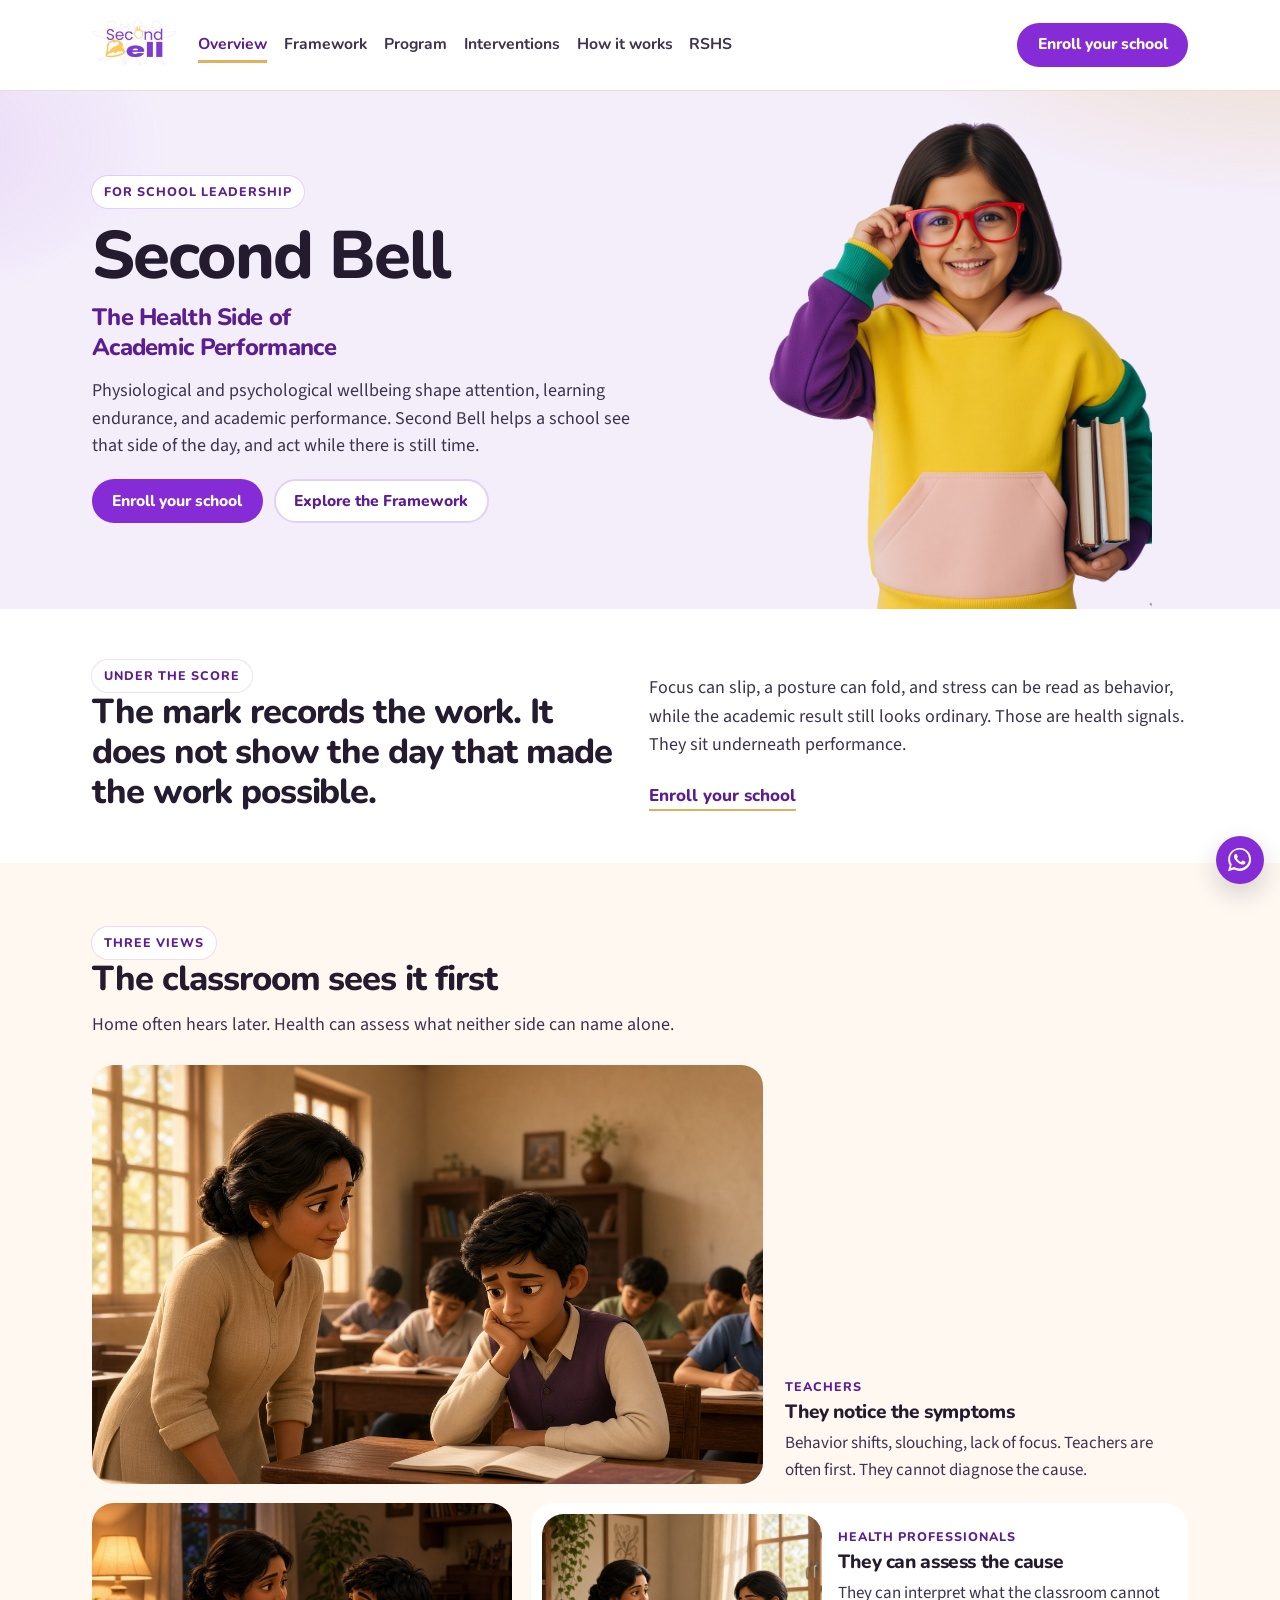
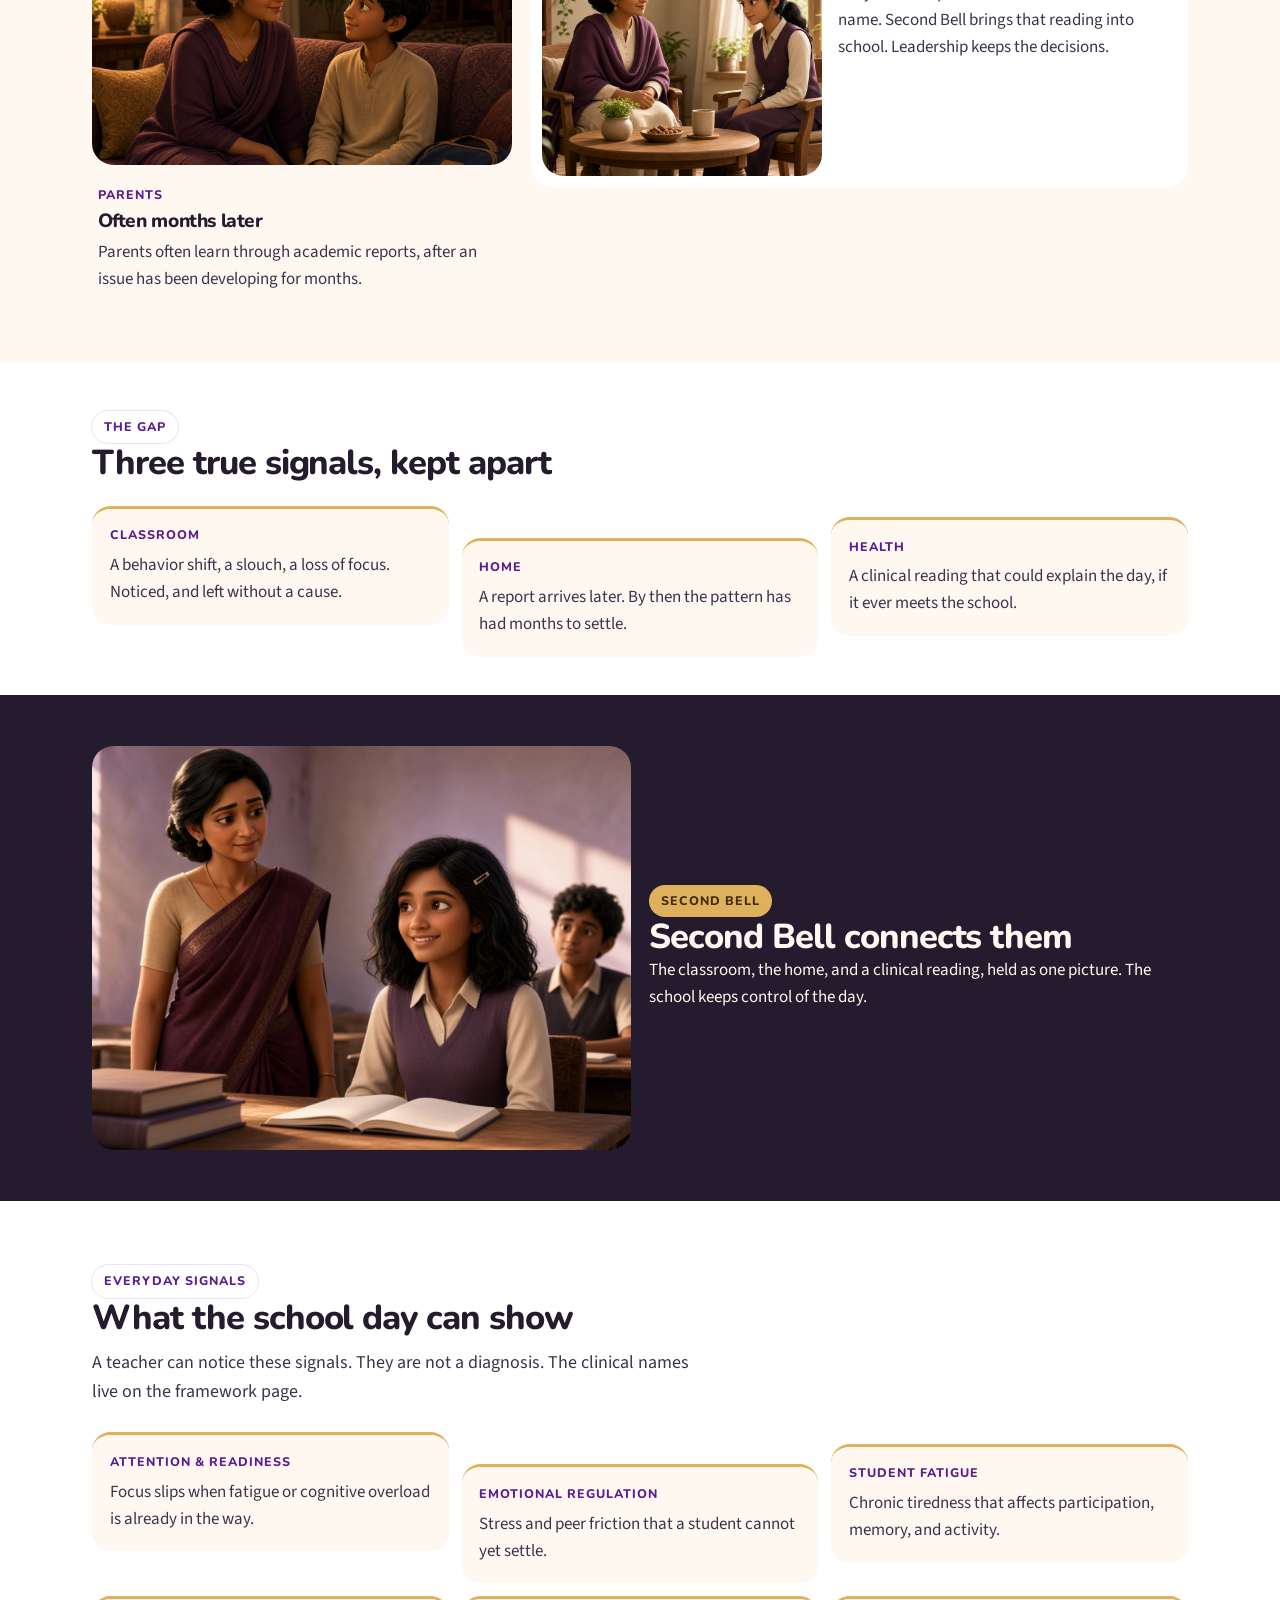
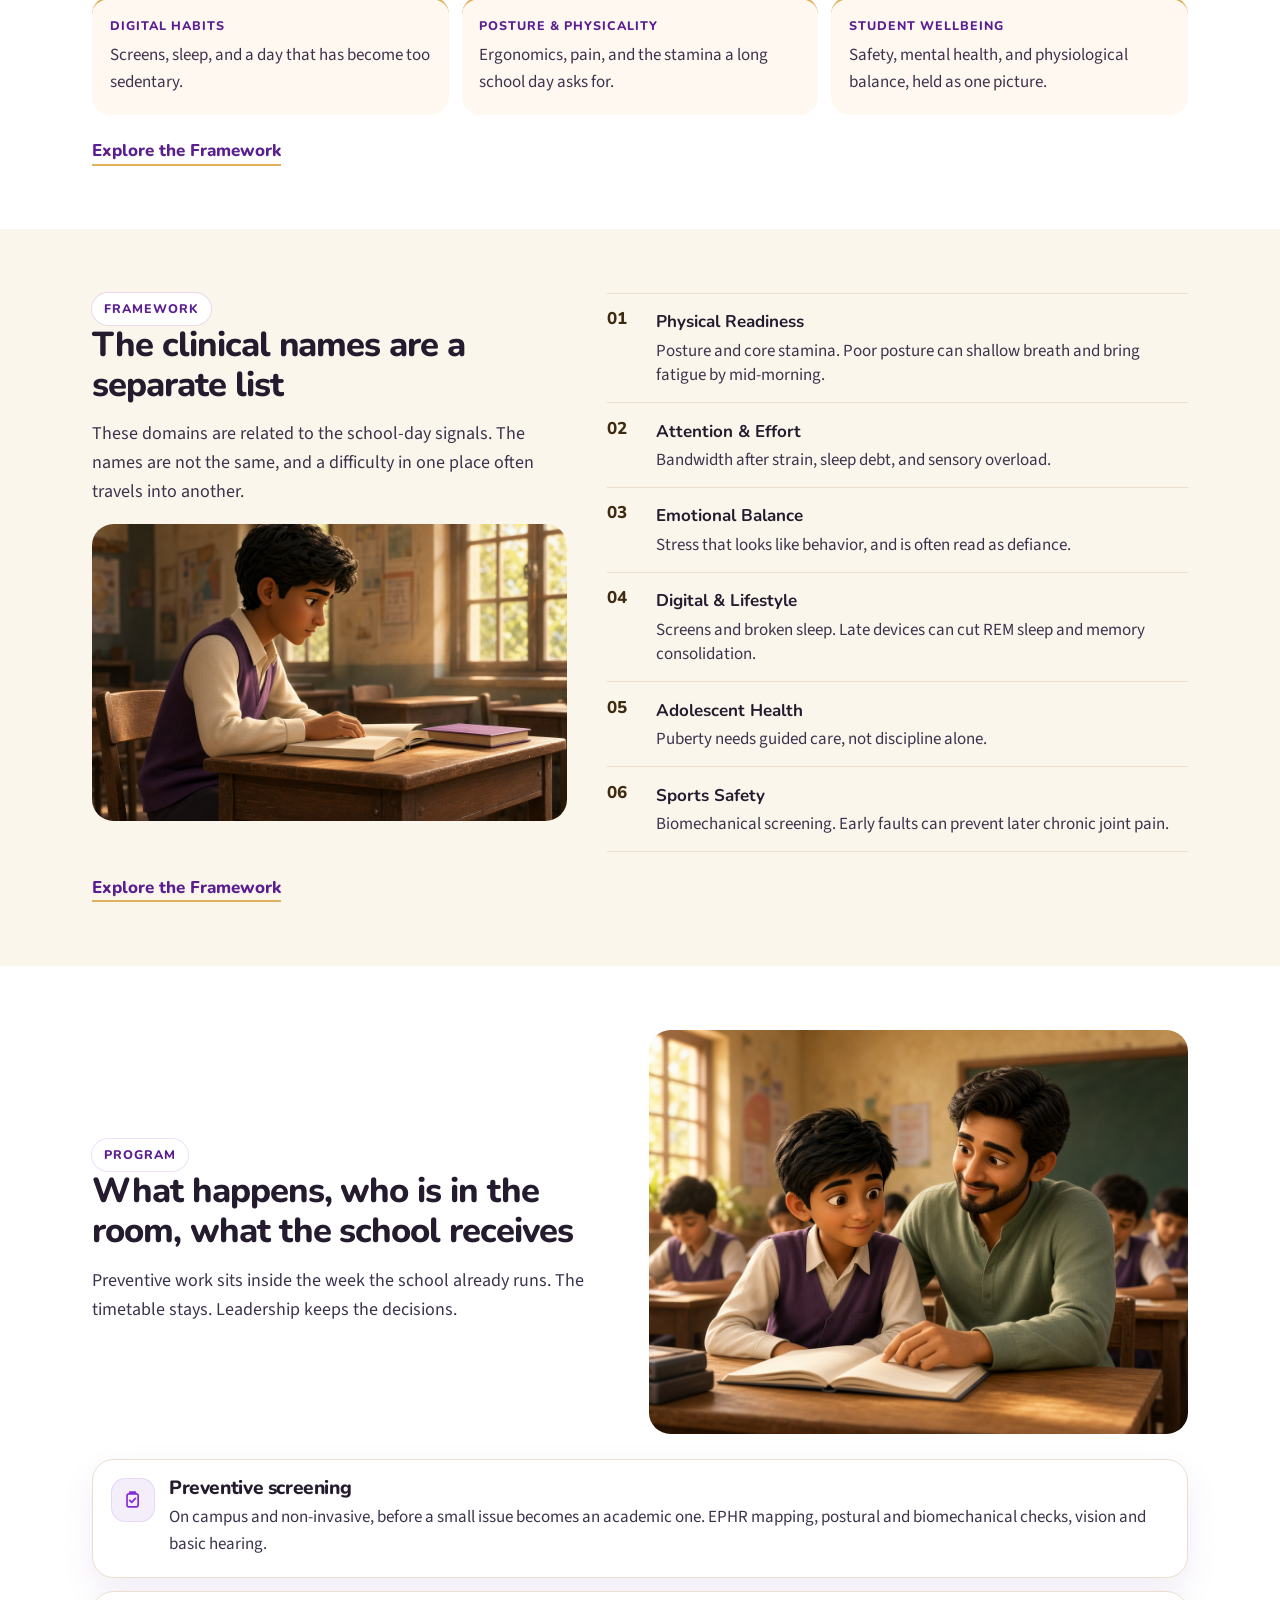
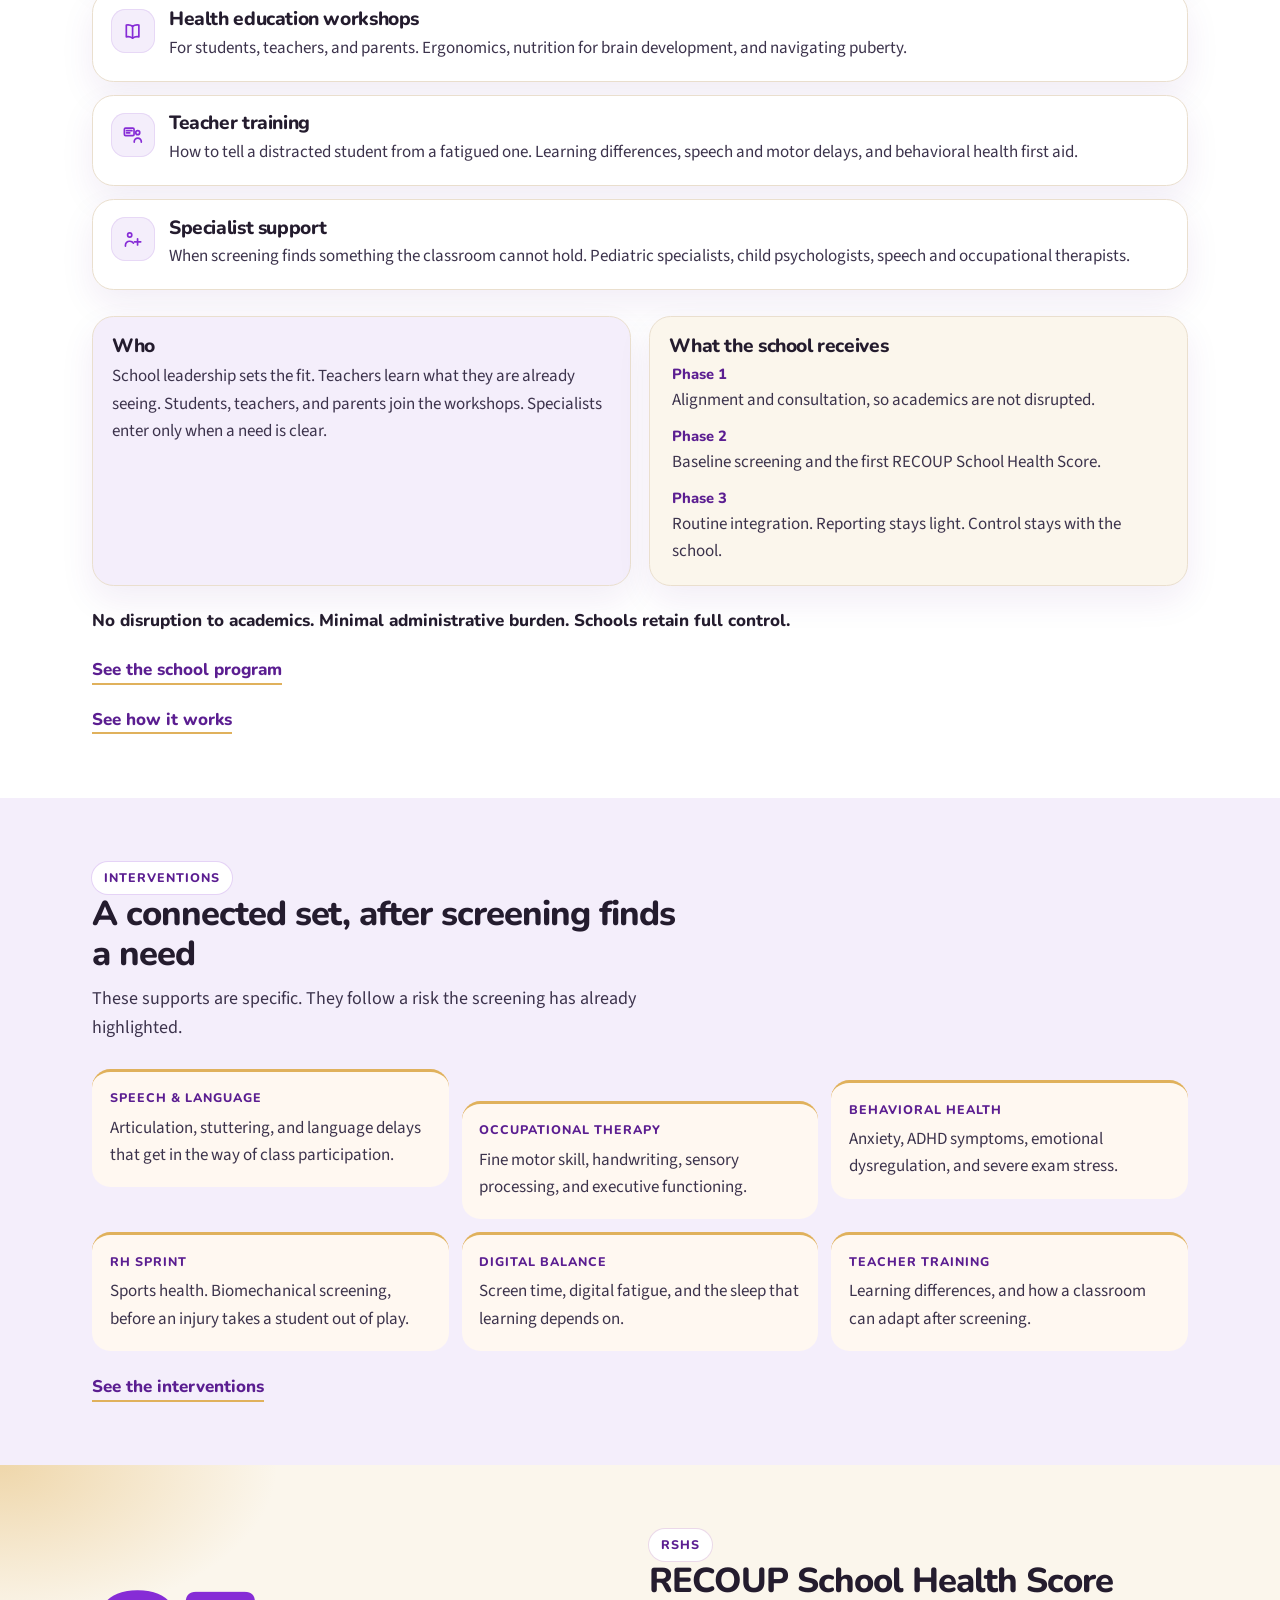
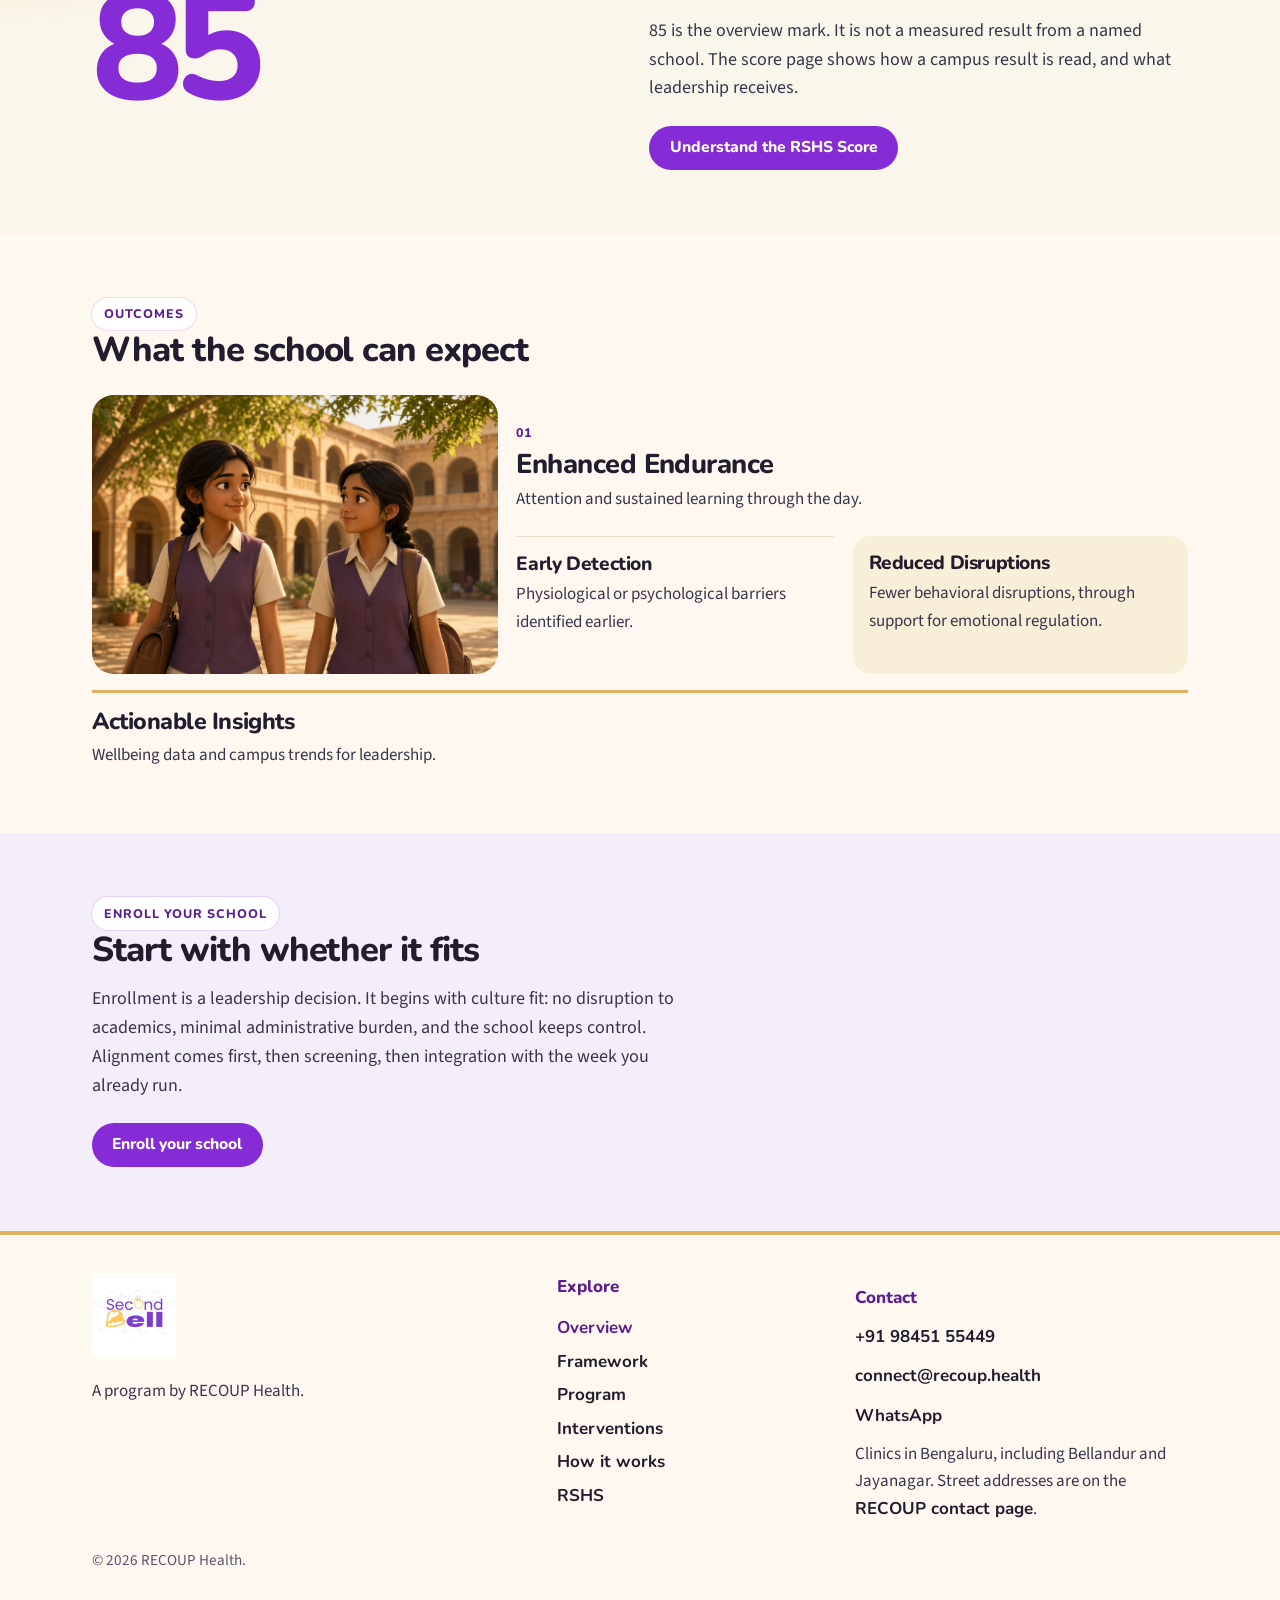
==== index.html @ c724b889 "Publish the Second Bell school site so leadership can review the program and enroll. Co-authored-by:" ====
<!DOCTYPE html>
<html lang="en">
<head>
  <meta charset="utf-8">
  <meta name="viewport" content="width=device-width, initial-scale=1">
  <title>Second Bell | The Health Side of Academic Performance</title>
  <meta name="description" content="Second Bell helps school leaders see how physiological and psychological wellbeing shapes attention, learning endurance, and academic performance.">
  <link rel="canonical" href="/second-bell/">
  <meta property="og:title" content="Second Bell | The Health Side of Academic Performance">
  <meta property="og:description" content="The health side of academic performance. A school program by RECOUP Health.">
  <meta property="og:type" content="website">
  <meta property="og:url" content="/second-bell/">
  <meta property="og:image" content="/second-bell/assets/images/hero-child.png">
  <meta property="og:image:alt" content="A smiling school child in a yellow hoodie lifts red glasses and holds two books">
  <meta name="twitter:card" content="summary_large_image">
  <meta name="twitter:title" content="Second Bell | The Health Side of Academic Performance">
  <meta name="twitter:description" content="Physiological and psychological wellbeing shape attention, learning endurance, and academic performance.">
  <meta name="twitter:image" content="/second-bell/assets/images/hero-child.png">
  <meta name="theme-color" content="#f4eefb">
  <link rel="icon" href="assets/icons/favicon.svg" type="image/svg+xml">
  <link rel="preconnect" href="https://fonts.googleapis.com">
  <link rel="preconnect" href="https://fonts.gstatic.com" crossorigin>
  <link rel="preload" as="image" href="assets/images/hero-child.png">
  <link href="https://fonts.googleapis.com/css2?family=Nunito:wght@700;800&family=Source+Sans+3:ital,wght@0,400;0,600;0,700;1,400&display=swap" rel="stylesheet">
  <link rel="stylesheet" href="css/global.css">
  <link rel="stylesheet" href="css/animations.css">
  <link rel="stylesheet" href="css/responsive.css">
  <script>document.documentElement.classList.add("js")</script>
  <script type="application/ld+json">
  {
    "@context": "https://schema.org",
    "@type": "WebPage",
    "name": "Second Bell | The Health Side of Academic Performance",
    "url": "/second-bell/",
    "description": "Second Bell helps schools connect classroom signals, home changes, and clinical support.",
    "about": {
      "@type": "Service",
      "name": "Second Bell",
      "serviceType": "School health program",
      "provider": {
        "@type": "MedicalOrganization",
        "name": "RECOUP Health",
        "email": "connect@recoup.health",
        "telephone": "+919845155449",
        "areaServed": "Bengaluru"
      }
    }
  }
  </script>
</head>
<body>
  <a class="skip" href="#content">Skip to content</a>
  <header class="site-header">
    <div class="scroll-progress" aria-hidden="true"><span data-progress></span></div>
    <div class="wrap header-bar">
      <a class="brand" href="./">
        <img class="brand-logo" src="assets/logo/second-bell-logo.jpg" alt="Second Bell" width="1080" height="1080">
        <span class="brand-fallback" hidden>Second Bell</span>
      </a>
      <nav class="nav-primary" aria-label="Primary">
        <a href="./" aria-current="page">Overview</a>
        <a href="framework/">Framework</a>
        <a href="program/">Program</a>
        <a href="interventions/">Interventions</a>
        <a href="how-it-works/">How it works</a>
        <a href="rshs-score/">RSHS</a>
      </nav>
      <div class="header-tools">
        <a class="btn btn-primary" href="how-it-works/#talk">Enroll your school</a>
        <button class="menu-btn" type="button" aria-expanded="false" aria-controls="menu">Menu</button>
      </div>
    </div>
  </header>
  <div class="menu" id="menu" hidden role="dialog" aria-modal="true" aria-labelledby="menu-title">
    <div class="menu-bar">
      <p class="kicker" id="menu-title">Menu</p>
      <button class="menu-close" type="button">Close</button>
    </div>
    <nav aria-label="Mobile">
      <a href="./" aria-current="page">Overview</a>
      <a href="framework/">Framework</a>
      <a href="program/">Program</a>
      <a href="interventions/">Interventions</a>
      <a href="how-it-works/">How it works</a>
      <a href="rshs-score/">RSHS</a>
      <a class="menu-cta" href="how-it-works/#talk">Enroll your school</a>
    </nav>
  </div>

  <main id="content">
    <section class="hero" aria-labelledby="hero-title">
      <div class="wrap hero-grid">
        <div class="hero-copy">
          <p class="kicker">For school leadership</p>
          <h1 id="hero-title">Second Bell</h1>
          <p class="subhead">The Health Side of Academic Performance</p>
          <p class="lede">Physiological and psychological wellbeing shape attention, learning endurance, and academic performance. Second Bell helps a school see that side of the day, and act while there is still time.</p>
          <div class="actions">
            <a class="btn btn-primary" href="how-it-works/#talk">Enroll your school</a>
            <a class="btn btn-secondary" href="framework/">Explore the Framework</a>
          </div>
        </div>
        <div class="hero-frame">
          <img src="assets/images/hero-child.png" alt="A smiling school child in a yellow hoodie lifts red glasses and holds two books" width="864" height="1152">
        </div>
      </div>
    </section>

    <section class="section problem" id="problem" aria-labelledby="problem-title">
      <div class="wrap problem-grid">
        <div>
          <p class="kicker">Under the score</p>
          <h2 id="problem-title">The mark records the work. It does not show the day that made the work possible.</h2>
        </div>
        <div>
          <p class="lede">Focus can slip, a posture can fold, and stress can be read as behavior, while the academic result still looks ordinary. Those are health signals. They sit underneath performance.</p>
          <p class="next-step"><a href="how-it-works/#talk">Enroll your school</a></p>
        </div>
      </div>
    </section>

    <section class="section band-ivory" id="views" aria-labelledby="views-title">
      <div class="wrap">
        <div class="section-intro">
          <p class="kicker">Three views</p>
          <h2 id="views-title">The classroom sees it first</h2>
          <p class="lede">Home often hears later. Health can assess what neither side can name alone.</p>
        </div>
        <article class="view-lead">
          <img src="assets/images/classroom-notice.jpg" alt="A teacher notices a student resting his head on his hand at a classroom desk" width="1152" height="864">
          <div>
            <p class="eyebrow">Teachers</p>
            <h3>They notice the symptoms</h3>
            <p>Behavior shifts, slouching, lack of focus. Teachers are often first. They cannot diagnose the cause.</p>
          </div>
        </article>
        <div class="view-pair">
          <article class="view-parent">
            <img src="assets/images/home-evening.jpg" alt="A parent and child talking together at home in the evening" width="1152" height="864">
            <div>
              <p class="eyebrow">Parents</p>
              <h3>Often months later</h3>
              <p>Parents often learn through academic reports, after an issue has been developing for months.</p>
            </div>
          </article>
          <article class="view-health">
            <img src="assets/images/wellbeing-talk.jpg" alt="An adult and a student talking together in a bright room" width="1152" height="864">
            <div>
              <p class="eyebrow">Health professionals</p>
              <h3>They can assess the cause</h3>
              <p>They can interpret what the classroom cannot name. Second Bell brings that reading into school. Leadership keeps the decisions.</p>
            </div>
          </article>
        </div>
      </div>
    </section>

    <section class="section gap" id="gap" aria-labelledby="gap-title">
      <div class="wrap">
        <p class="kicker">The gap</p>
        <h2 id="gap-title">Three true signals, kept apart</h2>
        <ul class="slips">
          <li>
            <p class="eyebrow">Classroom</p>
            <p>A behavior shift, a slouch, a loss of focus. Noticed, and left without a cause.</p>
          </li>
          <li>
            <p class="eyebrow">Home</p>
            <p>A report arrives later. By then the pattern has had months to settle.</p>
          </li>
          <li>
            <p class="eyebrow">Health</p>
            <p>A clinical reading that could explain the day, if it ever meets the school.</p>
          </li>
        </ul>
      </div>
    </section>

    <section class="band-ink" id="connects" aria-labelledby="connects-title">
      <div class="wrap connect">
        <img src="assets/images/supported.jpg" alt="A teacher stands beside a student who looks up from an open book" width="1152" height="864">
        <div>
          <p class="kicker">Second Bell</p>
          <h2 id="connects-title">Second Bell connects them</h2>
          <p>The classroom, the home, and a clinical reading, held as one picture. The school keeps control of the day.</p>
        </div>
      </div>
    </section>

    <section class="section" id="signals" aria-labelledby="signals-title">
      <div class="wrap">
        <div class="section-intro">
          <p class="kicker">Everyday signals</p>
          <h2 id="signals-title">What the school day can show</h2>
          <p class="lede">A teacher can notice these signals. They are not a diagnosis. The clinical names live on the framework page.</p>
        </div>
        <ul class="slips">
          <li>
            <p class="eyebrow">Attention &amp; Readiness</p>
            <p>Focus slips when fatigue or cognitive overload is already in the way.</p>
          </li>
          <li>
            <p class="eyebrow">Emotional Regulation</p>
            <p>Stress and peer friction that a student cannot yet settle.</p>
          </li>
          <li>
            <p class="eyebrow">Student Fatigue</p>
            <p>Chronic tiredness that affects participation, memory, and activity.</p>
          </li>
          <li>
            <p class="eyebrow">Digital Habits</p>
            <p>Screens, sleep, and a day that has become too sedentary.</p>
          </li>
          <li>
            <p class="eyebrow">Posture &amp; Physicality</p>
            <p>Ergonomics, pain, and the stamina a long school day asks for.</p>
          </li>
          <li>
            <p class="eyebrow">Student Wellbeing</p>
            <p>Safety, mental health, and physiological balance, held as one picture.</p>
          </li>
        </ul>
        <p class="next-step"><a href="framework/">Explore the Framework</a></p>
      </div>
    </section>

    <section class="section band-cream" id="framework" aria-labelledby="framework-title">
      <div class="wrap framework-tease">
        <div>
          <p class="kicker">Framework</p>
          <h2 id="framework-title">The clinical names are a separate list</h2>
          <p class="lede">These domains are related to the school-day signals. The names are not the same, and a difficulty in one place often travels into another.</p>
          <img class="tease-photo" src="assets/images/posture-desk.jpg" alt="A student in a cream shirt and plum vest sits at a wooden school desk" width="1152" height="864">
        </div>
        <ol class="domain-index">
          <li><a href="framework/#physical"><span class="domain-num">01</span><span class="domain-copy"><strong>Physical Readiness</strong><em>Posture and core stamina. Poor posture can shallow breath and bring fatigue by mid-morning.</em></span></a></li>
          <li><a href="framework/#attention"><span class="domain-num">02</span><span class="domain-copy"><strong>Attention &amp; Effort</strong><em>Bandwidth after strain, sleep debt, and sensory overload.</em></span></a></li>
          <li><a href="framework/#emotion"><span class="domain-num">03</span><span class="domain-copy"><strong>Emotional Balance</strong><em>Stress that looks like behavior, and is often read as defiance.</em></span></a></li>
          <li><a href="framework/#digital"><span class="domain-num">04</span><span class="domain-copy"><strong>Digital &amp; Lifestyle</strong><em>Screens and broken sleep. Late devices can cut REM sleep and memory consolidation.</em></span></a></li>
          <li><a href="framework/#adolescent"><span class="domain-num">05</span><span class="domain-copy"><strong>Adolescent Health</strong><em>Puberty needs guided care, not discipline alone.</em></span></a></li>
          <li><a href="framework/#sports"><span class="domain-num">06</span><span class="domain-copy"><strong>Sports Safety</strong><em>Biomechanical screening. Early faults can prevent later chronic joint pain.</em></span></a></li>
        </ol>
      </div>
      <div class="wrap">
        <p class="next-step"><a href="framework/">Explore the Framework</a></p>
      </div>
    </section>

    <section class="section" id="program" aria-labelledby="program-title">
      <div class="wrap">
        <div class="program-top">
          <div>
            <p class="kicker">Program</p>
            <h2 id="program-title">What happens, who is in the room, what the school receives</h2>
            <p class="lede">Preventive work sits inside the week the school already runs. The timetable stays. Leadership keeps the decisions.</p>
          </div>
          <img src="assets/images/class-support.jpg" alt="A student engaged in class while a teacher offers support beside the desk" width="1152" height="864">
        </div>
        <ol class="pillar-list" data-reveal-stagger>
          <li data-reveal>
            <span class="pillar-icon">
              <svg viewBox="0 0 24 24" aria-hidden="true" focusable="false" fill="none" stroke="currentColor" stroke-width="1.75" stroke-linecap="round" stroke-linejoin="round">
                <path d="M9 4.2h6"/>
                <rect x="6.25" y="6" width="11.5" height="13.5" rx="2"/>
                <path d="M9.1 12.8l2 2 3.8-4"/>
              </svg>
            </span>
            <div>
              <h3>Preventive screening</h3>
              <p>On campus and non-invasive, before a small issue becomes an academic one. EPHR mapping, postural and biomechanical checks, vision and basic hearing.</p>
            </div>
          </li>
          <li data-reveal>
            <span class="pillar-icon">
              <svg viewBox="0 0 24 24" aria-hidden="true" focusable="false" fill="none" stroke="currentColor" stroke-width="1.75" stroke-linecap="round" stroke-linejoin="round">
                <path d="M12 6.5C10.2 5.2 8 4.8 5.5 5.2v12.2c2.5-.4 4.7 0 6.5 1.3 1.8-1.3 4-1.7 6.5-1.3V5.2C16 4.8 13.8 5.2 12 6.5z"/>
                <path d="M12 6.5v12.2"/>
              </svg>
            </span>
            <div>
              <h3>Health education workshops</h3>
              <p>For students, teachers, and parents. Ergonomics, nutrition for brain development, and navigating puberty.</p>
            </div>
          </li>
          <li data-reveal>
            <span class="pillar-icon">
              <svg viewBox="0 0 24 24" aria-hidden="true" focusable="false" fill="none" stroke="currentColor" stroke-width="1.75" stroke-linecap="round" stroke-linejoin="round">
                <rect x="3.5" y="4.25" width="10" height="7.75" rx="1.25"/>
                <path d="M5.7 6.9h5.6M5.7 9.15h3.4"/>
                <circle cx="17.35" cy="9" r="2.05"/>
                <path d="M13.7 18.75v-.55a3.65 3.65 0 0 1 3.65-3.65 3.65 3.65 0 0 1 3.65 3.65v.55"/>
              </svg>
            </span>
            <div>
              <h3>Teacher training</h3>
              <p>How to tell a distracted student from a fatigued one. Learning differences, speech and motor delays, and behavioral health first aid.</p>
            </div>
          </li>
          <li data-reveal>
            <span class="pillar-icon">
              <svg viewBox="0 0 24 24" aria-hidden="true" focusable="false" fill="none" stroke="currentColor" stroke-width="1.75" stroke-linecap="round" stroke-linejoin="round">
                <circle cx="9" cy="7.25" r="2.15"/>
                <path d="M4.6 18.75v-.9a4.15 4.15 0 0 1 4.15-4.15h.5a4.15 4.15 0 0 1 3.55 2"/>
                <path d="M17.15 11.1v6.5M13.9 14.35h6.5"/>
              </svg>
            </span>
            <div>
              <h3>Specialist support</h3>
              <p>When screening finds something the classroom cannot hold. Pediatric specialists, child psychologists, speech and occupational therapists.</p>
            </div>
          </li>
        </ol>
        <div class="receive" data-reveal-stagger>
          <div data-reveal>
            <h3>Who</h3>
            <p>School leadership sets the fit. Teachers learn what they are already seeing. Students, teachers, and parents join the workshops. Specialists enter only when a need is clear.</p>
          </div>
          <div data-reveal>
            <h3>What the school receives</h3>
            <ol class="phase-line">
              <li><span>Phase 1</span> Alignment and consultation, so academics are not disrupted.</li>
              <li><span>Phase 2</span> Baseline screening and the first RECOUP School Health Score.</li>
              <li><span>Phase 3</span> Routine integration. Reporting stays light. Control stays with the school.</li>
            </ol>
          </div>
        </div>
        <p class="promises">No disruption to academics. Minimal administrative burden. Schools retain full control.</p>
        <p class="next-step"><a href="program/">See the school program</a></p>
        <p class="next-step"><a href="how-it-works/">See how it works</a></p>
      </div>
    </section>

    <section class="section band-lavender" id="support" aria-labelledby="support-title">
      <div class="wrap">
        <div class="section-intro">
          <p class="kicker">Interventions</p>
          <h2 id="support-title">A connected set, after screening finds a need</h2>
          <p class="lede">These supports are specific. They follow a risk the screening has already highlighted.</p>
        </div>
        <ul class="slips">
          <li>
            <p class="eyebrow">Speech &amp; Language</p>
            <p>Articulation, stuttering, and language delays that get in the way of class participation.</p>
          </li>
          <li>
            <p class="eyebrow">Occupational Therapy</p>
            <p>Fine motor skill, handwriting, sensory processing, and executive functioning.</p>
          </li>
          <li>
            <p class="eyebrow">Behavioral Health</p>
            <p>Anxiety, ADHD symptoms, emotional dysregulation, and severe exam stress.</p>
          </li>
          <li>
            <p class="eyebrow">RH SPRINT</p>
            <p>Sports health. Biomechanical screening, before an injury takes a student out of play.</p>
          </li>
          <li>
            <p class="eyebrow">Digital Balance</p>
            <p>Screen time, digital fatigue, and the sleep that learning depends on.</p>
          </li>
          <li>
            <p class="eyebrow">Teacher Training</p>
            <p>Learning differences, and how a classroom can adapt after screening.</p>
          </li>
        </ul>
        <p class="next-step"><a href="interventions/">See the interventions</a></p>
      </div>
    </section>

    <section class="section score-reveal" id="score" aria-labelledby="score-title">
      <div class="wrap score-reveal-grid">
        <p class="score-huge" data-score="85">85</p>
        <div>
          <p class="kicker">RSHS</p>
          <h2 id="score-title">RECOUP School Health Score</h2>
          <p class="lede">85 is the overview mark. It is not a measured result from a named school. The score page shows how a campus result is read, and what leadership receives.</p>
          <div class="actions">
            <a class="btn btn-primary" href="rshs-score/">Understand the RSHS Score</a>
          </div>
        </div>
      </div>
    </section>

    <section class="section band-ivory" id="impact" aria-labelledby="impact-title">
      <div class="wrap">
        <div class="section-intro">
          <p class="kicker">Outcomes</p>
          <h2 id="impact-title">What the school can expect</h2>
        </div>
        <div class="outcomes" data-reveal-stagger>
          <img class="outcome-photo" data-reveal src="assets/images/hero-day.jpg" alt="Two students with school bags in a sunlit courtyard" width="1280" height="720">
          <article class="outcome-main" data-reveal>
            <p class="eyebrow">01</p>
            <h3>Enhanced Endurance</h3>
            <p>Attention and sustained learning through the day.</p>
          </article>
          <article class="outcome-note outcome-early" data-reveal>
            <h3>Early Detection</h3>
            <p>Physiological or psychological barriers identified earlier.</p>
          </article>
          <article class="outcome-note outcome-gold" data-reveal>
            <h3>Reduced Disruptions</h3>
            <p>Fewer behavioral disruptions, through support for emotional regulation.</p>
          </article>
          <article class="outcome-wide" data-reveal>
            <h3>Actionable Insights</h3>
            <p>Wellbeing data and campus trends for leadership.</p>
          </article>
        </div>
      </div>
    </section>

    <section class="section band-lavender" id="enroll" aria-labelledby="enroll-title">
      <div class="wrap">
        <p class="kicker">Enroll your school</p>
        <h2 id="enroll-title">Start with whether it fits</h2>
        <p class="lede">Enrollment is a leadership decision. It begins with culture fit: no disruption to academics, minimal administrative burden, and the school keeps control. Alignment comes first, then screening, then integration with the week you already run.</p>
        <div class="actions">
          <a class="btn btn-primary" href="how-it-works/#talk">Enroll your school</a>
        </div>
      </div>
    </section>
  </main>

  <footer class="site-footer">
    <div class="wrap footer-grid">
      <div class="footer-brand">
        <a class="brand" href="./">
          <img class="brand-logo" src="assets/logo/second-bell-logo.jpg" alt="Second Bell" width="1080" height="1080">
        </a>
        <p>A program by RECOUP Health.</p>
      </div>
      <nav class="footer-nav" aria-label="Footer">
        <p class="footer-label">Explore</p>
        <a href="./" aria-current="page">Overview</a>
        <a href="framework/">Framework</a>
        <a href="program/">Program</a>
        <a href="interventions/">Interventions</a>
        <a href="how-it-works/">How it works</a>
        <a href="rshs-score/">RSHS</a>
      </nav>
      <div class="footer-contact">
        <p class="footer-label">Contact</p>
        <p><a href="tel:+919845155449">+91 98451 55449</a></p>
        <p><a href="mailto:connect@recoup.health">connect@recoup.health</a></p>
        <p><a href="https://wa.me/919845155449?text=Hello%2C%20I%20lead%20a%20school%20and%20would%20like%20to%20discuss%20enrolling%20in%20Second%20Bell." rel="noopener noreferrer">WhatsApp</a></p>
        <p>Clinics in Bengaluru, including Bellandur and Jayanagar. Street addresses are on the <a href="https://www.recoup.health/contact">RECOUP contact page</a>.</p>
      </div>
    </div>
    <div class="wrap">
      <p class="copy">© <span data-year>2026</span> RECOUP Health.</p>
    </div>
  </footer>
  <a class="dock" href="how-it-works/#talk">Enroll your school</a>
  <a class="whatsapp" href="https://wa.me/919845155449?text=Hello%2C%20I%20lead%20a%20school%20and%20would%20like%20to%20discuss%20enrolling%20in%20Second%20Bell." rel="noopener noreferrer">
    <svg viewBox="0 0 24 24" aria-hidden="true" focusable="false">
      <path fill="currentColor" d="M20.52 3.48A11.8 11.8 0 0 0 12.04 0C5.5 0 .2 5.3.2 11.84c0 2.09.55 4.13 1.59 5.93L0 24l6.4-1.67a11.8 11.8 0 0 0 5.64 1.43h.01c6.54 0 11.84-5.3 11.84-11.84 0-3.16-1.23-6.13-3.37-8.44zM12.05 21.3h-.01a9.8 9.8 0 0 1-5-1.37l-.36-.21-3.8 1 .99-3.7-.23-.38a9.78 9.78 0 0 1-1.5-5.2c0-5.4 4.4-9.8 9.82-9.8 2.62 0 5.08 1.02 6.93 2.88a9.74 9.74 0 0 1 2.87 6.93c0 5.41-4.4 9.81-9.81 9.81zm5.38-7.34c-.29-.15-1.74-.86-2.01-.96-.27-.1-.47-.15-.66.15-.2.29-.76.95-.93 1.15-.17.2-.34.22-.63.07-.29-.14-1.22-.45-2.32-1.43-.86-.76-1.44-1.7-1.61-1.99-.17-.29-.02-.45.13-.59.13-.13.29-.34.44-.51.15-.17.2-.29.29-.49.1-.2.05-.37-.02-.51-.08-.15-.66-1.6-.91-2.19-.24-.57-.48-.5-.66-.5h-.56c-.2 0-.51.07-.78.37-.27.29-1.02 1-1.02 2.43 0 1.43 1.04 2.81 1.19 3 .15.2 2.05 3.13 4.97 4.39.69.3 1.24.48 1.66.61.7.22 1.33.19 1.83.12.56-.08 1.74-.71 1.98-1.4.25-.68.25-1.27.17-1.4-.07-.12-.27-.2-.56-.34z"/>
    </svg>
    <span class="whatsapp-label">WhatsApp</span>
  </a>
  <script src="js/main.js" defer></script>
</body>
</html>
---- css/global.css ----
:root {
  --ivory: #fff8f1;
  --white: #ffffff;
  --lavender: #f4eefb;
  --lavender-deep: #e7d8f6;
  --cream: #fbf6ec;
  --ink: #241c2e;
  --ink-soft: #3c334c;
  --muted: #5c5368;
  --line: #eadfce;
  --purple: #862cd6;
  --purple-deep: #5b1e91;
  --gold: #e0b15c;
  --gold-2: #e2b34c;
  --gold-ink: #3f2c10;
  --danger: #8a2e3b;
  --shadow: 0 14px 34px rgba(91, 30, 145, 0.08);
  --radius: 1.35rem;
  --sans: "Source Sans 3", system-ui, sans-serif;
  --display: Nunito, system-ui, sans-serif;
  --wrap: 72rem;
  --header-h: 5.6rem;
  color-scheme: light;
}

*,
*::before,
*::after { box-sizing: border-box; }

html { scroll-behavior: smooth; }

section,
.page-hero,
.spread { scroll-margin-top: calc(var(--header-h) + 0.35rem); }

body {
  margin: 0;
  font-family: var(--sans);
  font-size: 1.0625rem;
  line-height: 1.6;
  color: var(--ink);
  background: var(--white);
  text-rendering: optimizeLegibility;
  -webkit-font-smoothing: antialiased;
  overflow-x: clip;
}

body.menu-open { overflow: hidden; }

img { max-width: 100%; height: auto; display: block; }

h1, h2, h3, p, ul, ol { margin: 0; }

h1, h2, h3 {
  font-family: var(--display);
  font-weight: 800;
  letter-spacing: -0.03em;
  line-height: 1.15;
  color: var(--ink);
}

h1 { font-size: clamp(2.5rem, 4vw + 1rem, 4.35rem); line-height: 1.02; }

h2 { font-size: clamp(1.7rem, 1.2vw + 1.2rem, 2.45rem); }

h3 { font-size: 1.2rem; letter-spacing: -0.02em; }

p { color: var(--ink-soft); }

a { color: var(--purple-deep); }

:focus-visible {
  outline: 3px solid var(--gold-ink);
  outline-offset: 3px;
}

::selection {
  background: #f0e2fb;
  color: var(--ink);
}

.skip {
  position: absolute;
  left: 1rem;
  top: 0;
  transform: translateY(-140%);
  background: var(--white);
  color: var(--ink);
  padding: 0.7rem 1rem;
  z-index: 80;
  font-weight: 700;
  text-decoration: none;
  border-radius: 0 0 0.8rem 0.8rem;
}

.skip:focus { transform: none; }

.wrap {
  width: min(var(--wrap), 100%);
  margin-inline: auto;
  padding-inline: clamp(1.1rem, 3vw, 1.75rem);
}

.site-header {
  position: sticky;
  top: 0;
  z-index: 30;
  background: #fff;
  border-bottom: 1px solid var(--line);
}

.scroll-progress {
  position: absolute;
  left: 0;
  right: 0;
  bottom: 0;
  height: 3px;
  pointer-events: none;
}

.scroll-progress span {
  display: block;
  height: 100%;
  background: var(--gold);
  transform: scaleX(0);
  transform-origin: left center;
}

.header-bar {
  display: flex;
  align-items: center;
  gap: 0.75rem 1rem;
  min-height: var(--header-h);
}

.brand {
  display: inline-flex;
  flex: none;
  line-height: 0;
  text-decoration: none;
}

.brand-logo {
  width: 5.25rem;
  height: 5.25rem;
  object-fit: contain;
  background: #fff;
}

.brand-fallback {
  font-family: var(--display);
  font-weight: 800;
  font-size: 1.15rem;
  line-height: 1.2;
  color: var(--purple-deep);
}

.brand-fallback[hidden],
.brand-logo[hidden] { display: none; }

.nav-primary {
  display: none;
  align-items: center;
  gap: 0.15rem 1.05rem;
  margin-left: 0.4rem;
}

.nav-primary a {
  text-decoration: none;
  color: var(--ink-soft);
  font-family: var(--display);
  font-weight: 700;
  font-size: 0.98rem;
  padding: 0.35rem 0;
  white-space: nowrap;
}

.nav-primary a:hover,
.nav-primary a[aria-current="page"],
.nav-primary a[aria-current="true"] { color: var(--purple-deep); }

.nav-primary a[aria-current="page"],
.nav-primary a[aria-current="true"] {
  box-shadow: inset 0 -3px 0 var(--gold);
}

.header-tools {
  display: flex;
  align-items: center;
  gap: 0.45rem;
  margin-left: auto;
}

.btn {
  display: inline-flex;
  align-items: center;
  justify-content: center;
  min-height: 2.75rem;
  padding: 0.55rem 1.15rem;
  border-radius: 999px;
  border: 2px solid transparent;
  font-family: var(--display);
  font-weight: 800;
  font-size: 0.98rem;
  line-height: 1.2;
  text-decoration: none;
  cursor: pointer;
}

.btn-primary {
  background: var(--purple);
  color: #fff;
}

.btn-primary:hover { background: var(--purple-deep); }

.btn-secondary {
  background: var(--white);
  color: var(--purple-deep);
  border-color: #e3d0f4;
}

.btn-secondary:hover { border-color: var(--purple); background: #fbf7ff; }

.menu-btn,
.menu-close {
  appearance: none;
  font-family: var(--display);
  font-weight: 800;
  font-size: 0.95rem;
  color: var(--ink);
  background: var(--white);
  border: 1.5px solid var(--line);
  border-radius: 999px;
  min-height: 2.75rem;
  padding: 0.4rem 0.95rem;
  cursor: pointer;
}

.menu {
  position: fixed;
  inset: 0;
  z-index: 50;
  background: var(--ivory);
  padding: 1.15rem clamp(1.1rem, 3vw, 1.75rem) 1.25rem;
  display: flex;
  flex-direction: column;
  gap: 0.5rem;
  overflow: hidden;
  max-height: 100dvh;
}

.menu[hidden] { display: none; }

.menu-bar {
  display: flex;
  align-items: center;
  justify-content: space-between;
  min-height: 4.5rem;
}

.menu nav {
  display: flex;
  flex-direction: column;
  flex: 1 1 auto;
  min-height: 0;
  overflow-y: auto;
  padding-bottom: 1.25rem;
  -webkit-overflow-scrolling: touch;
}

.menu a {
  font-family: var(--display);
  font-weight: 800;
  font-size: clamp(1.15rem, 3.6vw, 1.4rem);
  letter-spacing: -0.03em;
  text-decoration: none;
  color: var(--ink);
  padding: 0.58rem 0;
  border-bottom: 1px solid var(--line);
}

.menu a[aria-current="page"] { color: var(--purple-deep); }

.menu a.menu-cta {
  margin-top: 0.85rem;
  width: fit-content;
  border-bottom: 0;
  border-radius: 999px;
  background: var(--purple);
  color: #fff;
  padding: 0.7rem 1.15rem;
  min-height: 2.75rem;
}

.menu a.menu-cta:hover { color: #fff; background: var(--purple-deep); }

.kicker {
  display: inline-flex;
  align-items: center;
  font-family: var(--display);
  font-weight: 800;
  font-size: 0.78rem;
  letter-spacing: 0.08em;
  text-transform: uppercase;
  color: var(--purple-deep);
  background: var(--white);
  border-radius: 999px;
  padding: 0.38rem 0.75rem;
  box-shadow: 0 0 0 1px rgba(134, 44, 214, 0.14);
}

.hero {
  background:
    radial-gradient(42rem 22rem at 100% -20%, rgba(224, 177, 92, 0.35), transparent 60%),
    radial-gradient(32rem 18rem at -10% 10%, rgba(134, 44, 214, 0.13), transparent 58%),
    var(--lavender);
  padding: 1.35rem 0 0;
  overflow: hidden;
}

.hero-grid,
.page-hero-grid,
.contact-grid,
.footer-grid,
.score-layout,
.form-split {
  display: grid;
  gap: 1.25rem;
}

.hero-copy {
  display: flex;
  flex-direction: column;
  align-items: flex-start;
  text-align: left;
  min-width: 0;
  padding-bottom: 0.4rem;
}

.hero-copy > * {
  margin-left: 0;
  margin-right: 0;
  max-width: 100%;
}

.hero h1 {
  margin-top: 0.75rem;
  line-height: 1.08;
  text-wrap: balance;
}

.hero-copy .subhead {
  margin-top: 0.55rem;
  max-width: 18em;
  font-family: var(--display);
  font-weight: 800;
  font-size: clamp(1.25rem, 0.6vw + 1rem, 1.7rem);
  line-height: 1.28;
  color: var(--purple-deep);
  letter-spacing: -0.03em;
  text-wrap: balance;
}

.hero-copy .lede {
  margin-top: 0.9rem;
  max-width: 34rem;
  line-height: 1.55;
  text-wrap: pretty;
}

.hero-copy .actions { margin-top: 1.2rem; }

.lede {
  margin-top: 1rem;
  font-size: 1.125rem;
  max-width: 38rem;
}

.actions {
  display: flex;
  flex-wrap: wrap;
  gap: 0.7rem;
  margin-top: 1.4rem;
}

.hero-frame {
  display: flex;
  align-items: flex-end;
  justify-content: center;
  min-width: 0;
}

.hero-frame img {
  width: min(100%, 20rem);
  max-height: 24rem;
  height: auto;
  object-fit: contain;
  object-position: center bottom;
}

.hero-grid > *,
.board > *,
.connect > *,
.view-lead > *,
.view-pair > *,
.program-top > *,
.outcomes > *,
.contact-grid > *,
.spread > *,
.page-hero-grid > *,
.framework-tease > *,
.score-reveal-grid > * { min-width: 0; }

.section { padding: 4rem 0; }

.band-ivory { background: var(--ivory); }

.band-lavender { background: var(--lavender); }

.band-cream { background: var(--cream); }

.band-ink {
  background: var(--ink);
  padding: 3.2rem 0;
}

.band-ink h2,
.band-ink p { color: #fff8f1; }

.band-ink .kicker {
  color: var(--gold-ink);
  background: var(--gold);
  box-shadow: none;
}

.section-intro { max-width: 38rem; margin-bottom: 1.6rem; }

.section-intro .lede,
.problem-grid .lede { margin-top: 0.75rem; }

.eyebrow {
  font-family: var(--display);
  font-weight: 800;
  font-size: 0.78rem;
  letter-spacing: 0.08em;
  text-transform: uppercase;
  color: var(--purple-deep);
}

.next-step { margin-top: 1.35rem; }

.next-step a {
  font-family: var(--display);
  font-weight: 800;
  color: var(--purple-deep);
  text-decoration: none;
  border-bottom: 2px solid var(--gold);
  padding-bottom: 0.12rem;
}

.next-step a:hover { color: var(--ink); }

.problem { padding-top: 3.2rem; padding-bottom: 3.2rem; }

.problem-grid,
.view-lead,
.view-pair,
.program-top,
.framework-tease,
.receive,
.connect,
.score-reveal-grid,
.outcomes { display: grid; gap: 1.15rem; }

.problem h2 { max-width: 16em; }

.view-lead img,
.view-parent img,
.view-health img,
.connect img,
.program-top img,
.tease-photo,
.spread img,
.spine img,
.board-panel img,
.outcome-photo {
  width: 100%;
  object-fit: cover;
  border-radius: 1.35rem;
}

.view-lead img { aspect-ratio: 16 / 10; object-position: center 30%; }

.view-lead h3,
.view-parent h3,
.view-health h3 { margin-top: 0.3rem; }

.view-lead p,
.view-parent p,
.view-health p { margin-top: 0.4rem; }

.view-pair { margin-top: 1.15rem; }

.view-parent img { aspect-ratio: 8 / 5; object-position: center 40%; }

.view-health {
  background: var(--white);
  border-radius: 1.45rem;
  padding: 0.7rem;
}

.view-health img { aspect-ratio: 16 / 11; object-position: center 42%; }

.view-health div,
.view-parent div { padding: 0.85rem 0.35rem 0.4rem; }

.view-health div { padding: 0.35rem 0.55rem 0.85rem; }

.gap { padding-top: 3rem; padding-bottom: 2.4rem; }

.slips {
  list-style: none;
  margin: 1.4rem 0 0;
  padding: 0;
  display: grid;
  gap: 0.8rem;
}

.slips li {
  background: var(--ivory);
  border-radius: 1.15rem;
  padding: 1.05rem 1.1rem 1.15rem;
  border-top: 3px solid var(--gold);
}

.slips p + p { margin-top: 0.4rem; }

.connect img { aspect-ratio: 4 / 3; object-position: center 28%; }

.board { display: grid; gap: 1rem; }

.board-tabs { display: grid; }

.board-tabs button,
.rail button {
  appearance: none;
  text-align: left;
  font-family: var(--display);
  font-weight: 800;
  font-size: 1rem;
  color: var(--ink-soft);
  background: transparent;
  cursor: pointer;
  min-height: 2.75rem;
}

.board-tabs button {
  width: 100%;
  border: 0;
  border-left: 3px solid transparent;
  padding: 0.8rem 0.85rem;
}

.board-tabs button[aria-selected="true"] {
  color: var(--ink);
  border-left-color: var(--gold);
  background: var(--ivory);
}

.rail {
  display: flex;
  flex-wrap: wrap;
  gap: 0.45rem;
  margin-bottom: 1rem;
}

.rail button {
  width: auto;
  border: 1.5px solid #e3d4c4;
  border-radius: 999px;
  padding: 0.4rem 0.8rem;
  background: var(--white);
}

.rail button[aria-selected="true"] {
  color: var(--ink);
  border-color: var(--purple);
  background: #fff;
  box-shadow: inset 0 -3px 0 var(--gold);
}

.board-panel[hidden] { display: none; }

.board-panel img {
  aspect-ratio: 4 / 3;
  object-position: center 24%;
}

.board-panel img.pos-face { object-position: center 18%; }

.board-panel img.pos-side { object-position: 72% 28%; }

.board-panel h3 { margin-top: 0.85rem; }

.board-panel p { margin-top: 0.35rem; max-width: 36rem; }


.domain-index {
  list-style: none;
  margin: 0;
  padding: 0;
}

.domain-index li { min-width: 0; }

.domain-index a {
  display: flex;
  align-items: flex-start;
  gap: 0.85rem;
  width: 100%;
  min-width: 0;
  text-decoration: none;
  color: inherit;
  padding: 0.9rem 0;
  border-top: 1px solid var(--line);
}

.domain-index li:last-child a { border-bottom: 1px solid var(--line); }

.domain-num {
  flex: 0 0 2.2rem;
  font-family: var(--display);
  font-weight: 800;
  color: var(--gold-ink);
  line-height: 1.35;
}

.domain-copy {
  flex: 1 1 auto;
  min-width: 0;
}

.domain-index strong {
  display: block;
  font-family: var(--display);
  color: var(--ink);
}

.domain-index em {
  display: block;
  margin-top: 0.2rem;
  font-style: normal;
  font-weight: 400;
  line-height: 1.45;
  color: var(--ink-soft);
}

.domain-index a:hover strong { color: var(--purple-deep); }

.tease-photo {
  margin-top: 1.1rem;
  aspect-ratio: 16 / 10;
  object-position: center 40%;
}

.program-top img { aspect-ratio: 4 / 3; object-position: center 35%; }

.pillar-list,
.phase-line {
  list-style: none;
  margin: 1.6rem 0 0;
  padding: 0;
}

.pillar-list { display: grid; gap: 0.8rem; }

.pillar-list li {
  display: grid;
  grid-template-columns: auto minmax(0, 1fr);
  gap: 0.9rem;
  align-items: start;
  min-width: 0;
  padding: 1.05rem 1.1rem 1.15rem;
  background: var(--white);
  border: 1px solid var(--line);
  border-radius: var(--radius);
  box-shadow: var(--shadow);
}

.pillar-list li > div { min-width: 0; }

.pillar-list p { margin-top: 0.3rem; }

.pillar-icon {
  display: grid;
  place-items: center;
  width: 2.75rem;
  height: 2.75rem;
  margin-top: 0.05rem;
  border-radius: 0.9rem;
  background: var(--lavender);
  color: var(--purple);
  box-shadow: inset 0 0 0 1px var(--lavender-deep);
}

.pillar-icon svg {
  width: 1.45rem;
  height: 1.45rem;
  display: block;
}

.num {
  display: inline-grid;
  place-items: center;
  min-width: 2.6rem;
  height: 2.6rem;
  padding-inline: 0.45rem;
  border-radius: 999px;
  background: #f8efd8;
  color: var(--gold-ink);
  font-family: var(--display);
  font-weight: 800;
  font-size: 0.95rem;
}

.receive { margin-top: 1.6rem; }

#program .receive > div {
  min-width: 0;
  padding: 1.15rem 1.2rem 1.25rem;
  border: 1px solid var(--line);
  border-radius: var(--radius);
  box-shadow: var(--shadow);
}

#program .receive > div:first-child { background: var(--lavender); }

#program .receive > div:last-child { background: var(--cream); }

.receive h3 { margin-bottom: 0.4rem; }

.phase-line { margin-top: 0.2rem; display: grid; gap: 0.7rem; }

.phase-line li {
  color: var(--ink-soft);
  padding-left: 0.15rem;
}

.phase-line span {
  display: block;
  font-family: var(--display);
  font-weight: 800;
  color: var(--purple-deep);
  font-size: 0.92rem;
}

.promises {
  margin-top: 1.3rem;
  font-family: var(--display);
  font-weight: 800;
  color: var(--ink);
}

.score-reveal {
  background:
    radial-gradient(28rem 16rem at 0% 0%, rgba(224, 177, 92, 0.45), transparent 62%),
    var(--cream);
}

.score-huge {
  font-family: var(--display);
  font-weight: 800;
  font-size: clamp(5.5rem, 12vw, 9.5rem);
  line-height: 0.82;
  letter-spacing: -0.06em;
  color: var(--purple);
}

.outcomes { margin-top: 0.4rem; }

.outcome-photo {
  aspect-ratio: 16 / 11;
  object-position: center 22%;
  height: 100%;
}

.outcome-main h3 {
  margin-top: 0.35rem;
  font-size: clamp(1.7rem, 2vw, 2.3rem);
}

.outcome-main p,
.outcome-note p,
.outcome-wide p { margin-top: 0.4rem; }

.outcome-note {
  padding: 1rem 0 0.2rem;
  border-top: 1px solid var(--line);
}

.outcome-gold { background: #f8efd8; border-radius: 1.15rem; padding: 1rem 1rem 1.1rem; border-top: 0; }

.outcome-wide {
  padding-top: 1rem;
  border-top: 3px solid var(--gold);
}

.outcome-wide h3 { font-size: clamp(1.45rem, 1.5vw, 1.9rem); }

.page-photo {
  width: 100%;
  border-radius: 1.45rem;
  object-fit: cover;
  aspect-ratio: 4 / 3;
  background: #efe4d4;
}

.page-hero {
  background: var(--lavender);
  padding: 2.2rem 0 2.4rem;
}

.page-hero .lede { margin-top: 0.85rem; }

.page-photo.wide { aspect-ratio: 16 / 10; }

.note {
  margin-top: 1rem;
  color: var(--muted);
  max-width: 42rem;
}

.context {
  margin-top: 0.55rem;
  color: var(--muted);
  font-size: 0.98rem;
}

.plain-list {
  margin: 0.8rem 0 0;
  padding: 0;
  list-style: none;
}

.plain-list li {
  position: relative;
  padding-left: 1.05rem;
  margin-top: 0.35rem;
  color: var(--ink-soft);
}

.plain-list li::before {
  content: "";
  position: absolute;
  left: 0;
  top: 0.55em;
  width: 0.45rem;
  height: 0.45rem;
  border-radius: 50%;
  background: var(--gold);
}

.jump {
  position: sticky;
  top: var(--header-h);
  z-index: 20;
  display: flex;
  gap: 0.45rem;
  overflow-x: auto;
  background: rgba(255, 255, 255, 0.96);
  border-bottom: 1px solid var(--line);
  padding: 0.55rem clamp(1.1rem, 3vw, 1.75rem);
  margin: 0;
}

.jump a {
  flex: none;
  text-decoration: none;
  font-family: var(--display);
  font-weight: 800;
  font-size: 0.92rem;
  color: var(--ink);
  background: var(--lavender);
  border-radius: 999px;
  padding: 0.45rem 0.8rem;
}

.jump a:hover,
.jump a[aria-current="true"] { background: var(--gold); color: var(--gold-ink); }

.spread {
  display: grid;
  gap: 1rem;
  align-items: center;
  padding: 2.2rem 0;
  border-top: 1px solid var(--line);
  scroll-margin-top: 9.2rem;
}

.spread img {
  aspect-ratio: 4 / 3;
  object-position: center 28%;
}

.spread img.pos-face { object-position: center 16%; aspect-ratio: 1; }

.spread img.pos-side { object-position: 72% 30%; }

.spread h2 { margin-top: 0.45rem; }

.spread .context { max-width: 36rem; }

.spine {
  list-style: none;
  margin: 0;
  padding: 0 0 0 1.15rem;
  border-left: 3px solid var(--gold);
  display: grid;
  gap: 1.7rem;
}

.spine li { position: relative; display: grid; gap: 0.75rem; min-width: 0; }

.spine li::before {
  content: "";
  position: absolute;
  width: 0.8rem;
  height: 0.8rem;
  border-radius: 50%;
  background: var(--purple);
  left: calc(-1.15rem - 0.55rem);
  top: 0.35rem;
  box-shadow: 0 0 0 4px var(--white);
}

.spine img {
  aspect-ratio: 16 / 10;
  object-position: center 30%;
}

.spine h2 { margin-top: 0.15rem; }

.spine p { margin-top: 0.35rem; }

.timeline,
.deliver-list {
  list-style: none;
  margin: 0;
  padding: 0;
}

.timeline { display: grid; gap: 1.8rem; }

.timeline li {
  display: grid;
  gap: 0.75rem;
  min-width: 0;
  padding-bottom: 1.6rem;
  border-bottom: 1px solid var(--line);
}

.timeline li:last-child { border-bottom: 0; padding-bottom: 0; }

.timeline img,
.story-pair img {
  width: 100%;
  object-fit: cover;
  border-radius: 1.2rem;
  aspect-ratio: 16 / 10;
  object-position: center 30%;
}

.step-num {
  font-family: var(--display);
  font-weight: 800;
  font-size: clamp(2.4rem, 4vw, 3.4rem);
  line-height: 0.9;
  color: var(--purple);
}

.chip-row {
  display: flex;
  flex-wrap: wrap;
  justify-content: flex-start;
  gap: 0.6rem;
  margin-top: 1.2rem;
  padding: 0;
  list-style: none;
}

.chip-row li {
  background: var(--white);
  color: var(--purple-deep);
  font-family: var(--display);
  font-weight: 800;
  font-size: 0.95rem;
  border-radius: 999px;
  padding: 0.55rem 0.9rem;
}

.scale {
  position: relative;
  margin-top: 0.4rem;
  padding-top: 0.35rem;
}

.scale-track {
  display: flex;
  height: 0.85rem;
  border-radius: 999px;
  overflow: hidden;
  background: var(--line);
}

.zone-low { flex: 60; background: var(--lavender-deep); }

.zone-mid { flex: 20; background: #f3e2b4; }

.zone-high { flex: 21; background: #c9e7c4; }

.scale-mark {
  position: absolute;
  top: -0.35rem;
  width: 0.2rem;
  height: 1.55rem;
  background: var(--ink);
  border-radius: 999px;
}

.scale-caption {
  margin-top: 0.7rem;
  font-family: var(--display);
  font-weight: 800;
  color: var(--purple-deep);
}

.band-read {
  display: grid;
  gap: 1rem;
  margin-top: 1.3rem;
}

.band-read article h3 { margin-top: 0.15rem; }

.band-read p { margin-top: 0.3rem; }

.score-panel {
  background: var(--white);
  border-radius: 1.8rem;
  box-shadow: var(--shadow);
  padding: 1.4rem 1.2rem 1.5rem;
}

.score-mark {
  font-family: var(--display);
  font-weight: 800;
  font-size: clamp(4.2rem, 8vw, 6.4rem);
  line-height: 0.9;
  letter-spacing: -0.05em;
  color: var(--purple);
}

.score-mark span {
  font-size: 0.38em;
  color: var(--gold-ink);
  letter-spacing: -0.03em;
}

.score-caption {
  margin-top: 0.45rem;
  font-family: var(--display);
  font-weight: 800;
  color: var(--purple-deep);
}

.text-link {
  font-family: var(--display);
  font-weight: 800;
  text-underline-offset: 0.2em;
}

.link-row {
  display: flex;
  flex-wrap: wrap;
  gap: 0.8rem 1.3rem;
  margin-top: 1.4rem;
}

.story-pair { display: grid; gap: 1.2rem; align-items: center; }

.deliver-list { display: grid; gap: 0.95rem; }

.deliver-list li {
  padding-bottom: 0.85rem;
  border-bottom: 1px solid var(--line);
}

.deliver-list li:last-child { border-bottom: 0; padding-bottom: 0; }

.campus-photo {
  margin-top: 1.4rem;
  aspect-ratio: 16 / 8;
  object-position: center 22%;
}

.contact-copy .promise {
  margin-top: 0.8rem;
  font-size: 1.125rem;
  max-width: 36rem;
}

.form {
  display: grid;
  gap: 0.85rem;
  background: var(--white);
  border-radius: 1.5rem;
  box-shadow: var(--shadow);
  padding: 1.2rem;
}

.form-note,
.form-status { font-size: 0.95rem; color: var(--muted); }

.field { display: grid; gap: 0.3rem; }

.field span {
  font-family: var(--display);
  font-weight: 800;
  font-size: 0.92rem;
  color: var(--ink);
}

.field input,
.field textarea {
  width: 100%;
  font: inherit;
  font-size: 1rem;
  color: var(--ink);
  background: var(--ivory);
  border: 1.5px solid #e6d9c8;
  border-radius: 0.9rem;
  padding: 0.75rem 0.85rem;
}

.field textarea { min-height: 8rem; resize: vertical; }

.field input:focus-visible,
.field textarea:focus-visible { border-color: var(--purple); }

.field input[aria-invalid="true"],
.field textarea[aria-invalid="true"] { border-color: var(--danger); background: #fff7f7; }

.err {
  color: var(--danger);
  font-size: 0.9rem;
  min-height: 1.1em;
}

.err:empty { display: none; }

.contact-list {
  display: flex;
  flex-wrap: wrap;
  gap: 0.45rem 1rem;
  margin: 1rem 0 0;
  padding: 0;
  list-style: none;
}

.contact-list a {
  font-family: var(--display);
  font-weight: 800;
  text-decoration: none;
}

.contact-list a:hover { text-decoration: underline; text-underline-offset: 0.18em; }

.site-footer {
  background: var(--ivory);
  border-top: 4px solid var(--gold);
  padding: 2.4rem 0 5.5rem;
}

.footer-brand p { margin-top: 0.75rem; }

.footer-nav { display: flex; flex-direction: column; gap: 0.4rem; }

.footer-nav a,
.footer-contact a {
  font-family: var(--display);
  font-weight: 700;
  text-decoration: none;
  color: var(--ink);
}

.footer-nav a:hover,
.footer-contact a:hover { color: var(--purple-deep); }

.footer-nav a[aria-current="page"] { color: var(--purple-deep); }

.footer-label {
  font-family: var(--display);
  font-weight: 800;
  color: var(--purple-deep);
  margin-bottom: 0.45rem;
}

.footer-contact p { margin-top: 0.7rem; }

.copy {
  margin-top: 1.5rem;
  color: var(--muted);
  font-size: 0.95rem;
}

.dock {
  display: none;
  position: fixed;
  right: 0.85rem;
  bottom: 0.85rem;
  z-index: 25;
  min-height: 2.75rem;
  padding: 0.55rem 1.05rem;
  border-radius: 999px;
  background: var(--purple);
  color: #fff;
  font-family: var(--display);
  font-weight: 800;
  text-decoration: none;
  box-shadow: 0 10px 24px rgba(36, 28, 46, 0.18);
}

.dock,
.dock.is-on { display: none !important; }

.whatsapp {
  position: fixed;
  right: 1rem;
  bottom: max(1rem, env(safe-area-inset-bottom));
  z-index: 26;
  display: inline-flex;
  align-items: center;
  justify-content: center;
  width: 3rem;
  height: 3rem;
  min-width: 44px;
  min-height: 44px;
  border-radius: 999px;
  background: var(--purple);
  color: #fff;
  text-decoration: none;
  box-shadow: 0 10px 24px rgba(36, 28, 46, 0.18);
}

.whatsapp:hover { background: var(--purple-deep); color: #fff; }

.whatsapp svg {
  width: 1.45rem;
  height: 1.45rem;
  display: block;
}

.whatsapp-label {
  position: absolute;
  width: 1px;
  height: 1px;
  padding: 0;
  margin: -1px;
  overflow: hidden;
  clip: rect(0, 0, 0, 0);
  white-space: nowrap;
  border: 0;
}

.whatsapp.is-left {
  right: auto;
  left: 1rem;
}

.whatsapp.is-raised {
  right: 1rem;
  left: auto;
  bottom: auto;
  top: calc(var(--header-h) + 0.75rem);
}

.crumb {
  display: flex;
  flex-wrap: wrap;
  gap: 0.3rem 0.45rem;
  align-items: center;
  list-style: none;
  margin: 0 0 0.85rem;
  padding: 0;
  color: var(--muted);
  font-size: 0.95rem;
}

.crumb a {
  color: var(--purple-deep);
  font-weight: 700;
  text-decoration: none;
}

.crumb li:not(:last-child)::after {
  content: "/";
  margin-left: 0.45rem;
  color: var(--muted);
  font-weight: 400;
}

.byline {
  margin-top: 0.7rem;
  color: var(--muted);
  font-size: 0.98rem;
}

.prose { max-width: 42rem; }

.prose p,
.prose ul,
.prose ol { margin-top: 0.9rem; }

.prose h2 { margin-top: 1.8rem; }

.prose ul,
.prose ol {
  padding-left: 1.2rem;
  color: var(--ink-soft);
}

.prose li + li { margin-top: 0.35rem; }

.article-layout {
  display: grid;
  gap: 1.6rem;
  align-items: start;
}

.side-card {
  background: var(--lavender);
  border-radius: var(--radius);
  padding: 1.1rem 1.15rem 1.2rem;
}

.side-card h2 { font-size: 1.15rem; }

.side-links {
  display: grid;
  gap: 0.55rem;
  margin-top: 0.7rem;
}

.side-links a {
  font-family: var(--display);
  font-weight: 800;
  text-decoration: none;
}

.blog-grid {
  display: grid;
  gap: 1rem;
}

.blog-card {
  display: flex;
  flex-direction: column;
  min-width: 0;
  background: var(--white);
  border: 1px solid var(--line);
  border-radius: 1.2rem;
  overflow: hidden;
  text-decoration: none;
  color: inherit;
  box-shadow: var(--shadow);
}

.blog-card img {
  width: 100%;
  aspect-ratio: 16 / 10;
  object-fit: cover;
}

.blog-card div { padding: 0.95rem 1rem 1.15rem; }

.blog-card h2,
.blog-card h3 { margin-top: 0.2rem; font-size: 1.2rem; }

.blog-card p { margin-top: 0.4rem; }

.blog-card time {
  color: var(--muted);
  font-size: 0.92rem;
}

.faq { border-bottom: 1px solid var(--line); }

.faq details {
  border-top: 1px solid var(--line);
  padding: 0.85rem 0;
}

.faq summary {
  font-family: var(--display);
  font-weight: 800;
  font-size: 1.05rem;
  letter-spacing: -0.02em;
  cursor: pointer;
  color: var(--ink);
}

.faq details p { margin-top: 0.5rem; }

.miss {
  min-height: 70vh;
  display: grid;
  align-content: center;
  padding: 3rem 0;
}

@media (prefers-reduced-motion: reduce) {
  html { scroll-behavior: auto; }
}
---- css/animations.css ----
@media (prefers-reduced-motion: no-preference) {
  .board-panel {
    animation: panel-in 0.28s ease;
  }

  .js [data-reveal] {
    opacity: 0;
    transform: translateY(0.8rem);
    transition: opacity 0.55s ease, transform 0.55s ease;
    transition-delay: var(--reveal-delay, 0ms);
  }

  .js [data-reveal].is-in {
    opacity: 1;
    transform: none;
  }
}

@keyframes panel-in {
  from { opacity: 0.45; }
  to { opacity: 1; }
}

@media (prefers-reduced-motion: reduce) {
  .board-panel { animation: none; }

  .scroll-progress span { transition: none; }

  [data-reveal] {
    opacity: 1;
    transform: none;
    transition: none;
  }
}
---- css/responsive.css ----
@media (min-width: 720px) {
  .blog-grid { grid-template-columns: 1fr 1fr; }
  .form-split { grid-template-columns: 1fr 1fr; }

  .problem-grid,
  .connect,
  .program-top,
  .receive,
  .score-reveal-grid { grid-template-columns: 1fr 1fr; align-items: center; }

  #program .receive { align-items: stretch; }

  .view-lead {
    grid-template-columns: 1.25fr 0.75fr;
    align-items: end;
    gap: 1.4rem;
  }

  .view-pair { grid-template-columns: 0.78fr 1.22fr; align-items: start; }

  .view-health {
    display: grid;
    grid-template-columns: 0.9fr 1.1fr;
    align-items: start;
    align-content: start;
    gap: 0.8rem;
    height: auto;
  }

  .view-health img {
    aspect-ratio: 16 / 15;
    align-self: start;
    height: auto;
  }

  .view-health div { padding: 0.4rem 0.7rem 0.4rem 0.2rem; }

  .slips {
    grid-template-columns: repeat(3, minmax(0, 1fr));
    align-items: start;
  }

  .slips li:nth-child(2) { margin-top: 2rem; }

  .slips li:nth-child(3) { margin-top: 0.7rem; }

  .framework-tease {
    grid-template-columns: minmax(0, 0.9fr) minmax(16rem, 1.1fr);
    gap: 2rem 2.5rem;
    align-items: start;
  }

  .spread { grid-template-columns: 0.9fr 1.1fr; gap: 1.6rem; }

  .spread.flip { grid-template-columns: 1.1fr 0.9fr; }

  .spread.flip img { order: 2; }

  .spine li { grid-template-columns: minmax(0, 16rem) minmax(0, 1fr); align-items: center; }

  .spine li:nth-child(even) { grid-template-columns: minmax(0, 1fr) minmax(0, 16rem); }

  .spine li:nth-child(even) img { order: 2; }

  .band-read { grid-template-columns: 1.1fr 1fr 1.05fr; gap: 1.25rem; }

  .story-pair { grid-template-columns: 0.86fr 1.14fr; gap: 2rem; }

  .outcomes {
    grid-template-columns: 1.15fr 0.9fr 0.95fr;
    grid-template-areas:
      "photo endurance endurance"
      "photo early reduced"
      "insights insights insights";
    gap: 1rem 1.15rem;
    align-items: stretch;
  }

  .outcome-photo { grid-area: photo; min-height: 100%; }

  .outcome-main { grid-area: endurance; align-self: end; padding-bottom: 0.4rem; }

  .outcome-early { grid-area: early; }

  .outcome-gold { grid-area: reduced; }

  .outcome-wide { grid-area: insights; }
}

@media (min-width: 960px) and (max-width: 1180px) {
  .nav-primary { gap: 0.1rem 0.55rem; }
  .nav-primary a { font-size: 0.86rem; }
  .header-tools .btn {
    padding: 0.5rem 0.8rem;
    font-size: 0.88rem;
    white-space: nowrap;
  }
  .brand-logo { width: 4.4rem; height: 4.4rem; }
}

@media (min-width: 960px) {
  .nav-primary { display: flex; }
  .header-tools .btn { white-space: nowrap; }

  .menu-btn { display: none; }

  .dock { display: none !important; }

  .hero-grid,
  .page-hero-grid {
    grid-template-columns: minmax(0, 1.05fr) minmax(0, 0.95fr);
    align-items: center;
    gap: 2rem 2.4rem;
  }

  .hero-grid {
    grid-template-columns: minmax(0, 1.08fr) minmax(15rem, 0.82fr);
    align-items: center;
  }

  .hero { padding: 0.4rem 0 0; }

  .hero-copy { padding-block: 2.2rem 2.6rem; }

  .hero-frame { align-self: end; }

  .hero-frame img {
    width: min(100%, 27rem);
    max-height: min(32rem, 68vh);
  }

  .board {
    grid-template-columns: minmax(14rem, 18rem) minmax(0, 1fr);
    gap: 1.4rem 1.8rem;
    align-items: start;
  }

  .board-panel {
    display: grid;
    grid-template-columns: 1.05fr 0.95fr;
    gap: 1.25rem;
    align-items: center;
  }

  .board-panel h3 { margin-top: 0; }

  .rail {
    position: relative;
    display: grid;
    grid-template-columns: repeat(6, minmax(0, 1fr));
    gap: 0.35rem;
    padding-top: 1.15rem;
    flex-wrap: nowrap;
  }

  .rail::before {
    content: "";
    position: absolute;
    left: 2%;
    right: 2%;
    top: 0.28rem;
    height: 2px;
    background: var(--gold);
  }

  .rail button {
    width: 100%;
    border: 0;
    border-radius: 0;
    border-top: 3px solid transparent;
    box-shadow: none;
    background: transparent;
    padding: 0.65rem 0.3rem 0.2rem;
    font-size: 0.92rem;
  }

  .rail button[aria-selected="true"] {
    background: transparent;
    border-top-color: var(--purple);
    color: var(--ink);
    box-shadow: none;
  }

  .contact-grid {
    grid-template-columns: 0.9fr 1.1fr;
    align-items: start;
    gap: 2rem;
  }

  .footer-grid {
    grid-template-columns: 1.3fr 0.8fr 1fr;
    gap: 2rem;
    align-items: start;
  }

  .score-layout {
    grid-template-columns: 0.7fr 1.3fr;
    align-items: center;
    gap: 2rem;
  }

  .score-panel { padding: 2rem 1.5rem; }

  .timeline li {
    grid-template-columns: 4.5rem minmax(0, 1fr) minmax(12rem, 17rem);
    gap: 1.15rem 1.35rem;
    align-items: center;
    border-bottom: 0;
    padding-bottom: 0;
  }

  .blog-grid { grid-template-columns: repeat(3, minmax(0, 1fr)); }

  .article-layout { grid-template-columns: minmax(0, 1fr) minmax(14rem, 18rem); }
}

@media (max-width: 719px) {
  .pillar-list,
  #program .receive { grid-template-columns: minmax(0, 1fr); }

  .pillar-list li { grid-template-columns: auto minmax(0, 1fr); }
}

@media (max-width: 420px) {
  .header-tools .btn { display: none; }
}

@media (min-width: 421px) {
  .dock { display: none !important; }
}
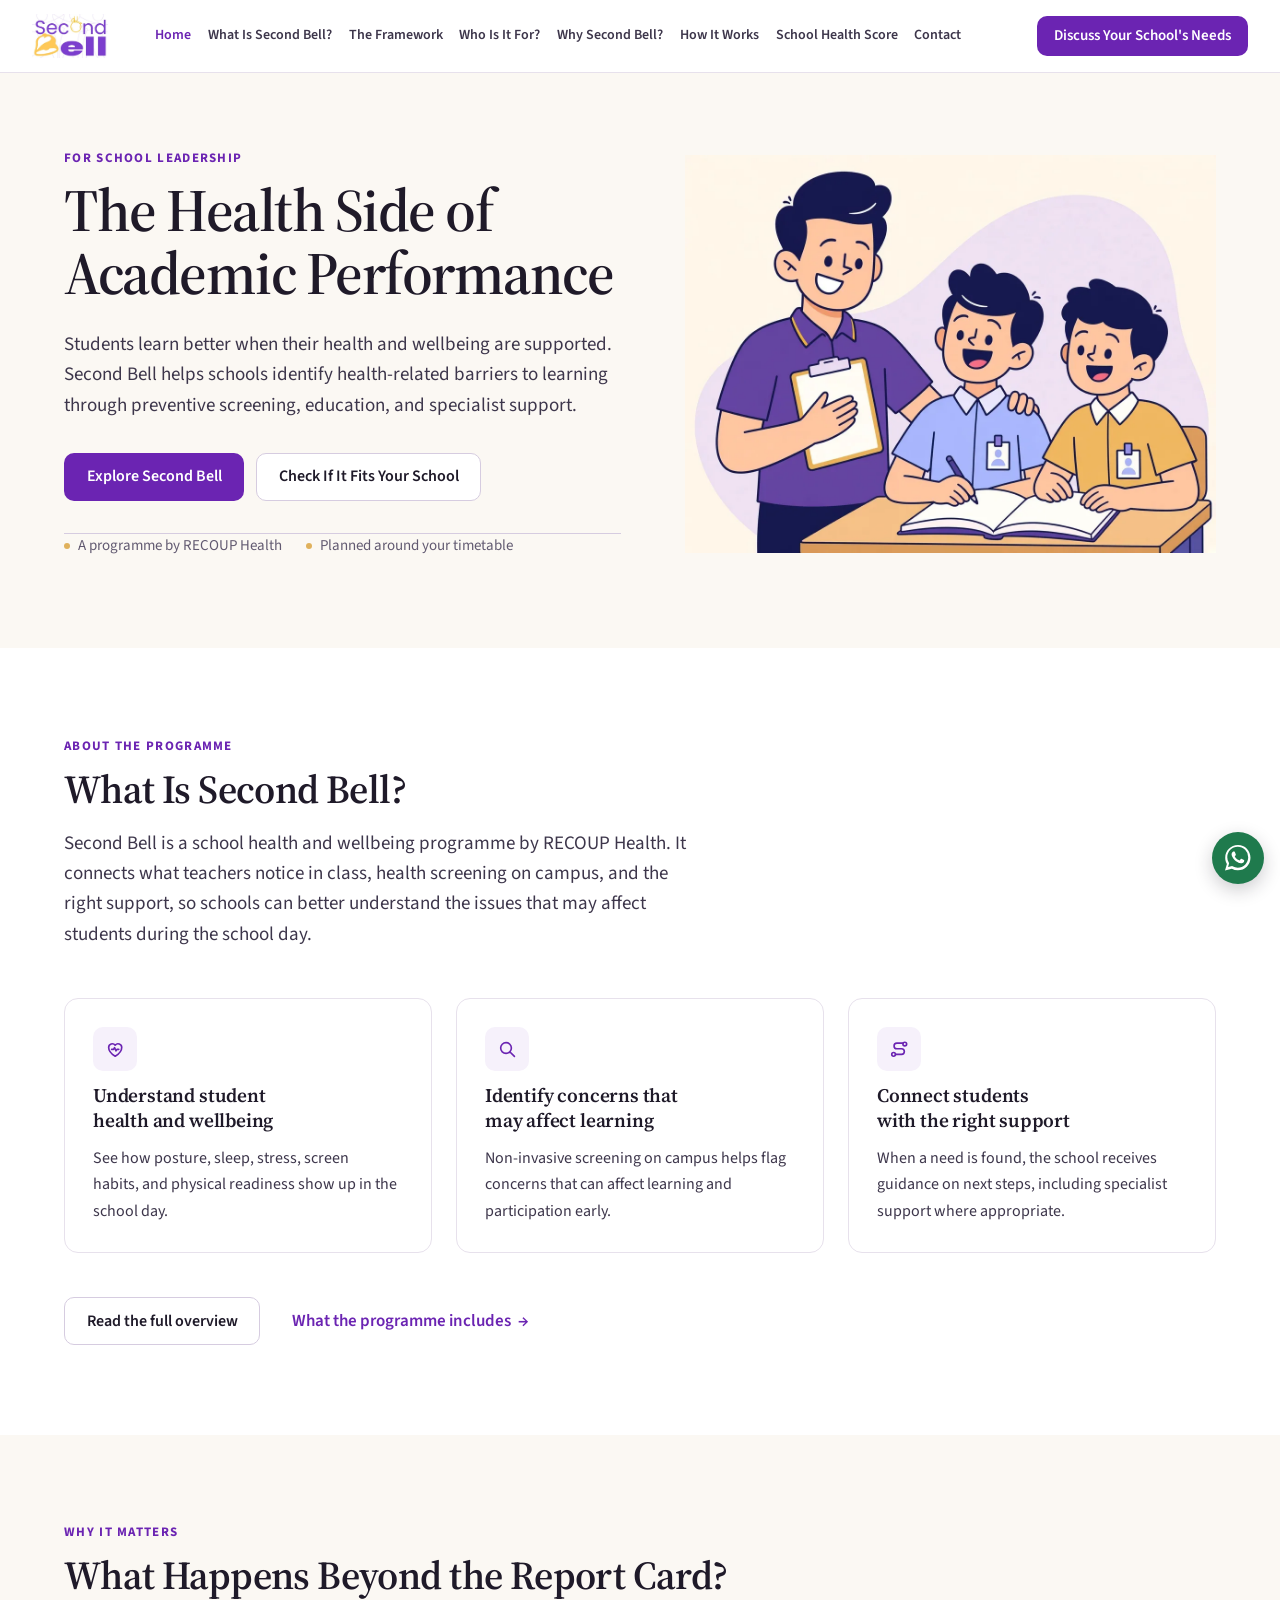
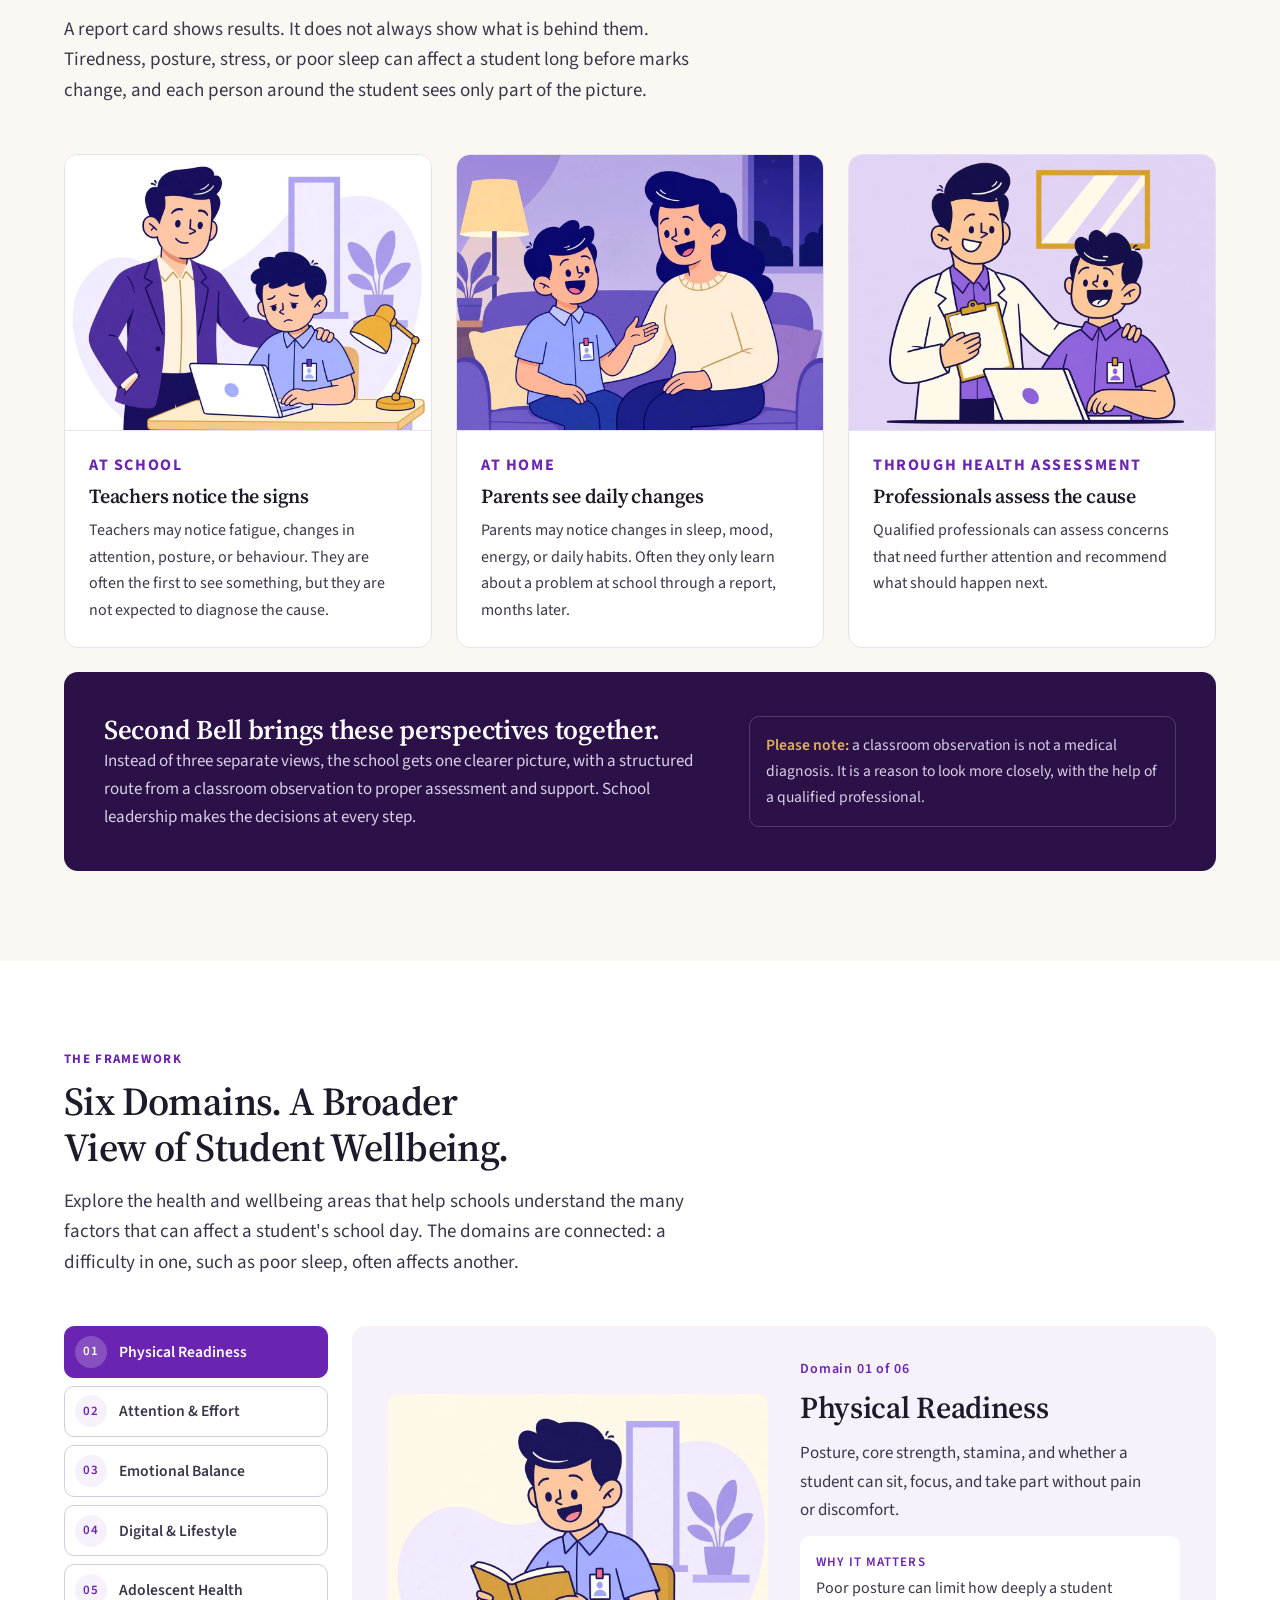
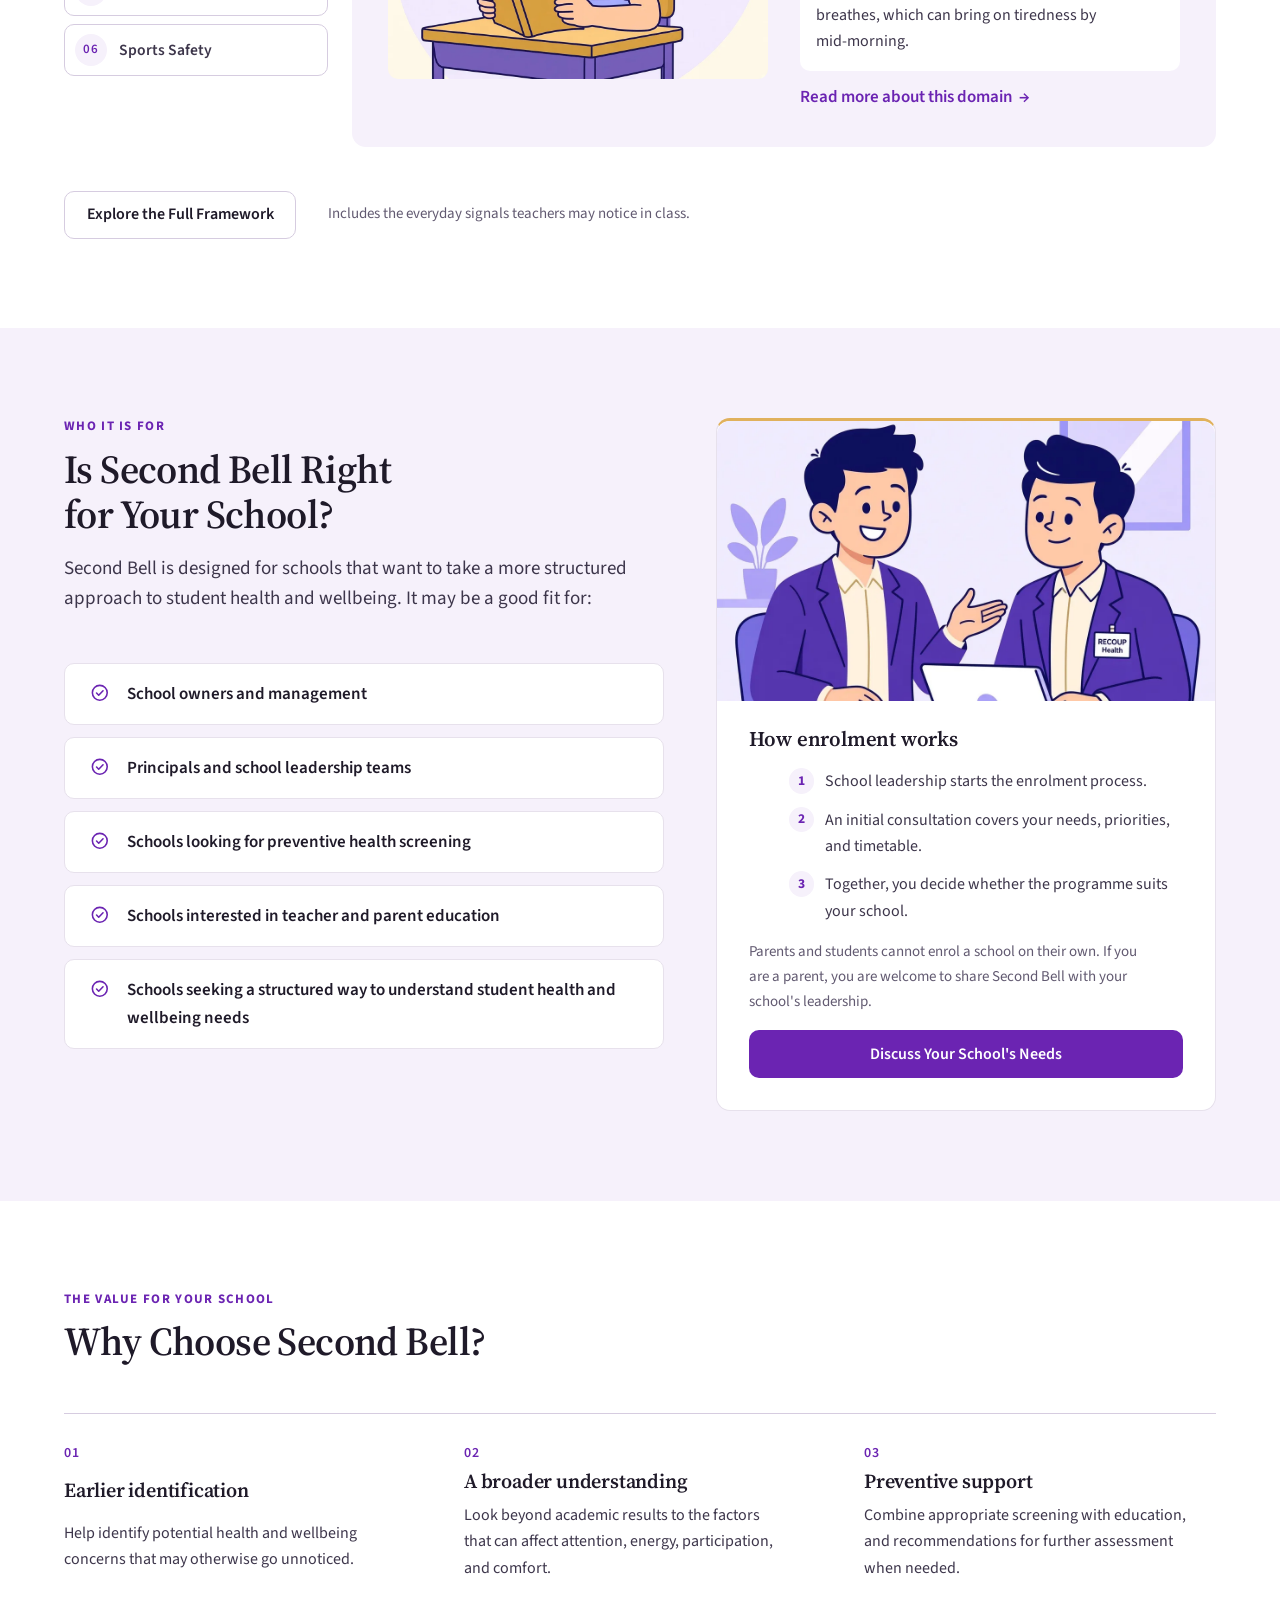
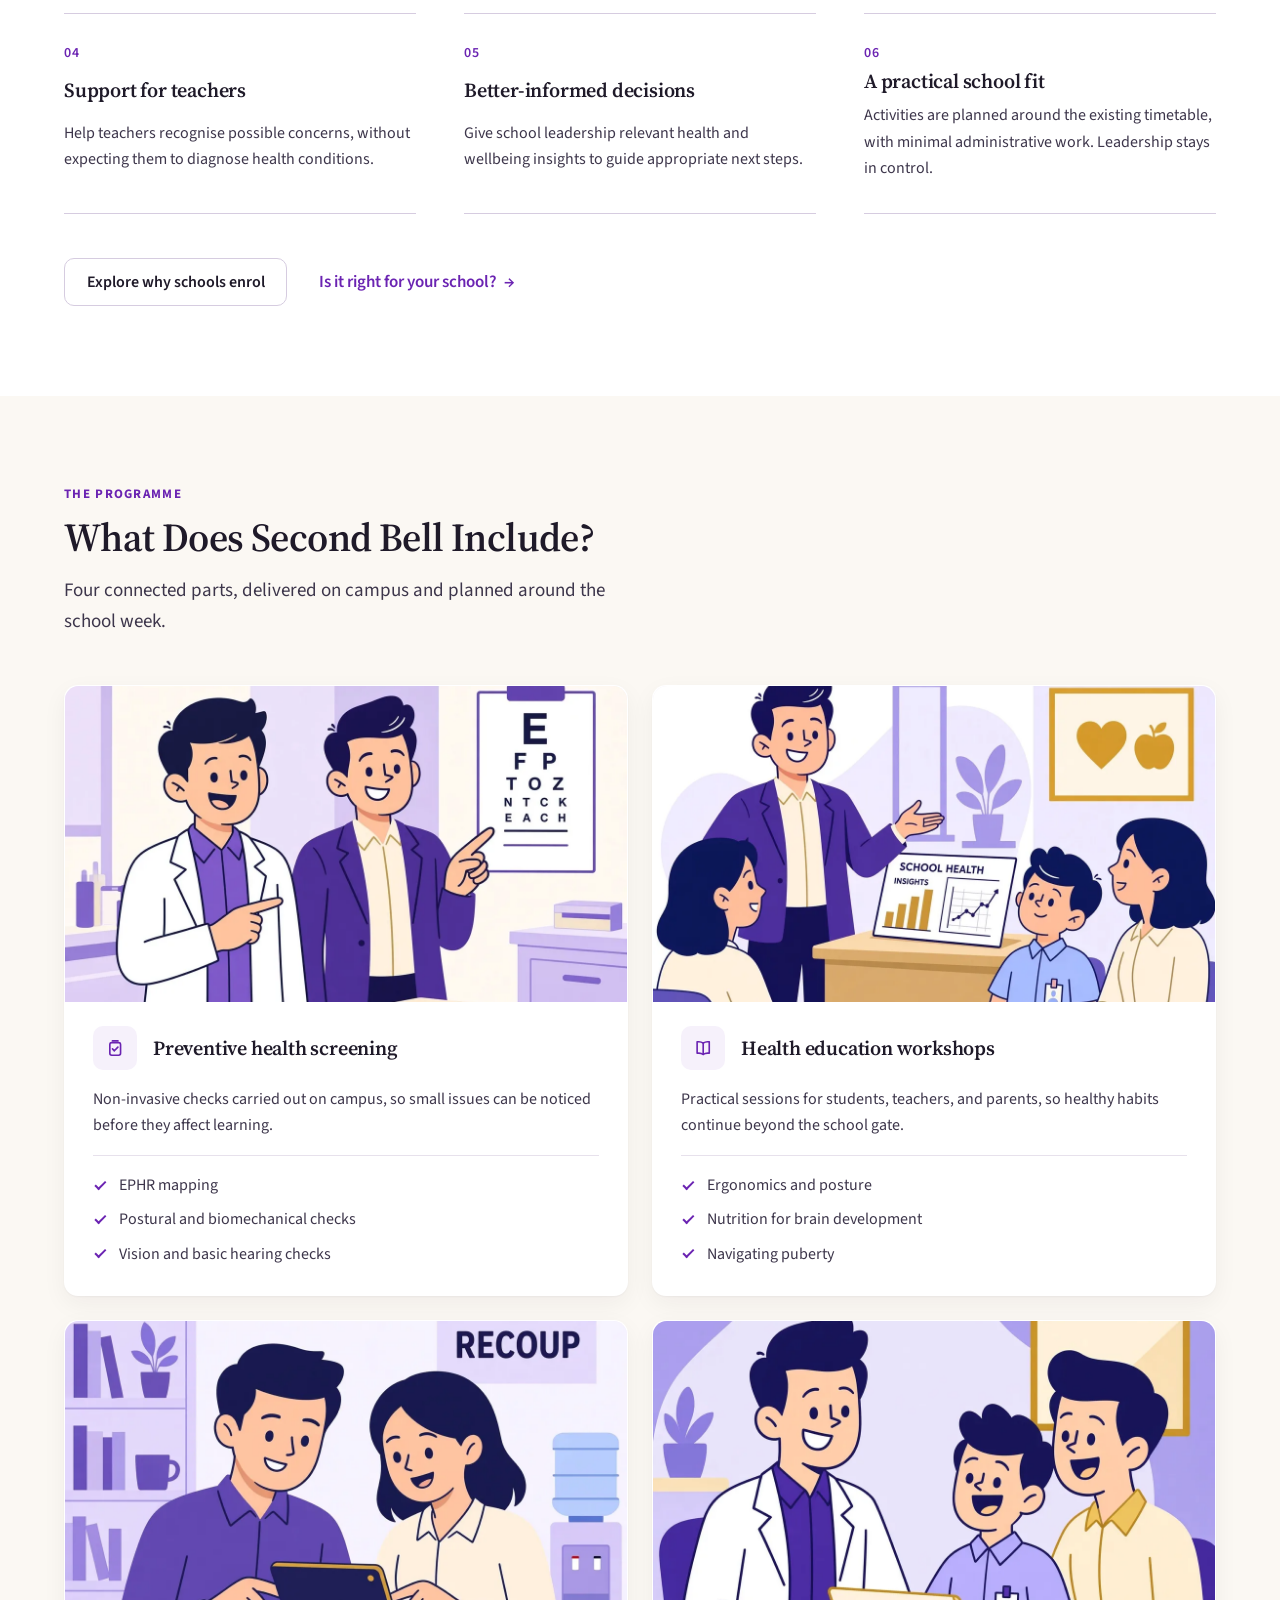
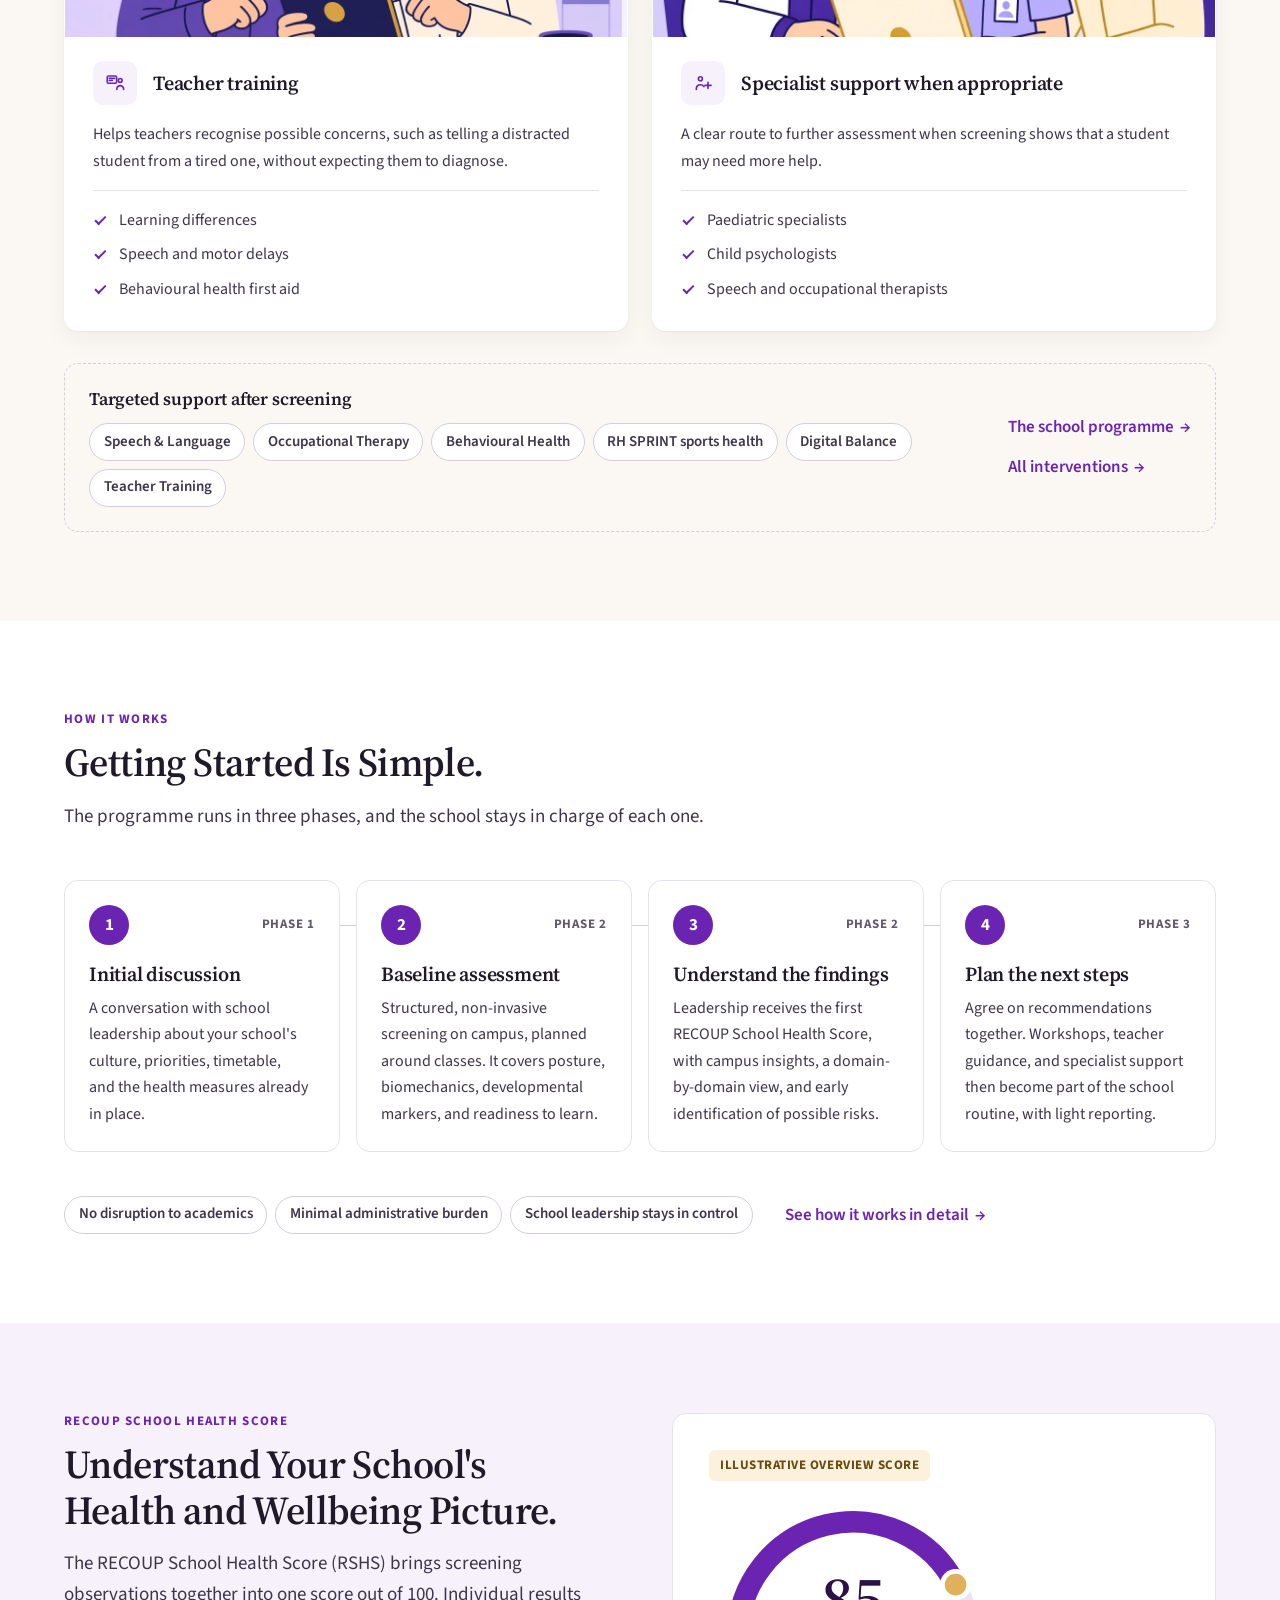
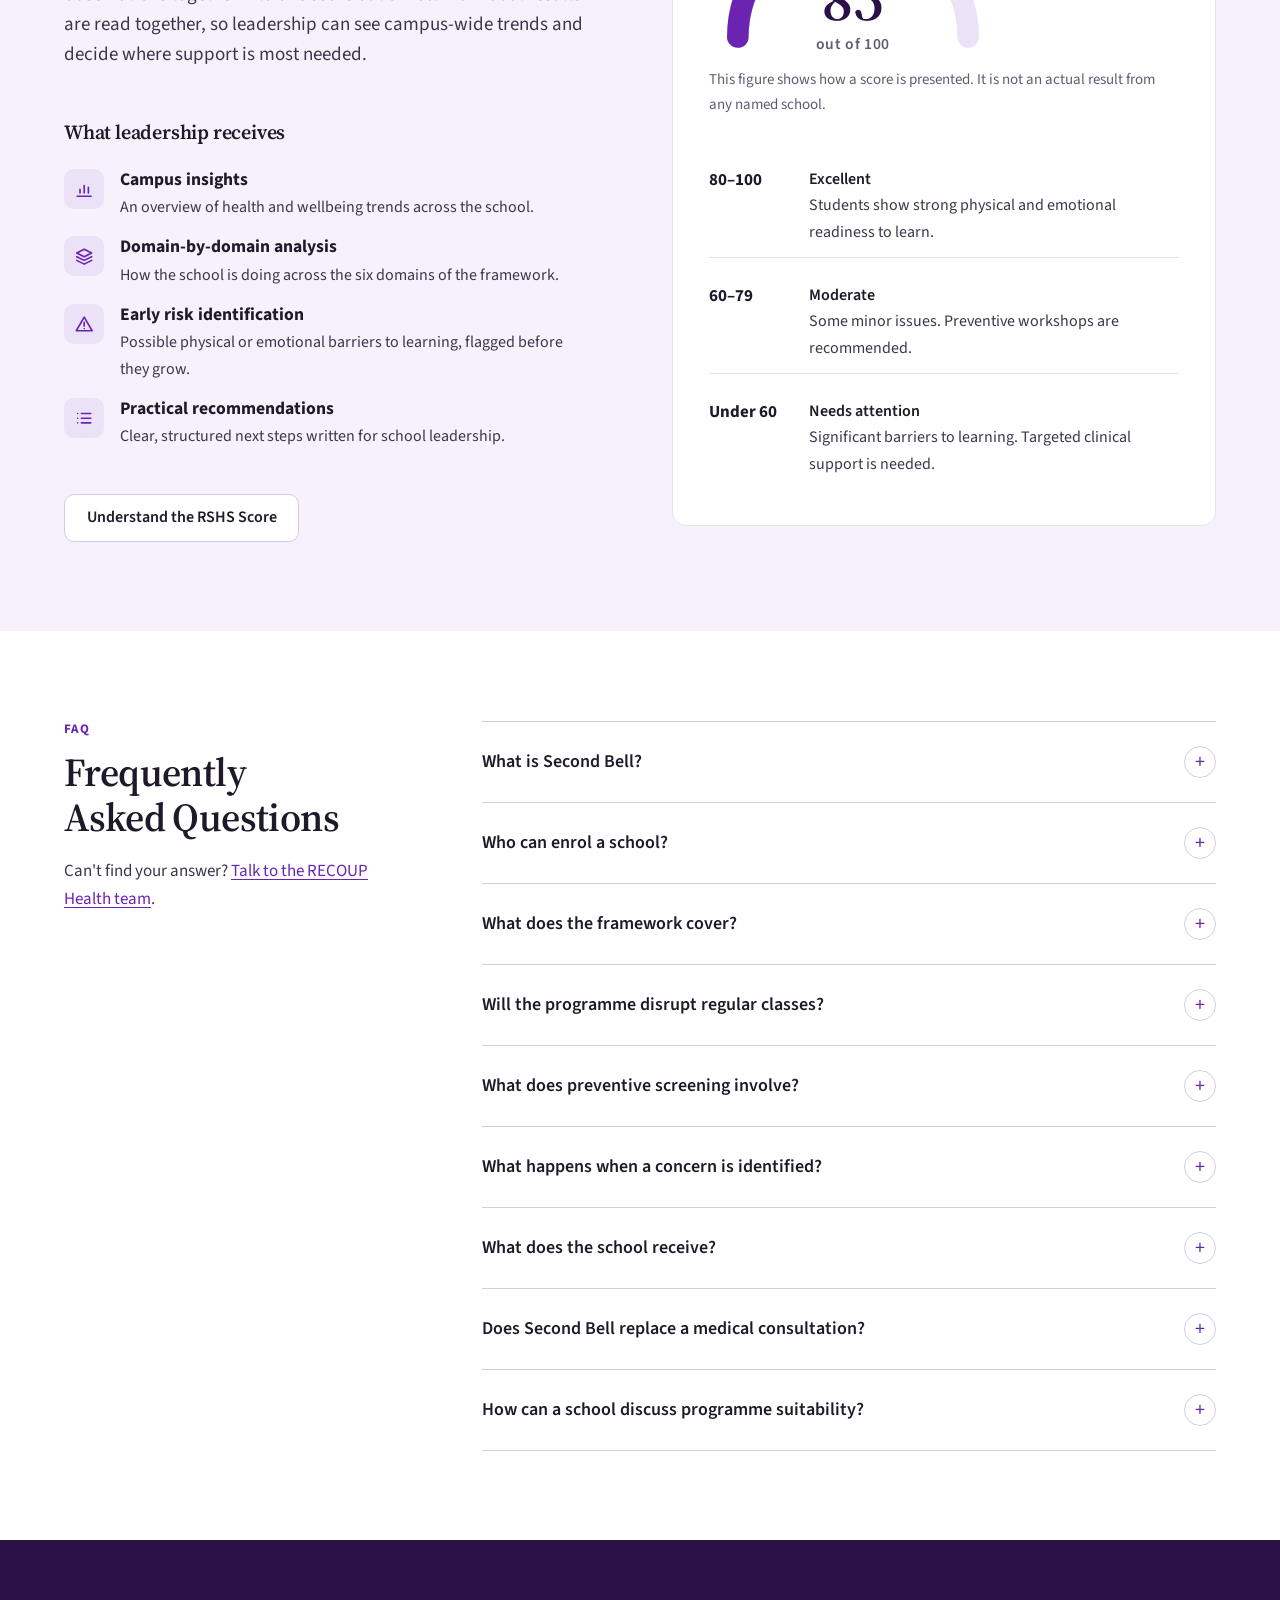
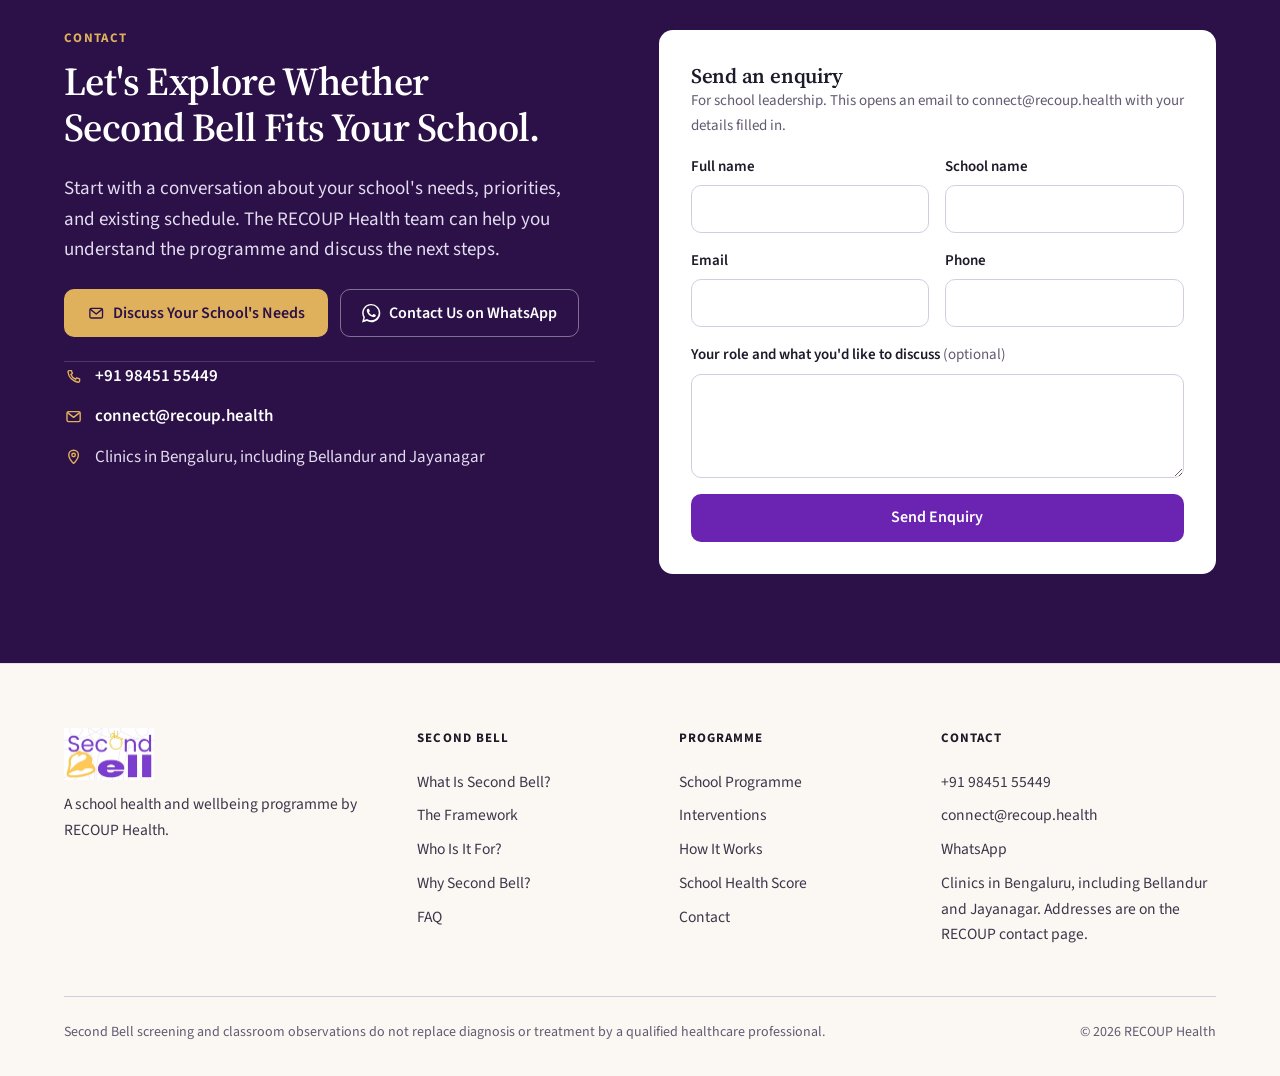
==== commit 767d826d: "Ship multi-page Second Bell with consistent RECOUP illustrations and SEO pages. Co-authored-by: Curs" ====
--- a/index.html
+++ b/index.html
@@ -1,30 +1,27 @@
 <!DOCTYPE html>
-<html lang="en">
+<html lang="en-GB">
 <head>
   <meta charset="utf-8">
   <meta name="viewport" content="width=device-width, initial-scale=1">
   <title>Second Bell | The Health Side of Academic Performance</title>
-  <meta name="description" content="Second Bell helps school leaders see how physiological and psychological wellbeing shapes attention, learning endurance, and academic performance.">
+  <meta name="description" content="Second Bell is a school health and wellbeing programme by RECOUP Health. Preventive screening, health education, and specialist support help schools identify health-related barriers to learning.">
   <link rel="canonical" href="/second-bell/">
   <meta property="og:title" content="Second Bell | The Health Side of Academic Performance">
-  <meta property="og:description" content="The health side of academic performance. A school program by RECOUP Health.">
+  <meta property="og:description" content="Second Bell is a school health and wellbeing programme by RECOUP Health. Preventive screening, health education, and specialist support help schools identify health-related barriers to learning.">
   <meta property="og:type" content="website">
   <meta property="og:url" content="/second-bell/">
-  <meta property="og:image" content="/second-bell/assets/images/hero-child.png">
-  <meta property="og:image:alt" content="A smiling school child in a yellow hoodie lifts red glasses and holds two books">
+  <meta property="og:image" content="/second-bell/assets/illustrations/hero.webp">
+  <meta property="og:image:alt" content="Two students with school bags walking through a sunlit school courtyard">
   <meta name="twitter:card" content="summary_large_image">
   <meta name="twitter:title" content="Second Bell | The Health Side of Academic Performance">
-  <meta name="twitter:description" content="Physiological and psychological wellbeing shape attention, learning endurance, and academic performance.">
-  <meta name="twitter:image" content="/second-bell/assets/images/hero-child.png">
-  <meta name="theme-color" content="#f4eefb">
+  <meta name="twitter:description" content="Second Bell is a school health and wellbeing programme by RECOUP Health. Preventive screening, health education, and specialist support help schools identify health-related barriers to learning.">
+  <meta name="twitter:image" content="/second-bell/assets/illustrations/hero.webp">
+  <meta name="theme-color" content="#fbf8f3">
   <link rel="icon" href="assets/icons/favicon.svg" type="image/svg+xml">
   <link rel="preconnect" href="https://fonts.googleapis.com">
   <link rel="preconnect" href="https://fonts.gstatic.com" crossorigin>
-  <link rel="preload" as="image" href="assets/images/hero-child.png">
-  <link href="https://fonts.googleapis.com/css2?family=Nunito:wght@700;800&family=Source+Sans+3:ital,wght@0,400;0,600;0,700;1,400&display=swap" rel="stylesheet">
+  <link href="https://fonts.googleapis.com/css2?family=Source+Sans+3:wght@400;600;700&family=Source+Serif+4:opsz,wght@8..60,600&display=swap" rel="stylesheet">
   <link rel="stylesheet" href="css/global.css">
-  <link rel="stylesheet" href="css/animations.css">
-  <link rel="stylesheet" href="css/responsive.css">
   <script>document.documentElement.classList.add("js")</script>
   <script type="application/ld+json">
   {
@@ -32,11 +29,11 @@
     "@type": "WebPage",
     "name": "Second Bell | The Health Side of Academic Performance",
     "url": "/second-bell/",
-    "description": "Second Bell helps schools connect classroom signals, home changes, and clinical support.",
+    "description": "Second Bell is a school health and wellbeing programme by RECOUP Health: preventive screening, health education, teacher training, and specialist support.",
     "about": {
       "@type": "Service",
       "name": "Second Bell",
-      "serviceType": "School health program",
+      "serviceType": "School health programme",
       "provider": {
         "@type": "MedicalOrganization",
         "name": "RECOUP Health",
@@ -51,413 +48,531 @@
 <body>
   <a class="skip" href="#content">Skip to content</a>
   <header class="site-header">
-    <div class="scroll-progress" aria-hidden="true"><span data-progress></span></div>
     <div class="wrap header-bar">
       <a class="brand" href="./">
-        <img class="brand-logo" src="assets/logo/second-bell-logo.jpg" alt="Second Bell" width="1080" height="1080">
+        <img src="assets/logo/second-bell-logo-wide.webp" alt="Second Bell, home" width="360" height="209">
         <span class="brand-fallback" hidden>Second Bell</span>
       </a>
       <nav class="nav-primary" aria-label="Primary">
-        <a href="./" aria-current="page">Overview</a>
-        <a href="framework/">Framework</a>
-        <a href="program/">Program</a>
-        <a href="interventions/">Interventions</a>
-        <a href="how-it-works/">How it works</a>
-        <a href="rshs-score/">RSHS</a>
+        <a href="./" aria-current="page">Home</a>
+        <a href="what-is-second-bell/">What Is Second Bell?</a>
+        <a href="framework/">The Framework</a>
+        <a href="who-it-is-for/">Who Is It For?</a>
+        <a href="why-second-bell/">Why Second Bell?</a>
+        <a href="how-it-works/">How It Works</a>
+        <a href="rshs-score/">School Health Score</a>
+        <a href="contact/">Contact</a>
       </nav>
       <div class="header-tools">
-        <a class="btn btn-primary" href="how-it-works/#talk">Enroll your school</a>
-        <button class="menu-btn" type="button" aria-expanded="false" aria-controls="menu">Menu</button>
+        <a class="btn btn-primary btn-sm" href="contact/">Discuss Your School's Needs</a>
+        <button class="menu-btn" type="button" aria-expanded="false" aria-controls="menu"><svg viewBox="0 0 24 24" aria-hidden="true" focusable="false" fill="none" stroke="currentColor" stroke-width="1.75" stroke-linecap="round" stroke-linejoin="round"><path d="M4.5 7h15M4.5 12h15M4.5 17h15"/></svg>Menu</button>
       </div>
     </div>
   </header>
-  <div class="menu" id="menu" hidden role="dialog" aria-modal="true" aria-labelledby="menu-title">
-    <div class="menu-bar">
-      <p class="kicker" id="menu-title">Menu</p>
-      <button class="menu-close" type="button">Close</button>
+  <div class="menu" id="menu" hidden role="dialog" aria-modal="true" aria-label="Site menu">
+    <div class="wrap menu-bar">
+      <a class="brand" href="./"><img src="assets/logo/second-bell-logo-wide.webp" alt="Second Bell, home" width="360" height="209"></a>
+      <button class="menu-close" type="button"><svg viewBox="0 0 24 24" aria-hidden="true" focusable="false" fill="none" stroke="currentColor" stroke-width="1.75" stroke-linecap="round" stroke-linejoin="round"><path d="M6.5 6.5l11 11M17.5 6.5l-11 11"/></svg>Close</button>
     </div>
-    <nav aria-label="Mobile">
-      <a href="./" aria-current="page">Overview</a>
-      <a href="framework/">Framework</a>
-      <a href="program/">Program</a>
+    <nav class="wrap" aria-label="Mobile">
+      <a href="./" aria-current="page">Home</a>
+      <a href="what-is-second-bell/">What Is Second Bell?</a>
+      <a href="framework/">The Framework</a>
+      <a href="who-it-is-for/">Who Is It For?</a>
+      <a href="why-second-bell/">Why Second Bell?</a>
+      <a href="program/">School Programme</a>
       <a href="interventions/">Interventions</a>
-      <a href="how-it-works/">How it works</a>
-      <a href="rshs-score/">RSHS</a>
-      <a class="menu-cta" href="how-it-works/#talk">Enroll your school</a>
+      <a href="how-it-works/">How It Works</a>
+      <a href="rshs-score/">School Health Score</a>
+      <a href="faq/">FAQ</a>
+      <a href="contact/">Contact</a>
+      <a class="btn btn-primary" href="contact/">Discuss Your School's Needs</a>
     </nav>
   </div>
 
   <main id="content">
     <section class="hero" aria-labelledby="hero-title">
       <div class="wrap hero-grid">
-        <div class="hero-copy">
-          <p class="kicker">For school leadership</p>
-          <h1 id="hero-title">Second Bell</h1>
-          <p class="subhead">The Health Side of Academic Performance</p>
-          <p class="lede">Physiological and psychological wellbeing shape attention, learning endurance, and academic performance. Second Bell helps a school see that side of the day, and act while there is still time.</p>
+        <div>
+          <p class="eyebrow">For school leadership</p>
+          <h1 id="hero-title">The Health Side of Academic Performance</h1>
+          <p class="lede">Students learn better when their health and wellbeing are supported. Second Bell helps schools identify health-related barriers to learning through preventive screening, education, and specialist support.</p>
           <div class="actions">
-            <a class="btn btn-primary" href="how-it-works/#talk">Enroll your school</a>
-            <a class="btn btn-secondary" href="framework/">Explore the Framework</a>
-          </div>
-        </div>
-        <div class="hero-frame">
-          <img src="assets/images/hero-child.png" alt="A smiling school child in a yellow hoodie lifts red glasses and holds two books" width="864" height="1152">
-        </div>
-      </div>
-    </section>
-
-    <section class="section problem" id="problem" aria-labelledby="problem-title">
-      <div class="wrap problem-grid">
+            <a class="btn btn-primary" href="what-is-second-bell/">Explore Second Bell</a>
+            <a class="btn btn-secondary" href="who-it-is-for/">Check If It Fits Your School</a>
+          </div>
+          <ul class="hero-points">
+            <li>A programme by RECOUP Health</li>
+            <li>Planned around your timetable</li>
+          </ul>
+        </div>
+        <div class="hero-media">
+          <img src="assets/illustrations/hero.webp" alt="Illustration of a smiling teacher with a clipboard beside two students working together at a school desk" width="720" height="560" fetchpriority="high">
+        </div>
+      </div>
+    </section>
+
+    <section class="section" id="what" aria-labelledby="what-title">
+      <div class="wrap">
+        <div class="section-head">
+          <p class="eyebrow">About the programme</p>
+          <h2 id="what-title">What Is Second Bell?</h2>
+          <p class="lede">Second Bell is a school health and wellbeing programme by RECOUP Health. It connects what teachers notice in class, health screening on campus, and the right support, so schools can better understand the issues that may affect students during the school day.</p>
+        </div>
+        <ul class="grid grid-3">
+          <li class="card">
+            <span class="card-icon"><svg viewBox="0 0 24 24" aria-hidden="true" focusable="false" fill="none" stroke="currentColor" stroke-width="1.75" stroke-linecap="round" stroke-linejoin="round"><path d="M12 19.5s-7-4.3-7-9.4A3.9 3.9 0 0 1 12 7.7a3.9 3.9 0 0 1 7 2.4c0 5.1-7 9.4-7 9.4z"/><path d="M8.2 12.2h2l1.1-1.9 1.6 3.4 1-1.5h1.9"/></svg></span>
+            <h3>Understand student health and wellbeing</h3>
+            <p>See how posture, sleep, stress, screen habits, and physical readiness show up in the school day.</p>
+          </li>
+          <li class="card">
+            <span class="card-icon"><svg viewBox="0 0 24 24" aria-hidden="true" focusable="false" fill="none" stroke="currentColor" stroke-width="1.75" stroke-linecap="round" stroke-linejoin="round"><circle cx="10.75" cy="10.75" r="5.75"/><path d="M15 15l4.75 4.75"/></svg></span>
+            <h3>Identify concerns that may affect learning</h3>
+            <p>Non-invasive screening on campus helps flag concerns that can affect learning and participation early.</p>
+          </li>
+          <li class="card">
+            <span class="card-icon"><svg viewBox="0 0 24 24" aria-hidden="true" focusable="false" fill="none" stroke="currentColor" stroke-width="1.75" stroke-linecap="round" stroke-linejoin="round"><circle cx="6" cy="17.5" r="2"/><circle cx="18" cy="6.5" r="2"/><path d="M8 17.5h6.5a3 3 0 0 0 0-6h-5a3 3 0 0 1 0-6H16"/></svg></span>
+            <h3>Connect students with the right support</h3>
+            <p>When a need is found, the school receives guidance on next steps, including specialist support where appropriate.</p>
+          </li>
+        </ul>
+        <div class="section-foot">
+          <a class="btn btn-secondary" href="what-is-second-bell/">Read the full overview</a>
+          <a class="text-link" href="program/">What the programme includes</a>
+        </div>
+      </div>
+    </section>
+
+    <section class="section section--warm" id="why-it-matters" aria-labelledby="matters-title">
+      <div class="wrap">
+        <div class="section-head">
+          <p class="eyebrow">Why it matters</p>
+          <h2 id="matters-title">What Happens Beyond the Report Card?</h2>
+          <p class="lede">A report card shows results. It does not always show what is behind them. Tiredness, posture, stress, or poor sleep can affect a student long before marks change, and each person around the student sees only part of the picture.</p>
+        </div>
+        <div class="grid grid-3">
+          <article class="perspective">
+            <div class="perspective-art"><img src="assets/illustrations/at-school.webp" alt="Illustration of a teacher gently checking on a tired student at his desk" width="800" height="600" loading="lazy" decoding="async"></div>
+            <div class="perspective-body">
+              <p class="eyebrow">At school</p>
+              <h3>Teachers notice the signs</h3>
+              <p>Teachers may notice fatigue, changes in attention, posture, or behaviour. They are often the first to see something, but they are not expected to diagnose the cause.</p>
+            </div>
+          </article>
+          <article class="perspective">
+            <div class="perspective-art"><img src="assets/illustrations/at-home.webp" alt="Illustration of a parent and child talking on a sofa at home in the evening" width="800" height="600" loading="lazy" decoding="async"></div>
+            <div class="perspective-body">
+              <p class="eyebrow">At home</p>
+              <h3>Parents see daily changes</h3>
+              <p>Parents may notice changes in sleep, mood, energy, or daily habits. Often they only learn about a problem at school through a report, months later.</p>
+            </div>
+          </article>
+          <article class="perspective">
+            <div class="perspective-art"><img src="assets/illustrations/health.webp" alt="Illustration of a health professional with a clipboard talking with a student" width="800" height="600" loading="lazy" decoding="async"></div>
+            <div class="perspective-body">
+              <p class="eyebrow">Through health assessment</p>
+              <h3>Professionals assess the cause</h3>
+              <p>Qualified professionals can assess concerns that need further attention and recommend what should happen next.</p>
+            </div>
+          </article>
+        </div>
+        <div class="connect-panel">
+          <div>
+            <h3>Second Bell brings these perspectives together.</h3>
+            <p>Instead of three separate views, the school gets one clearer picture, with a structured route from a classroom observation to proper assessment and support. School leadership makes the decisions at every step.</p>
+          </div>
+          <p class="connect-note"><strong>Please note:</strong> a classroom observation is not a medical diagnosis. It is a reason to look more closely, with the help of a qualified professional.</p>
+        </div>
+      </div>
+    </section>
+
+    <section class="section" id="framework" aria-labelledby="framework-title">
+      <div class="wrap">
+        <div class="section-head">
+          <p class="eyebrow">The framework</p>
+          <h2 id="framework-title">Six Domains. A Broader View of Student Wellbeing.</h2>
+          <p class="lede">Explore the health and wellbeing areas that help schools understand the many factors that can affect a student's school day. The domains are connected: a difficulty in one, such as poor sleep, often affects another.</p>
+        </div>
+        <div class="explorer" data-switcher>
+          <div class="explorer-tabs" role="tablist" aria-label="Framework domains">
+            <button class="explorer-tab" type="button" role="tab" id="tab-physical" aria-controls="panel-physical" aria-selected="true" tabindex="0"><span class="card-num">01</span>Physical Readiness</button>
+            <button class="explorer-tab" type="button" role="tab" id="tab-attention" aria-controls="panel-attention" aria-selected="false" tabindex="-1"><span class="card-num">02</span>Attention &amp; Effort</button>
+            <button class="explorer-tab" type="button" role="tab" id="tab-emotion" aria-controls="panel-emotion" aria-selected="false" tabindex="-1"><span class="card-num">03</span>Emotional Balance</button>
+            <button class="explorer-tab" type="button" role="tab" id="tab-digital" aria-controls="panel-digital" aria-selected="false" tabindex="-1"><span class="card-num">04</span>Digital &amp; Lifestyle</button>
+            <button class="explorer-tab" type="button" role="tab" id="tab-adolescent" aria-controls="panel-adolescent" aria-selected="false" tabindex="-1"><span class="card-num">05</span>Adolescent Health</button>
+            <button class="explorer-tab" type="button" role="tab" id="tab-sports" aria-controls="panel-sports" aria-selected="false" tabindex="-1"><span class="card-num">06</span>Sports Safety</button>
+          </div>
+          <div class="explorer-panel" role="tabpanel" id="panel-physical" aria-labelledby="tab-physical">
+            <div class="explorer-art"><img src="assets/illustrations/domain-physical.webp" alt="Illustration of a student sitting upright at her desk beside a posture guide line" width="800" height="600" loading="lazy" decoding="async"></div>
+            <div class="explorer-body">
+              <span class="card-num">Domain 01 of 06</span>
+              <h3>Physical Readiness</h3>
+              <p>Posture, core strength, stamina, and whether a student can sit, focus, and take part without pain or discomfort.</p>
+              <p class="explorer-why"><strong>Why it matters</strong>Poor posture can limit how deeply a student breathes, which can bring on tiredness by mid-morning.</p>
+              <a class="text-link" href="framework/#physical">Read more about this domain</a>
+            </div>
+          </div>
+          <div class="explorer-panel" role="tabpanel" id="panel-attention" aria-labelledby="tab-attention">
+            <div class="explorer-art"><img src="assets/illustrations/domain-attention.webp" alt="Illustration of a student reading with focus, a lightbulb glowing beside him" width="800" height="600" loading="lazy" decoding="async"></div>
+            <div class="explorer-body">
+              <span class="card-num">Domain 02 of 06</span>
+              <h3>Attention &amp; Effort</h3>
+              <p>How much focus a student has left after physical strain, too little sleep, or sensory overload.</p>
+              <p class="explorer-why"><strong>Why it matters</strong>Ongoing tiredness can make it much harder for a child to keep their attention on a task.</p>
+              <a class="text-link" href="framework/#attention">Read more about this domain</a>
+            </div>
+          </div>
+          <div class="explorer-panel" role="tabpanel" id="panel-emotion" aria-labelledby="tab-emotion">
+            <div class="explorer-art"><img src="assets/illustrations/domain-emotion.webp" alt="Illustration of a calm student with a thought bubble showing a heart" width="800" height="600" loading="lazy" decoding="async"></div>
+            <div class="explorer-body">
+              <span class="card-num">Domain 03 of 06</span>
+              <h3>Emotional Balance</h3>
+              <p>Signs of stress, anxiety, or difficulty managing emotions that can show up as behaviour in the classroom.</p>
+              <p class="explorer-why"><strong>Why it matters</strong>Stress that goes unrecognised is often mistaken for defiance.</p>
+              <a class="text-link" href="framework/#emotion">Read more about this domain</a>
+            </div>
+          </div>
+          <div class="explorer-panel" role="tabpanel" id="panel-digital" aria-labelledby="tab-digital">
+            <div class="explorer-art"><img src="assets/illustrations/domain-digital.webp" alt="Illustration of a student in bed at night looking at a phone" width="800" height="600" loading="lazy" decoding="async"></div>
+            <div class="explorer-body">
+              <span class="card-num">Domain 04 of 06</span>
+              <h3>Digital &amp; Lifestyle</h3>
+              <p>How screen time, disrupted sleep, and inactive habits affect a student's performance at school.</p>
+              <p class="explorer-why"><strong>Why it matters</strong>Using devices late at night can reduce REM sleep, the stage of sleep that helps the brain store memories.</p>
+              <a class="text-link" href="framework/#digital">Read more about this domain</a>
+            </div>
+          </div>
+          <div class="explorer-panel" role="tabpanel" id="panel-adolescent" aria-labelledby="tab-adolescent">
+            <div class="explorer-art"><img src="assets/illustrations/domain-adolescent.webp" alt="Illustration of two older students chatting beside a growth chart" width="800" height="600" loading="lazy" decoding="async"></div>
+            <div class="explorer-body">
+              <span class="card-num">Domain 05 of 06</span>
+              <h3>Adolescent Health</h3>
+              <p>Awareness and support for students going through the physical and emotional changes of puberty.</p>
+              <p class="explorer-why"><strong>Why it matters</strong>Hormonal changes call for structured, caring guidance rather than discipline alone.</p>
+              <a class="text-link" href="framework/#adolescent">Read more about this domain</a>
+            </div>
+          </div>
+          <div class="explorer-panel" role="tabpanel" id="panel-sports" aria-labelledby="tab-sports">
+            <div class="explorer-art"><img src="assets/illustrations/domain-sports.webp" alt="Illustration of a student running across a school sports field" width="800" height="600" loading="lazy" decoding="async"></div>
+            <div class="explorer-body">
+              <span class="card-num">Domain 06 of 06</span>
+              <h3>Sports Safety</h3>
+              <p>Biomechanical screening, which checks how the body moves, to help prevent repeat injuries in active students.</p>
+              <p class="explorer-why"><strong>Why it matters</strong>Spotting movement problems early can help prevent long-term joint pain.</p>
+              <a class="text-link" href="framework/#sports">Read more about this domain</a>
+            </div>
+          </div>
+        </div>
+        <div class="section-foot">
+          <a class="btn btn-secondary" href="framework/">Explore the Full Framework</a>
+          <p class="small">Includes the everyday signals teachers may notice in class.</p>
+        </div>
+      </div>
+    </section>
+
+    <section class="section section--tint" id="who" aria-labelledby="who-title">
+      <div class="wrap audience-grid">
         <div>
-          <p class="kicker">Under the score</p>
-          <h2 id="problem-title">The mark records the work. It does not show the day that made the work possible.</h2>
-        </div>
+          <div class="section-head">
+            <p class="eyebrow">Who it is for</p>
+            <h2 id="who-title">Is Second Bell Right for Your School?</h2>
+            <p class="lede">Second Bell is designed for schools that want to take a more structured approach to student health and wellbeing. It may be a good fit for:</p>
+          </div>
+          <ul class="audience-list">
+            <li><svg viewBox="0 0 24 24" aria-hidden="true" focusable="false" fill="none" stroke="currentColor" stroke-width="1.75" stroke-linecap="round" stroke-linejoin="round"><circle cx="12" cy="12" r="8.25"/><path d="M8.4 12.3l2.4 2.4 4.8-5"/></svg><span>School owners and management</span></li>
+            <li><svg viewBox="0 0 24 24" aria-hidden="true" focusable="false" fill="none" stroke="currentColor" stroke-width="1.75" stroke-linecap="round" stroke-linejoin="round"><circle cx="12" cy="12" r="8.25"/><path d="M8.4 12.3l2.4 2.4 4.8-5"/></svg><span>Principals and school leadership teams</span></li>
+            <li><svg viewBox="0 0 24 24" aria-hidden="true" focusable="false" fill="none" stroke="currentColor" stroke-width="1.75" stroke-linecap="round" stroke-linejoin="round"><circle cx="12" cy="12" r="8.25"/><path d="M8.4 12.3l2.4 2.4 4.8-5"/></svg><span>Schools looking for preventive health screening</span></li>
+            <li><svg viewBox="0 0 24 24" aria-hidden="true" focusable="false" fill="none" stroke="currentColor" stroke-width="1.75" stroke-linecap="round" stroke-linejoin="round"><circle cx="12" cy="12" r="8.25"/><path d="M8.4 12.3l2.4 2.4 4.8-5"/></svg><span>Schools interested in teacher and parent education</span></li>
+            <li><svg viewBox="0 0 24 24" aria-hidden="true" focusable="false" fill="none" stroke="currentColor" stroke-width="1.75" stroke-linecap="round" stroke-linejoin="round"><circle cx="12" cy="12" r="8.25"/><path d="M8.4 12.3l2.4 2.4 4.8-5"/></svg><span>Schools seeking a structured way to understand student health and wellbeing needs</span></li>
+          </ul>
+        </div>
+        <aside class="enrol-box" aria-labelledby="enrol-title">
+          <div class="enrol-art"><img src="assets/illustrations/consult.webp" alt="Illustration of a school principal and a RECOUP Health professional talking across a table" width="800" height="600" loading="lazy" decoding="async"></div>
+          <h3 id="enrol-title">How enrolment works</h3>
+          <ol>
+            <li><span>School leadership starts the enrolment process.</span></li>
+            <li><span>An initial consultation covers your needs, priorities, and timetable.</span></li>
+            <li><span>Together, you decide whether the programme suits your school.</span></li>
+          </ol>
+          <p class="small">Parents and students cannot enrol a school on their own. If you are a parent, you are welcome to share Second Bell with your school's leadership.</p>
+          <a class="btn btn-primary" href="contact/">Discuss Your School's Needs</a>
+        </aside>
+      </div>
+    </section>
+
+    <section class="section" id="why" aria-labelledby="why-title">
+      <div class="wrap">
+        <div class="section-head">
+          <p class="eyebrow">The value for your school</p>
+          <h2 id="why-title">Why Choose Second Bell?</h2>
+        </div>
+        <ol class="benefit-grid">
+          <li class="benefit"><span class="card-num">01</span><h3>Earlier identification</h3><p>Help identify potential health and wellbeing concerns that may otherwise go unnoticed.</p></li>
+          <li class="benefit"><span class="card-num">02</span><h3>A broader understanding</h3><p>Look beyond academic results to the factors that can affect attention, energy, participation, and comfort.</p></li>
+          <li class="benefit"><span class="card-num">03</span><h3>Preventive support</h3><p>Combine appropriate screening with education, and recommendations for further assessment when needed.</p></li>
+          <li class="benefit"><span class="card-num">04</span><h3>Support for teachers</h3><p>Help teachers recognise possible concerns, without expecting them to diagnose health conditions.</p></li>
+          <li class="benefit"><span class="card-num">05</span><h3>Better-informed decisions</h3><p>Give school leadership relevant health and wellbeing insights to guide appropriate next steps.</p></li>
+          <li class="benefit"><span class="card-num">06</span><h3>A practical school fit</h3><p>Activities are planned around the existing timetable, with minimal administrative work. Leadership stays in control.</p></li>
+        </ol>
+        <div class="section-foot">
+          <a class="btn btn-secondary" href="why-second-bell/">Explore why schools enrol</a>
+          <a class="text-link" href="who-it-is-for/">Is it right for your school?</a>
+        </div>
+      </div>
+    </section>
+
+    <section class="section section--warm" id="includes" aria-labelledby="includes-title">
+      <div class="wrap">
+        <div class="section-head">
+          <p class="eyebrow">The programme</p>
+          <h2 id="includes-title">What Does Second Bell Include?</h2>
+          <p class="lede">Four connected parts, delivered on campus and planned around the school week.</p>
+        </div>
+        <div class="grid grid-2">
+          <article class="card include-card">
+            <div class="include-art"><img src="assets/illustrations/prog-screening.webp" alt="Illustration of a health professional pointing to an eye chart during a friendly screening" width="800" height="600" loading="lazy" decoding="async"></div>
+            <div class="card-head"><span class="card-icon"><svg viewBox="0 0 24 24" aria-hidden="true" focusable="false" fill="none" stroke="currentColor" stroke-width="1.75" stroke-linecap="round" stroke-linejoin="round"><path d="M9 4.2h6"/><rect x="6.25" y="6" width="11.5" height="13.5" rx="2"/><path d="M9.1 12.8l2 2 3.8-4"/></svg></span><h3>Preventive health screening</h3></div>
+            <p>Non-invasive checks carried out on campus, so small issues can be noticed before they affect learning.</p>
+            <ul class="check-list"><li>EPHR mapping</li><li>Postural and biomechanical checks</li><li>Vision and basic hearing checks</li></ul>
+          </article>
+          <article class="card include-card">
+            <div class="include-art"><img src="assets/illustrations/prog-workshop.webp" alt="Illustration of a presenter leading a health workshop for students and a parent" width="800" height="600" loading="lazy" decoding="async"></div>
+            <div class="card-head"><span class="card-icon"><svg viewBox="0 0 24 24" aria-hidden="true" focusable="false" fill="none" stroke="currentColor" stroke-width="1.75" stroke-linecap="round" stroke-linejoin="round"><path d="M12 6.5C10.2 5.2 8 4.8 5.5 5.2v12.2c2.5-.4 4.7 0 6.5 1.3 1.8-1.3 4-1.7 6.5-1.3V5.2C16 4.8 13.8 5.2 12 6.5z"/><path d="M12 6.5v12.2"/></svg></span><h3>Health education workshops</h3></div>
+            <p>Practical sessions for students, teachers, and parents, so healthy habits continue beyond the school gate.</p>
+            <ul class="check-list"><li>Ergonomics and posture</li><li>Nutrition for brain development</li><li>Navigating puberty</li></ul>
+          </article>
+          <article class="card include-card">
+            <div class="include-art"><img src="assets/illustrations/prog-training.webp" alt="Illustration of two teachers reviewing a tablet together during training" width="800" height="600" loading="lazy" decoding="async"></div>
+            <div class="card-head"><span class="card-icon"><svg viewBox="0 0 24 24" aria-hidden="true" focusable="false" fill="none" stroke="currentColor" stroke-width="1.75" stroke-linecap="round" stroke-linejoin="round"><rect x="3.5" y="4.25" width="10" height="7.75" rx="1.25"/><path d="M5.7 6.9h5.6M5.7 9.15h3.4"/><circle cx="17.35" cy="9" r="2.05"/><path d="M13.7 18.75v-.55a3.65 3.65 0 0 1 3.65-3.65 3.65 3.65 0 0 1 3.65 3.65v.55"/></svg></span><h3>Teacher training</h3></div>
+            <p>Helps teachers recognise possible concerns, such as telling a distracted student from a tired one, without expecting them to diagnose.</p>
+            <ul class="check-list"><li>Learning differences</li><li>Speech and motor delays</li><li>Behavioural health first aid</li></ul>
+          </article>
+          <article class="card include-card">
+            <div class="include-art"><img src="assets/illustrations/prog-specialist.webp" alt="Illustration of a specialist meeting a student and parent across a table" width="800" height="600" loading="lazy" decoding="async"></div>
+            <div class="card-head"><span class="card-icon"><svg viewBox="0 0 24 24" aria-hidden="true" focusable="false" fill="none" stroke="currentColor" stroke-width="1.75" stroke-linecap="round" stroke-linejoin="round"><circle cx="9" cy="7.25" r="2.15"/><path d="M4.6 18.75v-.9a4.15 4.15 0 0 1 4.15-4.15h.5a4.15 4.15 0 0 1 3.55 2"/><path d="M17.15 11.1v6.5M13.9 14.35h6.5"/></svg></span><h3>Specialist support when appropriate</h3></div>
+            <p>A clear route to further assessment when screening shows that a student may need more help.</p>
+            <ul class="check-list"><li>Paediatric specialists</li><li>Child psychologists</li><li>Speech and occupational therapists</li></ul>
+          </article>
+        </div>
+        <div class="related">
+          <div>
+            <h3>Targeted support after screening</h3>
+            <ul class="chips">
+              <li>Speech &amp; Language</li>
+              <li>Occupational Therapy</li>
+              <li>Behavioural Health</li>
+              <li>RH SPRINT sports health</li>
+              <li>Digital Balance</li>
+              <li>Teacher Training</li>
+            </ul>
+          </div>
+          <div class="actions">
+            <a class="text-link" href="program/">The school programme</a>
+            <a class="text-link" href="interventions/">All interventions</a>
+          </div>
+        </div>
+      </div>
+    </section>
+
+    <section class="section" id="how" aria-labelledby="how-title">
+      <div class="wrap">
+        <div class="section-head">
+          <p class="eyebrow">How it works</p>
+          <h2 id="how-title">Getting Started Is Simple.</h2>
+          <p class="lede">The programme runs in three phases, and the school stays in charge of each one.</p>
+        </div>
+        <ol class="steps">
+          <li class="step">
+            <div class="step-top"><span class="step-num" aria-hidden="true">1</span><span class="step-phase">Phase 1</span></div>
+            <h3><span class="visually-hidden">Step 1: </span>Initial discussion</h3>
+            <p>A conversation with school leadership about your school's culture, priorities, timetable, and the health measures already in place.</p>
+          </li>
+          <li class="step">
+            <div class="step-top"><span class="step-num" aria-hidden="true">2</span><span class="step-phase">Phase 2</span></div>
+            <h3><span class="visually-hidden">Step 2: </span>Baseline assessment</h3>
+            <p>Structured, non-invasive screening on campus, planned around classes. It covers posture, biomechanics, developmental markers, and readiness to learn.</p>
+          </li>
+          <li class="step">
+            <div class="step-top"><span class="step-num" aria-hidden="true">3</span><span class="step-phase">Phase 2</span></div>
+            <h3><span class="visually-hidden">Step 3: </span>Understand the findings</h3>
+            <p>Leadership receives the first RECOUP School Health Score, with campus insights, a domain-by-domain view, and early identification of possible risks.</p>
+          </li>
+          <li class="step">
+            <div class="step-top"><span class="step-num" aria-hidden="true">4</span><span class="step-phase">Phase 3</span></div>
+            <h3><span class="visually-hidden">Step 4: </span>Plan the next steps</h3>
+            <p>Agree on recommendations together. Workshops, teacher guidance, and specialist support then become part of the school routine, with light reporting.</p>
+          </li>
+        </ol>
+        <div class="section-foot">
+          <ul class="chips">
+            <li>No disruption to academics</li>
+            <li>Minimal administrative burden</li>
+            <li>School leadership stays in control</li>
+          </ul>
+          <a class="text-link" href="how-it-works/">See how it works in detail</a>
+        </div>
+      </div>
+    </section>
+
+    <section class="section section--tint" id="score" aria-labelledby="score-title">
+      <div class="wrap score-grid">
         <div>
-          <p class="lede">Focus can slip, a posture can fold, and stress can be read as behavior, while the academic result still looks ordinary. Those are health signals. They sit underneath performance.</p>
-          <p class="next-step"><a href="how-it-works/#talk">Enroll your school</a></p>
-        </div>
-      </div>
-    </section>
-
-    <section class="section band-ivory" id="views" aria-labelledby="views-title">
-      <div class="wrap">
-        <div class="section-intro">
-          <p class="kicker">Three views</p>
-          <h2 id="views-title">The classroom sees it first</h2>
-          <p class="lede">Home often hears later. Health can assess what neither side can name alone.</p>
-        </div>
-        <article class="view-lead">
-          <img src="assets/images/classroom-notice.jpg" alt="A teacher notices a student resting his head on his hand at a classroom desk" width="1152" height="864">
+          <div class="section-head">
+            <p class="eyebrow">RECOUP School Health Score</p>
+            <h2 id="score-title">Understand Your School's Health and Wellbeing Picture.</h2>
+            <p class="lede">The RECOUP School Health Score (RSHS) brings screening observations together into one score out of 100. Individual results are read together, so leadership can see campus-wide trends and decide where support is most needed.</p>
+          </div>
+          <h3>What leadership receives</h3>
+          <ul class="deliver-list">
+            <li><span class="card-icon"><svg viewBox="0 0 24 24" aria-hidden="true" focusable="false" fill="none" stroke="currentColor" stroke-width="1.75" stroke-linecap="round" stroke-linejoin="round"><path d="M4.5 19.5h15"/><path d="M7.5 16v-4M12 16V8M16.5 16v-6"/></svg></span><div><h3>Campus insights</h3><p>An overview of health and wellbeing trends across the school.</p></div></li>
+            <li><span class="card-icon"><svg viewBox="0 0 24 24" aria-hidden="true" focusable="false" fill="none" stroke="currentColor" stroke-width="1.75" stroke-linecap="round" stroke-linejoin="round"><path d="M12 4.5l8 4-8 4-8-4 8-4z"/><path d="M4 12.5l8 4 8-4"/><path d="M4 16.5l8 4 8-4"/></svg></span><div><h3>Domain-by-domain analysis</h3><p>How the school is doing across the six domains of the framework.</p></div></li>
+            <li><span class="card-icon"><svg viewBox="0 0 24 24" aria-hidden="true" focusable="false" fill="none" stroke="currentColor" stroke-width="1.75" stroke-linecap="round" stroke-linejoin="round"><path d="M12 4.5l8.5 14.5h-17L12 4.5z"/><path d="M12 10v4M12 16.6v.1"/></svg></span><div><h3>Early risk identification</h3><p>Possible physical or emotional barriers to learning, flagged before they grow.</p></div></li>
+            <li><span class="card-icon"><svg viewBox="0 0 24 24" aria-hidden="true" focusable="false" fill="none" stroke="currentColor" stroke-width="1.75" stroke-linecap="round" stroke-linejoin="round"><path d="M9 7h10M9 12h10M9 17h10"/><path d="M5 7h.01M5 12h.01M5 17h.01"/></svg></span><div><h3>Practical recommendations</h3><p>Clear, structured next steps written for school leadership.</p></div></li>
+          </ul>
+          <div class="section-foot">
+            <a class="btn btn-secondary" href="rshs-score/">Understand the RSHS Score</a>
+          </div>
+        </div>
+        <div class="score-panel" role="group" aria-label="Illustrative score example">
+          <span class="score-tag">Illustrative overview score</span>
+          <svg class="gauge" viewBox="0 0 240 136" aria-hidden="true" focusable="false"><path d="M 24 120 A 96 96 0 0 1 216 120" fill="none" stroke="#ece2f7" stroke-width="18" stroke-linecap="round"/><path class="gauge-fill" d="M 24 120 A 96 96 0 0 1 205.5 76.4" fill="none" stroke="#6b24b2" stroke-width="18" stroke-linecap="round"/><circle cx="205.5" cy="76.4" r="11" fill="#e0b15c" stroke="#fff" stroke-width="4"/><text x="120" y="106" text-anchor="middle" class="gauge-num">85</text><text x="120" y="130" text-anchor="middle" class="gauge-of">out of 100</text></svg>
+          <p class="visually-hidden">Illustrative score: 85 out of 100.</p>
+          <p class="small">This figure shows how a score is presented. It is not an actual result from any named school.</p>
+          <dl class="bands">
+            <div class="band"><dt>80–100</dt><dd><strong>Excellent</strong>Students show strong physical and emotional readiness to learn.</dd></div>
+            <div class="band"><dt>60–79</dt><dd><strong>Moderate</strong>Some minor issues. Preventive workshops are recommended.</dd></div>
+            <div class="band"><dt>Under 60</dt><dd><strong>Needs attention</strong>Significant barriers to learning. Targeted clinical support is needed.</dd></div>
+          </dl>
+        </div>
+      </div>
+    </section>
+
+    <section class="section" id="faq" aria-labelledby="faq-title">
+      <div class="wrap faq-grid">
+        <div class="section-head">
+          <p class="eyebrow">FAQ</p>
+          <h2 id="faq-title">Frequently Asked Questions</h2>
+          <p>Can't find your answer? <a href="contact/">Talk to the RECOUP Health team</a>.</p>
+        </div>
+        <div class="faq">
+            <details>
+              <summary>What is Second Bell?</summary>
+              <div class="answer"><p>Second Bell is a school health and wellbeing programme by RECOUP Health. It combines preventive screening on campus, health education workshops, teacher training, and specialist support, so schools can better understand health issues that may affect learning.</p></div>
+            </details>
+            <details>
+              <summary>Who can enrol a school?</summary>
+              <div class="answer"><p>Enrolment is started by school leadership: owners, management, or the principal and leadership team. Suitability is discussed in a first consultation.</p><p>Parents and students cannot enrol a school on their own, but they are welcome to share Second Bell with their school's leadership.</p></div>
+            </details>
+            <details>
+              <summary>What does the framework cover?</summary>
+              <div class="answer"><p>Second Bell looks at student wellbeing across six connected domains: physical readiness, attention and effort, emotional balance, digital and lifestyle habits, adolescent health, and sports safety. A difficulty in one area, such as poor sleep, often affects another. <a href="framework/">Explore the framework</a>.</p></div>
+            </details>
+            <details>
+              <summary>Will the programme disrupt regular classes?</summary>
+              <div class="answer"><p>It is designed not to. Activities are planned around your existing timetable in the first consultation, with minimal administrative work for staff. The school stays in control throughout.</p></div>
+            </details>
+            <details>
+              <summary>What does preventive screening involve?</summary>
+              <div class="answer"><p>Non-invasive checks carried out on campus. These include EPHR mapping, postural and biomechanical checks, and vision and basic hearing checks.</p></div>
+            </details>
+            <details>
+              <summary>What happens when a concern is identified?</summary>
+              <div class="answer"><p>The school receives recommendations for suitable next steps. Where appropriate, a student can be directed to further assessment or support, for example from paediatric specialists, child psychologists, or speech and occupational therapists.</p></div>
+            </details>
+            <details>
+              <summary>What does the school receive?</summary>
+              <div class="answer"><p>After baseline screening, school leadership receives the first RECOUP School Health Score, along with campus-wide insights, a domain-by-domain analysis, early identification of possible risks, and practical recommendations. <a href="rshs-score/">Read about the score</a>.</p></div>
+            </details>
+            <details>
+              <summary>Does Second Bell replace a medical consultation?</summary>
+              <div class="answer"><p>No. Classroom observations and screening can show that something needs a closer look, but they are not a diagnosis. Diagnosis and treatment must come from an appropriate healthcare professional.</p></div>
+            </details>
+            <details>
+              <summary>How can a school discuss programme suitability?</summary>
+              <div class="answer"><p>Contact the RECOUP Health team on <a href="tel:+919845155449">+91 98451 55449</a>, email <a href="mailto:connect@recoup.health">connect@recoup.health</a>, message us on WhatsApp, or use the <a href="contact/">enquiry form</a>.</p></div>
+            </details>
+        </div>
+      </div>
+    </section>
+
+    <section class="section contact" id="contact" aria-labelledby="contact-title">
+      <span id="talk"></span>
+      <div class="wrap contact-grid">
+        <div class="contact-copy">
           <div>
-            <p class="eyebrow">Teachers</p>
-            <h3>They notice the symptoms</h3>
-            <p>Behavior shifts, slouching, lack of focus. Teachers are often first. They cannot diagnose the cause.</p>
-          </div>
-        </article>
-        <div class="view-pair">
-          <article class="view-parent">
-            <img src="assets/images/home-evening.jpg" alt="A parent and child talking together at home in the evening" width="1152" height="864">
-            <div>
-              <p class="eyebrow">Parents</p>
-              <h3>Often months later</h3>
-              <p>Parents often learn through academic reports, after an issue has been developing for months.</p>
-            </div>
-          </article>
-          <article class="view-health">
-            <img src="assets/images/wellbeing-talk.jpg" alt="An adult and a student talking together in a bright room" width="1152" height="864">
-            <div>
-              <p class="eyebrow">Health professionals</p>
-              <h3>They can assess the cause</h3>
-              <p>They can interpret what the classroom cannot name. Second Bell brings that reading into school. Leadership keeps the decisions.</p>
-            </div>
-          </article>
-        </div>
-      </div>
-    </section>
-
-    <section class="section gap" id="gap" aria-labelledby="gap-title">
-      <div class="wrap">
-        <p class="kicker">The gap</p>
-        <h2 id="gap-title">Three true signals, kept apart</h2>
-        <ul class="slips">
-          <li>
-            <p class="eyebrow">Classroom</p>
-            <p>A behavior shift, a slouch, a loss of focus. Noticed, and left without a cause.</p>
-          </li>
-          <li>
-            <p class="eyebrow">Home</p>
-            <p>A report arrives later. By then the pattern has had months to settle.</p>
-          </li>
-          <li>
-            <p class="eyebrow">Health</p>
-            <p>A clinical reading that could explain the day, if it ever meets the school.</p>
-          </li>
-        </ul>
-      </div>
-    </section>
-
-    <section class="band-ink" id="connects" aria-labelledby="connects-title">
-      <div class="wrap connect">
-        <img src="assets/images/supported.jpg" alt="A teacher stands beside a student who looks up from an open book" width="1152" height="864">
-        <div>
-          <p class="kicker">Second Bell</p>
-          <h2 id="connects-title">Second Bell connects them</h2>
-          <p>The classroom, the home, and a clinical reading, held as one picture. The school keeps control of the day.</p>
-        </div>
-      </div>
-    </section>
-
-    <section class="section" id="signals" aria-labelledby="signals-title">
-      <div class="wrap">
-        <div class="section-intro">
-          <p class="kicker">Everyday signals</p>
-          <h2 id="signals-title">What the school day can show</h2>
-          <p class="lede">A teacher can notice these signals. They are not a diagnosis. The clinical names live on the framework page.</p>
-        </div>
-        <ul class="slips">
-          <li>
-            <p class="eyebrow">Attention &amp; Readiness</p>
-            <p>Focus slips when fatigue or cognitive overload is already in the way.</p>
-          </li>
-          <li>
-            <p class="eyebrow">Emotional Regulation</p>
-            <p>Stress and peer friction that a student cannot yet settle.</p>
-          </li>
-          <li>
-            <p class="eyebrow">Student Fatigue</p>
-            <p>Chronic tiredness that affects participation, memory, and activity.</p>
-          </li>
-          <li>
-            <p class="eyebrow">Digital Habits</p>
-            <p>Screens, sleep, and a day that has become too sedentary.</p>
-          </li>
-          <li>
-            <p class="eyebrow">Posture &amp; Physicality</p>
-            <p>Ergonomics, pain, and the stamina a long school day asks for.</p>
-          </li>
-          <li>
-            <p class="eyebrow">Student Wellbeing</p>
-            <p>Safety, mental health, and physiological balance, held as one picture.</p>
-          </li>
-        </ul>
-        <p class="next-step"><a href="framework/">Explore the Framework</a></p>
-      </div>
-    </section>
-
-    <section class="section band-cream" id="framework" aria-labelledby="framework-title">
-      <div class="wrap framework-tease">
-        <div>
-          <p class="kicker">Framework</p>
-          <h2 id="framework-title">The clinical names are a separate list</h2>
-          <p class="lede">These domains are related to the school-day signals. The names are not the same, and a difficulty in one place often travels into another.</p>
-          <img class="tease-photo" src="assets/images/posture-desk.jpg" alt="A student in a cream shirt and plum vest sits at a wooden school desk" width="1152" height="864">
-        </div>
-        <ol class="domain-index">
-          <li><a href="framework/#physical"><span class="domain-num">01</span><span class="domain-copy"><strong>Physical Readiness</strong><em>Posture and core stamina. Poor posture can shallow breath and bring fatigue by mid-morning.</em></span></a></li>
-          <li><a href="framework/#attention"><span class="domain-num">02</span><span class="domain-copy"><strong>Attention &amp; Effort</strong><em>Bandwidth after strain, sleep debt, and sensory overload.</em></span></a></li>
-          <li><a href="framework/#emotion"><span class="domain-num">03</span><span class="domain-copy"><strong>Emotional Balance</strong><em>Stress that looks like behavior, and is often read as defiance.</em></span></a></li>
-          <li><a href="framework/#digital"><span class="domain-num">04</span><span class="domain-copy"><strong>Digital &amp; Lifestyle</strong><em>Screens and broken sleep. Late devices can cut REM sleep and memory consolidation.</em></span></a></li>
-          <li><a href="framework/#adolescent"><span class="domain-num">05</span><span class="domain-copy"><strong>Adolescent Health</strong><em>Puberty needs guided care, not discipline alone.</em></span></a></li>
-          <li><a href="framework/#sports"><span class="domain-num">06</span><span class="domain-copy"><strong>Sports Safety</strong><em>Biomechanical screening. Early faults can prevent later chronic joint pain.</em></span></a></li>
-        </ol>
-      </div>
-      <div class="wrap">
-        <p class="next-step"><a href="framework/">Explore the Framework</a></p>
-      </div>
-    </section>
-
-    <section class="section" id="program" aria-labelledby="program-title">
-      <div class="wrap">
-        <div class="program-top">
+            <p class="eyebrow">Contact</p>
+            <h2 id="contact-title">Let's Explore Whether Second Bell Fits Your School.</h2>
+          </div>
+          <p class="lede">Start with a conversation about your school's needs, priorities, and existing schedule. The RECOUP Health team can help you understand the programme and discuss the next steps.</p>
+          <div class="actions">
+            <a class="btn btn-primary" href="mailto:connect@recoup.health?subject=Discussing%20Second%20Bell%20for%20our%20school"><svg viewBox="0 0 24 24" aria-hidden="true" focusable="false" fill="none" stroke="currentColor" stroke-width="1.75" stroke-linecap="round" stroke-linejoin="round"><rect x="3.75" y="5.75" width="16.5" height="12.5" rx="2"/><path d="M4.5 7l7.5 6 7.5-6"/></svg>Discuss Your School's Needs</a>
+            <a class="btn btn-secondary" href="https://wa.me/919845155449?text=Hello%2C%20I%20lead%20a%20school%20and%20would%20like%20to%20discuss%20enrolling%20in%20Second%20Bell." target="_blank" rel="noopener noreferrer"><svg viewBox="0 0 24 24" aria-hidden="true" focusable="false"><path fill="currentColor" d="M20.52 3.48A11.8 11.8 0 0 0 12.04 0C5.5 0 .2 5.3.2 11.84c0 2.09.55 4.13 1.59 5.93L0 24l6.4-1.67a11.8 11.8 0 0 0 5.64 1.43h.01c6.54 0 11.84-5.3 11.84-11.84 0-3.16-1.23-6.13-3.37-8.44zM12.05 21.3h-.01a9.8 9.8 0 0 1-5-1.37l-.36-.21-3.8 1 .99-3.7-.23-.38a9.78 9.78 0 0 1-1.5-5.2c0-5.4 4.4-9.8 9.82-9.8 2.62 0 5.08 1.02 6.93 2.88a9.74 9.74 0 0 1 2.87 6.93c0 5.41-4.4 9.81-9.81 9.81zm5.38-7.34c-.29-.15-1.74-.86-2.01-.96-.27-.1-.47-.15-.66.15-.2.29-.76.95-.93 1.15-.17.2-.34.22-.63.07-.29-.14-1.22-.45-2.32-1.43-.86-.76-1.44-1.7-1.61-1.99-.17-.29-.02-.45.13-.59.13-.13.29-.34.44-.51.15-.17.2-.29.29-.49.1-.2.05-.37-.02-.51-.08-.15-.66-1.6-.91-2.19-.24-.57-.48-.5-.66-.5h-.56c-.2 0-.51.07-.78.37-.27.29-1.02 1-1.02 2.43 0 1.43 1.04 2.81 1.19 3 .15.2 2.05 3.13 4.97 4.39.69.3 1.24.48 1.66.61.7.22 1.33.19 1.83.12.56-.08 1.74-.71 1.98-1.4.25-.68.25-1.27.17-1.4-.07-.12-.27-.2-.56-.34z"/></svg>Contact Us on WhatsApp</a>
+          </div>
+          <ul class="contact-list">
+            <li><svg viewBox="0 0 24 24" aria-hidden="true" focusable="false" fill="none" stroke="currentColor" stroke-width="1.75" stroke-linecap="round" stroke-linejoin="round"><path d="M6.6 4.5h2.6l1.3 3.6-1.8 1.2a10 10 0 0 0 6 6l1.2-1.8 3.6 1.3v2.6a1.6 1.6 0 0 1-1.7 1.6A14.5 14.5 0 0 1 5 6.2a1.6 1.6 0 0 1 1.6-1.7z"/></svg><a href="tel:+919845155449">+91 98451 55449</a></li>
+            <li><svg viewBox="0 0 24 24" aria-hidden="true" focusable="false" fill="none" stroke="currentColor" stroke-width="1.75" stroke-linecap="round" stroke-linejoin="round"><rect x="3.75" y="5.75" width="16.5" height="12.5" rx="2"/><path d="M4.5 7l7.5 6 7.5-6"/></svg><a href="mailto:connect@recoup.health">connect@recoup.health</a></li>
+            <li><svg viewBox="0 0 24 24" aria-hidden="true" focusable="false" fill="none" stroke="currentColor" stroke-width="1.75" stroke-linecap="round" stroke-linejoin="round"><path d="M12 20.5s-6-5.6-6-10.5a6 6 0 0 1 12 0c0 4.9-6 10.5-6 10.5z"/><circle cx="12" cy="10" r="2.2"/></svg><span>Clinics in Bengaluru, including Bellandur and Jayanagar</span></li>
+          </ul>
+        </div>
+        <form class="form" data-form novalidate aria-labelledby="form-title">
           <div>
-            <p class="kicker">Program</p>
-            <h2 id="program-title">What happens, who is in the room, what the school receives</h2>
-            <p class="lede">Preventive work sits inside the week the school already runs. The timetable stays. Leadership keeps the decisions.</p>
-          </div>
-          <img src="assets/images/class-support.jpg" alt="A student engaged in class while a teacher offers support beside the desk" width="1152" height="864">
-        </div>
-        <ol class="pillar-list" data-reveal-stagger>
-          <li data-reveal>
-            <span class="pillar-icon">
-              <svg viewBox="0 0 24 24" aria-hidden="true" focusable="false" fill="none" stroke="currentColor" stroke-width="1.75" stroke-linecap="round" stroke-linejoin="round">
-                <path d="M9 4.2h6"/>
-                <rect x="6.25" y="6" width="11.5" height="13.5" rx="2"/>
-                <path d="M9.1 12.8l2 2 3.8-4"/>
-              </svg>
-            </span>
-            <div>
-              <h3>Preventive screening</h3>
-              <p>On campus and non-invasive, before a small issue becomes an academic one. EPHR mapping, postural and biomechanical checks, vision and basic hearing.</p>
-            </div>
-          </li>
-          <li data-reveal>
-            <span class="pillar-icon">
-              <svg viewBox="0 0 24 24" aria-hidden="true" focusable="false" fill="none" stroke="currentColor" stroke-width="1.75" stroke-linecap="round" stroke-linejoin="round">
-                <path d="M12 6.5C10.2 5.2 8 4.8 5.5 5.2v12.2c2.5-.4 4.7 0 6.5 1.3 1.8-1.3 4-1.7 6.5-1.3V5.2C16 4.8 13.8 5.2 12 6.5z"/>
-                <path d="M12 6.5v12.2"/>
-              </svg>
-            </span>
-            <div>
-              <h3>Health education workshops</h3>
-              <p>For students, teachers, and parents. Ergonomics, nutrition for brain development, and navigating puberty.</p>
-            </div>
-          </li>
-          <li data-reveal>
-            <span class="pillar-icon">
-              <svg viewBox="0 0 24 24" aria-hidden="true" focusable="false" fill="none" stroke="currentColor" stroke-width="1.75" stroke-linecap="round" stroke-linejoin="round">
-                <rect x="3.5" y="4.25" width="10" height="7.75" rx="1.25"/>
-                <path d="M5.7 6.9h5.6M5.7 9.15h3.4"/>
-                <circle cx="17.35" cy="9" r="2.05"/>
-                <path d="M13.7 18.75v-.55a3.65 3.65 0 0 1 3.65-3.65 3.65 3.65 0 0 1 3.65 3.65v.55"/>
-              </svg>
-            </span>
-            <div>
-              <h3>Teacher training</h3>
-              <p>How to tell a distracted student from a fatigued one. Learning differences, speech and motor delays, and behavioral health first aid.</p>
-            </div>
-          </li>
-          <li data-reveal>
-            <span class="pillar-icon">
-              <svg viewBox="0 0 24 24" aria-hidden="true" focusable="false" fill="none" stroke="currentColor" stroke-width="1.75" stroke-linecap="round" stroke-linejoin="round">
-                <circle cx="9" cy="7.25" r="2.15"/>
-                <path d="M4.6 18.75v-.9a4.15 4.15 0 0 1 4.15-4.15h.5a4.15 4.15 0 0 1 3.55 2"/>
-                <path d="M17.15 11.1v6.5M13.9 14.35h6.5"/>
-              </svg>
-            </span>
-            <div>
-              <h3>Specialist support</h3>
-              <p>When screening finds something the classroom cannot hold. Pediatric specialists, child psychologists, speech and occupational therapists.</p>
-            </div>
-          </li>
-        </ol>
-        <div class="receive" data-reveal-stagger>
-          <div data-reveal>
-            <h3>Who</h3>
-            <p>School leadership sets the fit. Teachers learn what they are already seeing. Students, teachers, and parents join the workshops. Specialists enter only when a need is clear.</p>
-          </div>
-          <div data-reveal>
-            <h3>What the school receives</h3>
-            <ol class="phase-line">
-              <li><span>Phase 1</span> Alignment and consultation, so academics are not disrupted.</li>
-              <li><span>Phase 2</span> Baseline screening and the first RECOUP School Health Score.</li>
-              <li><span>Phase 3</span> Routine integration. Reporting stays light. Control stays with the school.</li>
-            </ol>
-          </div>
-        </div>
-        <p class="promises">No disruption to academics. Minimal administrative burden. Schools retain full control.</p>
-        <p class="next-step"><a href="program/">See the school program</a></p>
-        <p class="next-step"><a href="how-it-works/">See how it works</a></p>
-      </div>
-    </section>
-
-    <section class="section band-lavender" id="support" aria-labelledby="support-title">
-      <div class="wrap">
-        <div class="section-intro">
-          <p class="kicker">Interventions</p>
-          <h2 id="support-title">A connected set, after screening finds a need</h2>
-          <p class="lede">These supports are specific. They follow a risk the screening has already highlighted.</p>
-        </div>
-        <ul class="slips">
-          <li>
-            <p class="eyebrow">Speech &amp; Language</p>
-            <p>Articulation, stuttering, and language delays that get in the way of class participation.</p>
-          </li>
-          <li>
-            <p class="eyebrow">Occupational Therapy</p>
-            <p>Fine motor skill, handwriting, sensory processing, and executive functioning.</p>
-          </li>
-          <li>
-            <p class="eyebrow">Behavioral Health</p>
-            <p>Anxiety, ADHD symptoms, emotional dysregulation, and severe exam stress.</p>
-          </li>
-          <li>
-            <p class="eyebrow">RH SPRINT</p>
-            <p>Sports health. Biomechanical screening, before an injury takes a student out of play.</p>
-          </li>
-          <li>
-            <p class="eyebrow">Digital Balance</p>
-            <p>Screen time, digital fatigue, and the sleep that learning depends on.</p>
-          </li>
-          <li>
-            <p class="eyebrow">Teacher Training</p>
-            <p>Learning differences, and how a classroom can adapt after screening.</p>
-          </li>
-        </ul>
-        <p class="next-step"><a href="interventions/">See the interventions</a></p>
-      </div>
-    </section>
-
-    <section class="section score-reveal" id="score" aria-labelledby="score-title">
-      <div class="wrap score-reveal-grid">
-        <p class="score-huge" data-score="85">85</p>
-        <div>
-          <p class="kicker">RSHS</p>
-          <h2 id="score-title">RECOUP School Health Score</h2>
-          <p class="lede">85 is the overview mark. It is not a measured result from a named school. The score page shows how a campus result is read, and what leadership receives.</p>
-          <div class="actions">
-            <a class="btn btn-primary" href="rshs-score/">Understand the RSHS Score</a>
-          </div>
-        </div>
-      </div>
-    </section>
-
-    <section class="section band-ivory" id="impact" aria-labelledby="impact-title">
-      <div class="wrap">
-        <div class="section-intro">
-          <p class="kicker">Outcomes</p>
-          <h2 id="impact-title">What the school can expect</h2>
-        </div>
-        <div class="outcomes" data-reveal-stagger>
-          <img class="outcome-photo" data-reveal src="assets/images/hero-day.jpg" alt="Two students with school bags in a sunlit courtyard" width="1280" height="720">
-          <article class="outcome-main" data-reveal>
-            <p class="eyebrow">01</p>
-            <h3>Enhanced Endurance</h3>
-            <p>Attention and sustained learning through the day.</p>
-          </article>
-          <article class="outcome-note outcome-early" data-reveal>
-            <h3>Early Detection</h3>
-            <p>Physiological or psychological barriers identified earlier.</p>
-          </article>
-          <article class="outcome-note outcome-gold" data-reveal>
-            <h3>Reduced Disruptions</h3>
-            <p>Fewer behavioral disruptions, through support for emotional regulation.</p>
-          </article>
-          <article class="outcome-wide" data-reveal>
-            <h3>Actionable Insights</h3>
-            <p>Wellbeing data and campus trends for leadership.</p>
-          </article>
-        </div>
-      </div>
-    </section>
-
-    <section class="section band-lavender" id="enroll" aria-labelledby="enroll-title">
-      <div class="wrap">
-        <p class="kicker">Enroll your school</p>
-        <h2 id="enroll-title">Start with whether it fits</h2>
-        <p class="lede">Enrollment is a leadership decision. It begins with culture fit: no disruption to academics, minimal administrative burden, and the school keeps control. Alignment comes first, then screening, then integration with the week you already run.</p>
-        <div class="actions">
-          <a class="btn btn-primary" href="how-it-works/#talk">Enroll your school</a>
-        </div>
+            <h3 id="form-title">Send an enquiry</h3>
+            <p class="form-note">For school leadership. This opens an email to connect@recoup.health with your details filled in.</p>
+          </div>
+          <div class="form-split">
+            <label class="field"><span>Full name</span><input name="name" autocomplete="name" required aria-describedby="err-name"><small class="err" id="err-name"></small></label>
+            <label class="field"><span>School name</span><input name="school" autocomplete="organization" required aria-describedby="err-school"><small class="err" id="err-school"></small></label>
+          </div>
+          <div class="form-split">
+            <label class="field"><span>Email</span><input name="email" type="email" autocomplete="email" required aria-describedby="err-email"><small class="err" id="err-email"></small></label>
+            <label class="field"><span>Phone</span><input name="phone" type="tel" autocomplete="tel" inputmode="tel" required aria-describedby="err-phone"><small class="err" id="err-phone"></small></label>
+          </div>
+          <label class="field"><span>Your role and what you'd like to discuss <em>(optional)</em></span><textarea name="message" rows="3"></textarea></label>
+          <button class="btn btn-primary" type="submit">Send Enquiry</button>
+          <p class="form-status" data-status role="status"></p>
+        </form>
       </div>
     </section>
   </main>
 
   <footer class="site-footer">
-    <div class="wrap footer-grid">
-      <div class="footer-brand">
-        <a class="brand" href="./">
-          <img class="brand-logo" src="assets/logo/second-bell-logo.jpg" alt="Second Bell" width="1080" height="1080">
-        </a>
-        <p>A program by RECOUP Health.</p>
-      </div>
-      <nav class="footer-nav" aria-label="Footer">
-        <p class="footer-label">Explore</p>
-        <a href="./" aria-current="page">Overview</a>
-        <a href="framework/">Framework</a>
-        <a href="program/">Program</a>
-        <a href="interventions/">Interventions</a>
-        <a href="how-it-works/">How it works</a>
-        <a href="rshs-score/">RSHS</a>
-      </nav>
-      <div class="footer-contact">
-        <p class="footer-label">Contact</p>
-        <p><a href="tel:+919845155449">+91 98451 55449</a></p>
-        <p><a href="mailto:connect@recoup.health">connect@recoup.health</a></p>
-        <p><a href="https://wa.me/919845155449?text=Hello%2C%20I%20lead%20a%20school%20and%20would%20like%20to%20discuss%20enrolling%20in%20Second%20Bell." rel="noopener noreferrer">WhatsApp</a></p>
-        <p>Clinics in Bengaluru, including Bellandur and Jayanagar. Street addresses are on the <a href="https://www.recoup.health/contact">RECOUP contact page</a>.</p>
-      </div>
-    </div>
     <div class="wrap">
-      <p class="copy">© <span data-year>2026</span> RECOUP Health.</p>
+      <div class="footer-grid">
+        <div class="footer-brand">
+          <a class="brand" href="./"><img src="assets/logo/second-bell-logo-wide.webp" alt="Second Bell, home" width="360" height="209" loading="lazy"></a>
+          <p>A school health and wellbeing programme by RECOUP Health.</p>
+        </div>
+        <nav class="footer-col" aria-label="About Second Bell">
+          <p class="footer-label">Second Bell</p>
+          <a href="what-is-second-bell/">What Is Second Bell?</a>
+          <a href="framework/">The Framework</a>
+          <a href="who-it-is-for/">Who Is It For?</a>
+          <a href="why-second-bell/">Why Second Bell?</a>
+          <a href="faq/">FAQ</a>
+        </nav>
+        <nav class="footer-col" aria-label="Programme">
+          <p class="footer-label">Programme</p>
+          <a href="program/">School Programme</a>
+          <a href="interventions/">Interventions</a>
+          <a href="how-it-works/">How It Works</a>
+          <a href="rshs-score/">School Health Score</a>
+          <a href="contact/">Contact</a>
+        </nav>
+        <div class="footer-col">
+          <p class="footer-label">Contact</p>
+          <a href="tel:+919845155449">+91 98451 55449</a>
+          <a href="mailto:connect@recoup.health">connect@recoup.health</a>
+          <a href="https://wa.me/919845155449?text=Hello%2C%20I%20lead%20a%20school%20and%20would%20like%20to%20discuss%20enrolling%20in%20Second%20Bell." target="_blank" rel="noopener noreferrer">WhatsApp</a>
+          <p>Clinics in Bengaluru, including Bellandur and Jayanagar. Addresses are on the <a href="https://www.recoup.health/contact">RECOUP contact page</a>.</p>
+        </div>
+      </div>
+      <div class="footer-base">
+        <p>Second Bell screening and classroom observations do not replace diagnosis or treatment by a qualified healthcare professional.</p>
+        <p>© <span data-year>2026</span> RECOUP Health</p>
+      </div>
     </div>
   </footer>
-  <a class="dock" href="how-it-works/#talk">Enroll your school</a>
-  <a class="whatsapp" href="https://wa.me/919845155449?text=Hello%2C%20I%20lead%20a%20school%20and%20would%20like%20to%20discuss%20enrolling%20in%20Second%20Bell." rel="noopener noreferrer">
-    <svg viewBox="0 0 24 24" aria-hidden="true" focusable="false">
-      <path fill="currentColor" d="M20.52 3.48A11.8 11.8 0 0 0 12.04 0C5.5 0 .2 5.3.2 11.84c0 2.09.55 4.13 1.59 5.93L0 24l6.4-1.67a11.8 11.8 0 0 0 5.64 1.43h.01c6.54 0 11.84-5.3 11.84-11.84 0-3.16-1.23-6.13-3.37-8.44zM12.05 21.3h-.01a9.8 9.8 0 0 1-5-1.37l-.36-.21-3.8 1 .99-3.7-.23-.38a9.78 9.78 0 0 1-1.5-5.2c0-5.4 4.4-9.8 9.82-9.8 2.62 0 5.08 1.02 6.93 2.88a9.74 9.74 0 0 1 2.87 6.93c0 5.41-4.4 9.81-9.81 9.81zm5.38-7.34c-.29-.15-1.74-.86-2.01-.96-.27-.1-.47-.15-.66.15-.2.29-.76.95-.93 1.15-.17.2-.34.22-.63.07-.29-.14-1.22-.45-2.32-1.43-.86-.76-1.44-1.7-1.61-1.99-.17-.29-.02-.45.13-.59.13-.13.29-.34.44-.51.15-.17.2-.29.29-.49.1-.2.05-.37-.02-.51-.08-.15-.66-1.6-.91-2.19-.24-.57-.48-.5-.66-.5h-.56c-.2 0-.51.07-.78.37-.27.29-1.02 1-1.02 2.43 0 1.43 1.04 2.81 1.19 3 .15.2 2.05 3.13 4.97 4.39.69.3 1.24.48 1.66.61.7.22 1.33.19 1.83.12.56-.08 1.74-.71 1.98-1.4.25-.68.25-1.27.17-1.4-.07-.12-.27-.2-.56-.34z"/>
-    </svg>
-    <span class="whatsapp-label">WhatsApp</span>
-  </a>
+  <a class="whatsapp" href="https://wa.me/919845155449?text=Hello%2C%20I%20lead%20a%20school%20and%20would%20like%20to%20discuss%20enrolling%20in%20Second%20Bell." target="_blank" rel="noopener noreferrer" aria-label="Contact RECOUP Health on WhatsApp"><svg viewBox="0 0 24 24" aria-hidden="true" focusable="false"><path fill="currentColor" d="M20.52 3.48A11.8 11.8 0 0 0 12.04 0C5.5 0 .2 5.3.2 11.84c0 2.09.55 4.13 1.59 5.93L0 24l6.4-1.67a11.8 11.8 0 0 0 5.64 1.43h.01c6.54 0 11.84-5.3 11.84-11.84 0-3.16-1.23-6.13-3.37-8.44zM12.05 21.3h-.01a9.8 9.8 0 0 1-5-1.37l-.36-.21-3.8 1 .99-3.7-.23-.38a9.78 9.78 0 0 1-1.5-5.2c0-5.4 4.4-9.8 9.82-9.8 2.62 0 5.08 1.02 6.93 2.88a9.74 9.74 0 0 1 2.87 6.93c0 5.41-4.4 9.81-9.81 9.81zm5.38-7.34c-.29-.15-1.74-.86-2.01-.96-.27-.1-.47-.15-.66.15-.2.29-.76.95-.93 1.15-.17.2-.34.22-.63.07-.29-.14-1.22-.45-2.32-1.43-.86-.76-1.44-1.7-1.61-1.99-.17-.29-.02-.45.13-.59.13-.13.29-.34.44-.51.15-.17.2-.29.29-.49.1-.2.05-.37-.02-.51-.08-.15-.66-1.6-.91-2.19-.24-.57-.48-.5-.66-.5h-.56c-.2 0-.51.07-.78.37-.27.29-1.02 1-1.02 2.43 0 1.43 1.04 2.81 1.19 3 .15.2 2.05 3.13 4.97 4.39.69.3 1.24.48 1.66.61.7.22 1.33.19 1.83.12.56-.08 1.74-.71 1.98-1.4.25-.68.25-1.27.17-1.4-.07-.12-.27-.2-.56-.34z"/></svg></a>
   <script src="js/main.js" defer></script>
 </body>
 </html>
--- a/css/global.css
+++ b/css/global.css
@@ -1,46 +1,75 @@
+/* Second Bell — design system
+   Tokens, base, components, page sections. Mobile first; breakpoints at 640, 900, 1280 (full navigation). */
+
 :root {
-  --ivory: #fff8f1;
+  /* Colour */
   --white: #ffffff;
-  --lavender: #f4eefb;
-  --lavender-deep: #e7d8f6;
-  --cream: #fbf6ec;
-  --ink: #241c2e;
-  --ink-soft: #3c334c;
-  --muted: #5c5368;
-  --line: #eadfce;
-  --purple: #862cd6;
-  --purple-deep: #5b1e91;
+  --warm: #fbf8f3;
+  --tint: #f6f1fb;
+  --tint-strong: #ece2f7;
+  --ink: #1f1a29;
+  --ink-2: #3d364b;
+  --muted: #625a71;
+  --line: #e7e1ec;
+  --line-strong: #d6cce0;
+  --brand: #6b24b2;
+  --brand-deep: #4a1a7f;
+  --brand-ink: #2b1147;
   --gold: #e0b15c;
-  --gold-2: #e2b34c;
-  --gold-ink: #3f2c10;
-  --danger: #8a2e3b;
-  --shadow: 0 14px 34px rgba(91, 30, 145, 0.08);
-  --radius: 1.35rem;
-  --sans: "Source Sans 3", system-ui, sans-serif;
-  --display: Nunito, system-ui, sans-serif;
+  --gold-tint: #fbf1dc;
+  --gold-ink: #6b4a10;
+  --danger: #9b2c3c;
+
+  /* Type */
+  --serif: "Source Serif 4", Georgia, "Times New Roman", serif;
+  --sans: "Source Sans 3", system-ui, -apple-system, "Segoe UI", sans-serif;
+
+  /* Space */
+  --s-1: 0.25rem;
+  --s-2: 0.5rem;
+  --s-3: 0.75rem;
+  --s-4: 1rem;
+  --s-5: 1.5rem;
+  --s-6: 2rem;
+  --s-7: 3rem;
+  --s-8: 4rem;
+  --section-y: clamp(4rem, 7vw, 6.5rem);
+
+  /* Shape */
+  --radius: 14px;
+  --radius-sm: 10px;
+  --shadow: 0 1px 2px rgba(31, 26, 41, 0.04), 0 8px 24px rgba(31, 26, 41, 0.05);
+
+  /* Layout */
   --wrap: 72rem;
-  --header-h: 5.6rem;
+  --gutter: clamp(1rem, 4vw, 2rem);
+  --measure: 40rem;
+  --header-h: 4.5rem;
   color-scheme: light;
 }
+
+/* ---------- Base ---------- */
 
 *,
 *::before,
 *::after { box-sizing: border-box; }
 
-html { scroll-behavior: smooth; }
-
-section,
-.page-hero,
-.spread { scroll-margin-top: calc(var(--header-h) + 0.35rem); }
+html { scroll-behavior: smooth; -webkit-text-size-adjust: 100%; }
+
+@media (prefers-reduced-motion: reduce) {
+  html { scroll-behavior: auto; }
+  *, *::before, *::after { transition: none !important; animation: none !important; }
+}
+
+[id] { scroll-margin-top: calc(var(--header-h) + 1rem); }
 
 body {
   margin: 0;
   font-family: var(--sans);
   font-size: 1.0625rem;
-  line-height: 1.6;
-  color: var(--ink);
-  background: var(--white);
-  text-rendering: optimizeLegibility;
+  line-height: 1.65;
+  color: var(--ink-2);
+  background: var(--white);
   -webkit-font-smoothing: antialiased;
   overflow-x: clip;
 }
@@ -49,1376 +78,1013 @@
 
 img { max-width: 100%; height: auto; display: block; }
 
-h1, h2, h3, p, ul, ol { margin: 0; }
+h1, h2, h3, h4, p, ul, ol, figure, dl, dd { margin: 0; }
+
+ul[class], ol[class] { list-style: none; padding: 0; }
 
 h1, h2, h3 {
-  font-family: var(--display);
-  font-weight: 800;
-  letter-spacing: -0.03em;
+  font-family: var(--serif);
+  font-weight: 600;
+  color: var(--ink);
   line-height: 1.15;
-  color: var(--ink);
-}
-
-h1 { font-size: clamp(2.5rem, 4vw + 1rem, 4.35rem); line-height: 1.02; }
-
-h2 { font-size: clamp(1.7rem, 1.2vw + 1.2rem, 2.45rem); }
-
-h3 { font-size: 1.2rem; letter-spacing: -0.02em; }
-
-p { color: var(--ink-soft); }
-
-a { color: var(--purple-deep); }
+  letter-spacing: -0.015em;
+  text-wrap: balance;
+}
+
+h1 { font-size: clamp(2.35rem, 3.2vw + 1.2rem, 3.75rem); line-height: 1.06; letter-spacing: -0.025em; }
+h2 { font-size: clamp(1.85rem, 1.6vw + 1.2rem, 2.65rem); }
+h3 { font-size: 1.25rem; line-height: 1.3; letter-spacing: -0.01em; }
+
+p { text-wrap: pretty; }
+
+a { color: var(--brand); text-underline-offset: 0.18em; text-decoration-thickness: 1px; }
+a:hover { color: var(--brand-deep); }
+
+strong { color: var(--ink); font-weight: 600; }
 
 :focus-visible {
-  outline: 3px solid var(--gold-ink);
+  outline: 3px solid var(--brand);
   outline-offset: 3px;
-}
-
-::selection {
-  background: #f0e2fb;
-  color: var(--ink);
-}
+  border-radius: 4px;
+}
+
+::selection { background: var(--tint-strong); color: var(--ink); }
 
 .skip {
   position: absolute;
-  left: 1rem;
+  left: var(--s-4);
   top: 0;
-  transform: translateY(-140%);
-  background: var(--white);
-  color: var(--ink);
-  padding: 0.7rem 1rem;
-  z-index: 80;
-  font-weight: 700;
+  z-index: 100;
+  transform: translateY(-120%);
+  padding: var(--s-3) var(--s-4);
+  background: var(--ink);
+  color: var(--white);
+  font-weight: 600;
   text-decoration: none;
-  border-radius: 0 0 0.8rem 0.8rem;
-}
-
-.skip:focus { transform: none; }
+  border-radius: 0 0 var(--radius-sm) var(--radius-sm);
+}
+.skip:focus { transform: none; color: var(--white); }
+
+.visually-hidden {
+  position: absolute !important;
+  width: 1px; height: 1px;
+  overflow: hidden;
+  clip: rect(0 0 0 0);
+  white-space: nowrap;
+}
 
 .wrap {
-  width: min(var(--wrap), 100%);
+  width: 100%;
+  max-width: calc(var(--wrap) + var(--gutter) * 2);
   margin-inline: auto;
-  padding-inline: clamp(1.1rem, 3vw, 1.75rem);
-}
-
-.site-header {
-  position: sticky;
-  top: 0;
-  z-index: 30;
-  background: #fff;
-  border-bottom: 1px solid var(--line);
-}
-
-.scroll-progress {
-  position: absolute;
-  left: 0;
-  right: 0;
-  bottom: 0;
-  height: 3px;
-  pointer-events: none;
-}
-
-.scroll-progress span {
-  display: block;
-  height: 100%;
-  background: var(--gold);
-  transform: scaleX(0);
-  transform-origin: left center;
-}
-
-.header-bar {
-  display: flex;
-  align-items: center;
-  gap: 0.75rem 1rem;
-  min-height: var(--header-h);
-}
-
-.brand {
-  display: inline-flex;
-  flex: none;
-  line-height: 0;
-  text-decoration: none;
-}
-
-.brand-logo {
-  width: 5.25rem;
-  height: 5.25rem;
-  object-fit: contain;
-  background: #fff;
-}
-
-.brand-fallback {
-  font-family: var(--display);
-  font-weight: 800;
-  font-size: 1.15rem;
-  line-height: 1.2;
-  color: var(--purple-deep);
-}
-
-.brand-fallback[hidden],
-.brand-logo[hidden] { display: none; }
-
-.nav-primary {
-  display: none;
-  align-items: center;
-  gap: 0.15rem 1.05rem;
-  margin-left: 0.4rem;
-}
-
-.nav-primary a {
-  text-decoration: none;
-  color: var(--ink-soft);
-  font-family: var(--display);
-  font-weight: 700;
-  font-size: 0.98rem;
-  padding: 0.35rem 0;
-  white-space: nowrap;
-}
-
-.nav-primary a:hover,
-.nav-primary a[aria-current="page"],
-.nav-primary a[aria-current="true"] { color: var(--purple-deep); }
-
-.nav-primary a[aria-current="page"],
-.nav-primary a[aria-current="true"] {
-  box-shadow: inset 0 -3px 0 var(--gold);
-}
-
-.header-tools {
-  display: flex;
-  align-items: center;
-  gap: 0.45rem;
-  margin-left: auto;
-}
+  padding-inline: var(--gutter);
+}
+
+/* ---------- Buttons & links ---------- */
 
 .btn {
   display: inline-flex;
   align-items: center;
   justify-content: center;
-  min-height: 2.75rem;
-  padding: 0.55rem 1.15rem;
-  border-radius: 999px;
-  border: 2px solid transparent;
-  font-family: var(--display);
-  font-weight: 800;
-  font-size: 0.98rem;
-  line-height: 1.2;
+  gap: var(--s-2);
+  min-height: 3rem;
+  padding: 0 1.35rem;
+  border: 1px solid transparent;
+  border-radius: var(--radius-sm);
+  font: 600 1rem/1.2 var(--sans);
   text-decoration: none;
+  white-space: nowrap;
   cursor: pointer;
-}
-
-.btn-primary {
-  background: var(--purple);
-  color: #fff;
-}
-
-.btn-primary:hover { background: var(--purple-deep); }
-
-.btn-secondary {
-  background: var(--white);
-  color: var(--purple-deep);
-  border-color: #e3d0f4;
-}
-
-.btn-secondary:hover { border-color: var(--purple); background: #fbf7ff; }
+  transition: background-color 0.15s ease, border-color 0.15s ease, color 0.15s ease;
+}
+
+.btn-primary { background: var(--brand); color: var(--white); }
+.btn-primary:hover { background: var(--brand-deep); color: var(--white); }
+
+.btn-secondary { background: var(--white); color: var(--ink); border-color: var(--line-strong); }
+.btn-secondary:hover { border-color: var(--ink); color: var(--ink); }
+
+.btn-sm { min-height: 2.5rem; padding: 0 1rem; font-size: 0.9375rem; }
+
+.btn svg { width: 1.15rem; height: 1.15rem; flex: none; }
+
+.actions { display: flex; flex-wrap: wrap; gap: var(--s-3); }
+
+.text-link {
+  display: inline-flex;
+  align-items: center;
+  gap: 0.4rem;
+  font-weight: 600;
+  text-decoration: none;
+  color: var(--brand);
+}
+.text-link::after { content: "→"; transition: transform 0.15s ease; }
+.text-link:hover { text-decoration: underline; }
+.text-link:hover::after { transform: translateX(3px); }
+
+/* ---------- Header & navigation ---------- */
+
+.site-header {
+  position: sticky;
+  top: 0;
+  z-index: 40;
+  background: rgba(255, 255, 255, 0.96);
+  border-bottom: 1px solid var(--line);
+  backdrop-filter: saturate(1.4) blur(8px);
+}
+
+.site-header .wrap { max-width: calc(82rem + var(--gutter) * 2); }
+
+.header-bar {
+  display: flex;
+  align-items: center;
+  gap: var(--s-4);
+  min-height: var(--header-h);
+}
+
+.brand { display: inline-flex; flex: none; align-items: center; text-decoration: none; }
+.brand img { width: auto; height: 2.75rem; }
+.brand-fallback { font: 600 1.2rem var(--serif); color: var(--brand-deep); }
+
+.nav-primary { display: none; }
+
+.header-tools { display: flex; align-items: center; gap: var(--s-2); margin-left: auto; }
+.header-tools .btn { display: none; }
 
 .menu-btn,
 .menu-close {
-  appearance: none;
-  font-family: var(--display);
-  font-weight: 800;
-  font-size: 0.95rem;
+  display: inline-flex;
+  align-items: center;
+  gap: var(--s-2);
+  min-height: 2.75rem;
+  padding: 0 0.9rem;
+  background: var(--white);
+  border: 1px solid var(--line-strong);
+  border-radius: var(--radius-sm);
+  font: 600 0.9375rem var(--sans);
   color: var(--ink);
-  background: var(--white);
-  border: 1.5px solid var(--line);
-  border-radius: 999px;
-  min-height: 2.75rem;
-  padding: 0.4rem 0.95rem;
   cursor: pointer;
 }
+.menu-btn svg, .menu-close svg { width: 1.1rem; height: 1.1rem; }
 
 .menu {
   position: fixed;
   inset: 0;
-  z-index: 50;
-  background: var(--ivory);
-  padding: 1.15rem clamp(1.1rem, 3vw, 1.75rem) 1.25rem;
+  z-index: 60;
   display: flex;
   flex-direction: column;
-  gap: 0.5rem;
-  overflow: hidden;
-  max-height: 100dvh;
-}
-
+  background: var(--white);
+  overflow-y: auto;
+}
 .menu[hidden] { display: none; }
 
 .menu-bar {
   display: flex;
   align-items: center;
   justify-content: space-between;
-  min-height: 4.5rem;
-}
-
-.menu nav {
+  min-height: var(--header-h);
+  border-bottom: 1px solid var(--line);
+}
+
+.menu nav { display: grid; padding-block: var(--s-4) var(--s-6); }
+
+.menu nav a:not(.btn) {
+  display: block;
+  padding: 0.85rem 0;
+  border-bottom: 1px solid var(--line);
+  font: 600 1.15rem var(--sans);
+  color: var(--ink);
+  text-decoration: none;
+}
+.menu nav a:not(.btn)[aria-current] { color: var(--brand); }
+.menu .btn { margin-top: var(--s-5); width: 100%; min-height: 3.25rem; }
+
+@media (min-width: 640px) {
+  .header-tools .btn { display: inline-flex; }
+}
+
+@media (min-width: 1280px) {
+  .nav-primary {
+    display: flex;
+    align-items: center;
+    gap: 0.15rem;
+    margin-left: var(--s-5);
+  }
+  .nav-primary a {
+    padding: 0.45rem 0.45rem;
+    border-radius: 8px;
+    font-size: 0.875rem;
+    font-weight: 600;
+    color: var(--ink-2);
+    text-decoration: none;
+    white-space: nowrap;
+  }
+  .nav-primary a:hover { color: var(--brand); background: var(--tint); }
+  .nav-primary a[aria-current] { color: var(--brand); }
+  .menu-btn { display: none; }
+}
+
+/* ---------- Sections ---------- */
+
+.section { padding-block: var(--section-y); }
+.section--warm { background: var(--warm); }
+.section--tint { background: var(--tint); }
+.section--line { border-top: 1px solid var(--line); }
+
+.eyebrow {
+  display: block;
+  margin-bottom: var(--s-3);
+  font: 700 0.8125rem/1.3 var(--sans);
+  letter-spacing: 0.1em;
+  text-transform: uppercase;
+  color: var(--brand);
+}
+
+.lede { font-size: 1.1875rem; line-height: 1.6; color: var(--ink-2); max-width: var(--measure); }
+
+.section-head { max-width: 46rem; margin-bottom: clamp(2rem, 4vw, 3rem); }
+.section-head h2 + .lede,
+.section-head h2 + p { margin-top: var(--s-4); }
+.section-head p + p { margin-top: var(--s-3); }
+.section-head--center { margin-inline: auto; text-align: center; }
+.section-head--center .lede { margin-inline: auto; }
+
+.section-foot {
+  display: flex;
+  flex-wrap: wrap;
+  align-items: center;
+  gap: var(--s-3) var(--s-6);
+  margin-top: clamp(2rem, 4vw, 2.75rem);
+}
+
+.prose p + p { margin-top: var(--s-4); }
+.prose { max-width: var(--measure); }
+
+/* ---------- Grids ---------- */
+
+.grid { display: grid; gap: var(--s-5); }
+
+@media (min-width: 640px) {
+  .grid-2, .grid-3, .grid-4 { grid-template-columns: repeat(2, minmax(0, 1fr)); }
+}
+@media (min-width: 900px) {
+  .grid-3 { grid-template-columns: repeat(3, minmax(0, 1fr)); }
+}
+@media (min-width: 1100px) {
+  .grid-4 { grid-template-columns: repeat(4, minmax(0, 1fr)); }
+}
+
+/* ---------- Card ---------- */
+
+.card {
   display: flex;
   flex-direction: column;
-  flex: 1 1 auto;
-  min-height: 0;
-  overflow-y: auto;
-  padding-bottom: 1.25rem;
-  -webkit-overflow-scrolling: touch;
-}
-
-.menu a {
-  font-family: var(--display);
-  font-weight: 800;
-  font-size: clamp(1.15rem, 3.6vw, 1.4rem);
-  letter-spacing: -0.03em;
-  text-decoration: none;
-  color: var(--ink);
-  padding: 0.58rem 0;
-  border-bottom: 1px solid var(--line);
-}
-
-.menu a[aria-current="page"] { color: var(--purple-deep); }
-
-.menu a.menu-cta {
-  margin-top: 0.85rem;
-  width: fit-content;
-  border-bottom: 0;
-  border-radius: 999px;
-  background: var(--purple);
-  color: #fff;
-  padding: 0.7rem 1.15rem;
-  min-height: 2.75rem;
-}
-
-.menu a.menu-cta:hover { color: #fff; background: var(--purple-deep); }
-
-.kicker {
-  display: inline-flex;
-  align-items: center;
-  font-family: var(--display);
-  font-weight: 800;
-  font-size: 0.78rem;
-  letter-spacing: 0.08em;
-  text-transform: uppercase;
-  color: var(--purple-deep);
-  background: var(--white);
-  border-radius: 999px;
-  padding: 0.38rem 0.75rem;
-  box-shadow: 0 0 0 1px rgba(134, 44, 214, 0.14);
-}
-
-.hero {
-  background:
-    radial-gradient(42rem 22rem at 100% -20%, rgba(224, 177, 92, 0.35), transparent 60%),
-    radial-gradient(32rem 18rem at -10% 10%, rgba(134, 44, 214, 0.13), transparent 58%),
-    var(--lavender);
-  padding: 1.35rem 0 0;
-  overflow: hidden;
-}
-
-.hero-grid,
-.page-hero-grid,
-.contact-grid,
-.footer-grid,
-.score-layout,
-.form-split {
-  display: grid;
-  gap: 1.25rem;
-}
-
-.hero-copy {
-  display: flex;
-  flex-direction: column;
-  align-items: flex-start;
-  text-align: left;
-  min-width: 0;
-  padding-bottom: 0.4rem;
-}
-
-.hero-copy > * {
-  margin-left: 0;
-  margin-right: 0;
-  max-width: 100%;
-}
-
-.hero h1 {
-  margin-top: 0.75rem;
-  line-height: 1.08;
-  text-wrap: balance;
-}
-
-.hero-copy .subhead {
-  margin-top: 0.55rem;
-  max-width: 18em;
-  font-family: var(--display);
-  font-weight: 800;
-  font-size: clamp(1.25rem, 0.6vw + 1rem, 1.7rem);
-  line-height: 1.28;
-  color: var(--purple-deep);
-  letter-spacing: -0.03em;
-  text-wrap: balance;
-}
-
-.hero-copy .lede {
-  margin-top: 0.9rem;
-  max-width: 34rem;
-  line-height: 1.55;
-  text-wrap: pretty;
-}
-
-.hero-copy .actions { margin-top: 1.2rem; }
-
-.lede {
-  margin-top: 1rem;
-  font-size: 1.125rem;
-  max-width: 38rem;
-}
-
-.actions {
-  display: flex;
-  flex-wrap: wrap;
-  gap: 0.7rem;
-  margin-top: 1.4rem;
-}
-
-.hero-frame {
-  display: flex;
-  align-items: flex-end;
-  justify-content: center;
-  min-width: 0;
-}
-
-.hero-frame img {
-  width: min(100%, 20rem);
-  max-height: 24rem;
-  height: auto;
-  object-fit: contain;
-  object-position: center bottom;
-}
-
-.hero-grid > *,
-.board > *,
-.connect > *,
-.view-lead > *,
-.view-pair > *,
-.program-top > *,
-.outcomes > *,
-.contact-grid > *,
-.spread > *,
-.page-hero-grid > *,
-.framework-tease > *,
-.score-reveal-grid > * { min-width: 0; }
-
-.section { padding: 4rem 0; }
-
-.band-ivory { background: var(--ivory); }
-
-.band-lavender { background: var(--lavender); }
-
-.band-cream { background: var(--cream); }
-
-.band-ink {
-  background: var(--ink);
-  padding: 3.2rem 0;
-}
-
-.band-ink h2,
-.band-ink p { color: #fff8f1; }
-
-.band-ink .kicker {
-  color: var(--gold-ink);
-  background: var(--gold);
-  box-shadow: none;
-}
-
-.section-intro { max-width: 38rem; margin-bottom: 1.6rem; }
-
-.section-intro .lede,
-.problem-grid .lede { margin-top: 0.75rem; }
-
-.eyebrow {
-  font-family: var(--display);
-  font-weight: 800;
-  font-size: 0.78rem;
-  letter-spacing: 0.08em;
-  text-transform: uppercase;
-  color: var(--purple-deep);
-}
-
-.next-step { margin-top: 1.35rem; }
-
-.next-step a {
-  font-family: var(--display);
-  font-weight: 800;
-  color: var(--purple-deep);
-  text-decoration: none;
-  border-bottom: 2px solid var(--gold);
-  padding-bottom: 0.12rem;
-}
-
-.next-step a:hover { color: var(--ink); }
-
-.problem { padding-top: 3.2rem; padding-bottom: 3.2rem; }
-
-.problem-grid,
-.view-lead,
-.view-pair,
-.program-top,
-.framework-tease,
-.receive,
-.connect,
-.score-reveal-grid,
-.outcomes { display: grid; gap: 1.15rem; }
-
-.problem h2 { max-width: 16em; }
-
-.view-lead img,
-.view-parent img,
-.view-health img,
-.connect img,
-.program-top img,
-.tease-photo,
-.spread img,
-.spine img,
-.board-panel img,
-.outcome-photo {
-  width: 100%;
-  object-fit: cover;
-  border-radius: 1.35rem;
-}
-
-.view-lead img { aspect-ratio: 16 / 10; object-position: center 30%; }
-
-.view-lead h3,
-.view-parent h3,
-.view-health h3 { margin-top: 0.3rem; }
-
-.view-lead p,
-.view-parent p,
-.view-health p { margin-top: 0.4rem; }
-
-.view-pair { margin-top: 1.15rem; }
-
-.view-parent img { aspect-ratio: 8 / 5; object-position: center 40%; }
-
-.view-health {
-  background: var(--white);
-  border-radius: 1.45rem;
-  padding: 0.7rem;
-}
-
-.view-health img { aspect-ratio: 16 / 11; object-position: center 42%; }
-
-.view-health div,
-.view-parent div { padding: 0.85rem 0.35rem 0.4rem; }
-
-.view-health div { padding: 0.35rem 0.55rem 0.85rem; }
-
-.gap { padding-top: 3rem; padding-bottom: 2.4rem; }
-
-.slips {
-  list-style: none;
-  margin: 1.4rem 0 0;
-  padding: 0;
-  display: grid;
-  gap: 0.8rem;
-}
-
-.slips li {
-  background: var(--ivory);
-  border-radius: 1.15rem;
-  padding: 1.05rem 1.1rem 1.15rem;
-  border-top: 3px solid var(--gold);
-}
-
-.slips p + p { margin-top: 0.4rem; }
-
-.connect img { aspect-ratio: 4 / 3; object-position: center 28%; }
-
-.board { display: grid; gap: 1rem; }
-
-.board-tabs { display: grid; }
-
-.board-tabs button,
-.rail button {
-  appearance: none;
-  text-align: left;
-  font-family: var(--display);
-  font-weight: 800;
-  font-size: 1rem;
-  color: var(--ink-soft);
-  background: transparent;
-  cursor: pointer;
-  min-height: 2.75rem;
-}
-
-.board-tabs button {
-  width: 100%;
-  border: 0;
-  border-left: 3px solid transparent;
-  padding: 0.8rem 0.85rem;
-}
-
-.board-tabs button[aria-selected="true"] {
-  color: var(--ink);
-  border-left-color: var(--gold);
-  background: var(--ivory);
-}
-
-.rail {
-  display: flex;
-  flex-wrap: wrap;
-  gap: 0.45rem;
-  margin-bottom: 1rem;
-}
-
-.rail button {
-  width: auto;
-  border: 1.5px solid #e3d4c4;
-  border-radius: 999px;
-  padding: 0.4rem 0.8rem;
-  background: var(--white);
-}
-
-.rail button[aria-selected="true"] {
-  color: var(--ink);
-  border-color: var(--purple);
-  background: #fff;
-  box-shadow: inset 0 -3px 0 var(--gold);
-}
-
-.board-panel[hidden] { display: none; }
-
-.board-panel img {
-  aspect-ratio: 4 / 3;
-  object-position: center 24%;
-}
-
-.board-panel img.pos-face { object-position: center 18%; }
-
-.board-panel img.pos-side { object-position: 72% 28%; }
-
-.board-panel h3 { margin-top: 0.85rem; }
-
-.board-panel p { margin-top: 0.35rem; max-width: 36rem; }
-
-
-.domain-index {
-  list-style: none;
-  margin: 0;
-  padding: 0;
-}
-
-.domain-index li { min-width: 0; }
-
-.domain-index a {
-  display: flex;
-  align-items: flex-start;
-  gap: 0.85rem;
-  width: 100%;
-  min-width: 0;
-  text-decoration: none;
-  color: inherit;
-  padding: 0.9rem 0;
-  border-top: 1px solid var(--line);
-}
-
-.domain-index li:last-child a { border-bottom: 1px solid var(--line); }
-
-.domain-num {
-  flex: 0 0 2.2rem;
-  font-family: var(--display);
-  font-weight: 800;
-  color: var(--gold-ink);
-  line-height: 1.35;
-}
-
-.domain-copy {
-  flex: 1 1 auto;
-  min-width: 0;
-}
-
-.domain-index strong {
-  display: block;
-  font-family: var(--display);
-  color: var(--ink);
-}
-
-.domain-index em {
-  display: block;
-  margin-top: 0.2rem;
-  font-style: normal;
-  font-weight: 400;
-  line-height: 1.45;
-  color: var(--ink-soft);
-}
-
-.domain-index a:hover strong { color: var(--purple-deep); }
-
-.tease-photo {
-  margin-top: 1.1rem;
-  aspect-ratio: 16 / 10;
-  object-position: center 40%;
-}
-
-.program-top img { aspect-ratio: 4 / 3; object-position: center 35%; }
-
-.pillar-list,
-.phase-line {
-  list-style: none;
-  margin: 1.6rem 0 0;
-  padding: 0;
-}
-
-.pillar-list { display: grid; gap: 0.8rem; }
-
-.pillar-list li {
-  display: grid;
-  grid-template-columns: auto minmax(0, 1fr);
-  gap: 0.9rem;
-  align-items: start;
-  min-width: 0;
-  padding: 1.05rem 1.1rem 1.15rem;
+  gap: var(--s-3);
+  padding: clamp(1.35rem, 2.5vw, 1.75rem);
   background: var(--white);
   border: 1px solid var(--line);
   border-radius: var(--radius);
-  box-shadow: var(--shadow);
-}
-
-.pillar-list li > div { min-width: 0; }
-
-.pillar-list p { margin-top: 0.3rem; }
-
-.pillar-icon {
+}
+.card h3 { font-size: 1.2rem; }
+.card p { font-size: 1rem; }
+.section--tint .card,
+.section--warm .card { border-color: transparent; box-shadow: var(--shadow); }
+
+.card-icon {
   display: grid;
   place-items: center;
   width: 2.75rem;
   height: 2.75rem;
-  margin-top: 0.05rem;
-  border-radius: 0.9rem;
-  background: var(--lavender);
-  color: var(--purple);
-  box-shadow: inset 0 0 0 1px var(--lavender-deep);
-}
-
-.pillar-icon svg {
-  width: 1.45rem;
-  height: 1.45rem;
-  display: block;
-}
-
-.num {
+  border-radius: var(--radius-sm);
+  background: var(--tint);
+  color: var(--brand);
+}
+.card-icon svg { width: 1.4rem; height: 1.4rem; }
+.section--tint .card-icon { background: var(--tint-strong); }
+
+.card-num {
+  font: 600 0.875rem/1 var(--sans);
+  font-variant-numeric: tabular-nums;
+  letter-spacing: 0.06em;
+  color: var(--brand);
+}
+
+.check-list { display: grid; gap: var(--s-2); }
+.check-list li {
+  position: relative;
+  padding-left: 1.6rem;
+  font-size: 1rem;
+}
+.check-list li::before {
+  content: "";
+  position: absolute;
+  left: 0.15rem;
+  top: 0.55em;
+  width: 0.7rem;
+  height: 0.4rem;
+  border-left: 2px solid var(--brand);
+  border-bottom: 2px solid var(--brand);
+  transform: rotate(-45deg);
+}
+
+.note {
+  display: flex;
+  gap: var(--s-3);
+  padding: var(--s-4) var(--s-5);
+  background: var(--gold-tint);
+  border-left: 3px solid var(--gold);
+  border-radius: 0 var(--radius-sm) var(--radius-sm) 0;
+  font-size: 1rem;
+  color: var(--ink-2);
+  max-width: 48rem;
+}
+.note strong { color: var(--gold-ink); }
+
+.chips { display: flex; flex-wrap: wrap; gap: var(--s-2); }
+.chips li {
+  padding: 0.35rem 0.85rem;
+  border: 1px solid var(--line-strong);
+  border-radius: 999px;
+  background: var(--white);
+  font-size: 0.9375rem;
+  font-weight: 600;
+  color: var(--ink-2);
+}
+
+/* ---------- Hero ---------- */
+
+.hero { padding-block: clamp(2.5rem, 6vw, 5rem) clamp(3.5rem, 7vw, 6rem); background: var(--warm); }
+
+.hero-grid { display: grid; gap: clamp(2rem, 5vw, 4rem); align-items: center; }
+
+.hero h1 { margin-bottom: var(--s-5); }
+.hero .lede { margin-bottom: var(--s-6); }
+
+.hero-media {
+  position: relative;
+  overflow: hidden;
+  border-radius: var(--radius);
+  aspect-ratio: 4 / 3;
+  background: var(--tint);
+}
+.hero-media img { width: 100%; height: 100%; object-fit: cover; object-position: 50% 40%; }
+
+.hero-points {
+  display: flex;
+  flex-wrap: wrap;
+  gap: var(--s-2) var(--s-5);
+  margin-top: var(--s-6);
+  padding-top: var(--s-5);
+  border-top: 1px solid var(--line-strong);
+  font-size: 0.9375rem;
+  color: var(--muted);
+}
+.hero-points li { display: inline-flex; align-items: center; gap: var(--s-2); }
+.hero-points li::before { content: ""; width: 6px; height: 6px; border-radius: 50%; background: var(--gold); }
+
+@media (min-width: 900px) {
+  .hero-grid { grid-template-columns: minmax(0, 1.05fr) minmax(0, 1fr); }
+  .hero-media { aspect-ratio: 5 / 4; }
+}
+
+/* ---------- Perspectives (beyond the report card) ---------- */
+
+.perspective {
+  display: flex;
+  flex-direction: column;
+  background: var(--white);
+  border: 1px solid var(--line);
+  border-radius: var(--radius);
+  overflow: hidden;
+}
+.perspective img { width: 100%; aspect-ratio: 16 / 10; object-fit: cover; }
+.perspective-body { display: grid; gap: var(--s-2); padding: var(--s-5); }
+.perspective-body p { font-size: 1rem; }
+.perspective .eyebrow { margin-bottom: 0; }
+
+.connect-panel {
+  display: grid;
+  gap: var(--s-5);
+  margin-top: var(--s-5);
+  padding: clamp(1.5rem, 4vw, 2.5rem);
+  background: var(--brand-ink);
+  border-radius: var(--radius);
+  color: #e9e2f3;
+}
+.connect-panel h3 { color: var(--white); font-size: clamp(1.35rem, 1vw + 1rem, 1.7rem); }
+.connect-panel p { color: #d9cfe8; }
+.connect-panel .connect-note {
+  padding: var(--s-4);
+  border: 1px solid rgba(255, 255, 255, 0.18);
+  border-radius: var(--radius-sm);
+  font-size: 0.975rem;
+}
+.connect-panel .connect-note strong { color: var(--gold); }
+
+@media (min-width: 900px) {
+  .connect-panel { grid-template-columns: minmax(0, 1.4fr) minmax(0, 1fr); align-items: center; gap: var(--s-7); }
+}
+
+/* ---------- Framework domains ---------- */
+
+.domain-card {
+  position: relative;
+  display: flex;
+  flex-direction: column;
+  gap: var(--s-3);
+  padding: var(--s-5);
+  background: var(--white);
+  border: 1px solid var(--line);
+  border-radius: var(--radius);
+}
+.domain-card .card-num {
   display: inline-grid;
   place-items: center;
-  min-width: 2.6rem;
-  height: 2.6rem;
-  padding-inline: 0.45rem;
-  border-radius: 999px;
-  background: #f8efd8;
-  color: var(--gold-ink);
-  font-family: var(--display);
-  font-weight: 800;
-  font-size: 0.95rem;
-}
-
-.receive { margin-top: 1.6rem; }
-
-#program .receive > div {
-  min-width: 0;
-  padding: 1.15rem 1.2rem 1.25rem;
+  width: 2.25rem;
+  height: 2.25rem;
+  border-radius: 50%;
+  background: var(--tint);
+  font-size: 0.875rem;
+}
+.domain-card h3 { font-size: 1.2rem; }
+.domain-card > p { font-size: 1rem; }
+
+.domain-more { margin-top: auto; padding-top: var(--s-3); border-top: 1px solid var(--line); }
+.domain-more summary {
+  display: flex;
+  align-items: center;
+  justify-content: space-between;
+  gap: var(--s-3);
+  min-height: 2.5rem;
+  font-weight: 600;
+  font-size: 0.9375rem;
+  color: var(--brand);
+  cursor: pointer;
+  list-style: none;
+}
+.domain-more summary::-webkit-details-marker { display: none; }
+.domain-more summary::after {
+  content: "";
+  width: 0.5rem;
+  height: 0.5rem;
+  border-right: 2px solid currentColor;
+  border-bottom: 2px solid currentColor;
+  transform: rotate(45deg) translateY(-2px);
+  transition: transform 0.15s ease;
+}
+.domain-more[open] summary::after { transform: rotate(-135deg) translateY(-2px); }
+.domain-more p { padding-top: var(--s-2); font-size: 0.975rem; color: var(--muted); }
+
+/* ---------- Audience ---------- */
+
+.audience-grid { display: grid; gap: clamp(2rem, 4vw, 3.5rem); }
+.audience-list { display: grid; gap: var(--s-3); }
+.audience-list li {
+  display: flex;
+  align-items: flex-start;
+  gap: var(--s-4);
+  padding: var(--s-4) var(--s-5);
+  background: var(--white);
+  border: 1px solid var(--line);
+  border-radius: var(--radius-sm);
+  font-weight: 600;
+  color: var(--ink);
+}
+.audience-list svg { flex: none; width: 1.35rem; height: 1.35rem; margin-top: 0.15rem; color: var(--brand); }
+
+.enrol-box {
+  display: grid;
+  gap: var(--s-4);
+  align-content: start;
+  padding: clamp(1.5rem, 3vw, 2rem);
+  background: var(--white);
+  border: 1px solid var(--line);
+  border-top: 3px solid var(--gold);
+  border-radius: var(--radius);
+}
+.enrol-box h3 { font-size: 1.3rem; }
+.enrol-box ol { display: grid; gap: var(--s-3); counter-reset: enrol; }
+.enrol-box ol li { counter-increment: enrol; display: grid; grid-template-columns: 1.75rem 1fr; gap: var(--s-2); font-size: 1rem; }
+.enrol-box ol li::before {
+  content: counter(enrol);
+  display: grid;
+  place-items: center;
+  width: 1.6rem;
+  height: 1.6rem;
+  border-radius: 50%;
+  background: var(--tint);
+  color: var(--brand);
+  font-weight: 700;
+  font-size: 0.85rem;
+}
+.enrol-box .small { font-size: 0.9375rem; color: var(--muted); }
+
+@media (min-width: 900px) {
+  .audience-grid { grid-template-columns: minmax(0, 1.2fr) minmax(0, 1fr); align-items: start; }
+}
+
+/* ---------- Benefits ---------- */
+
+.benefit-grid { display: grid; gap: 0; border-top: 1px solid var(--line-strong); }
+.benefit {
+  display: grid;
+  gap: var(--s-2);
+  padding: var(--s-6) 0;
+  border-bottom: 1px solid var(--line-strong);
+}
+.benefit h3 { font-size: 1.25rem; }
+.benefit p { font-size: 1rem; max-width: 30rem; }
+
+@media (min-width: 640px) {
+  .benefit-grid { grid-template-columns: repeat(2, minmax(0, 1fr)); column-gap: var(--s-7); }
+}
+@media (min-width: 1000px) {
+  .benefit-grid { grid-template-columns: repeat(3, minmax(0, 1fr)); }
+}
+
+/* ---------- Programme components ---------- */
+
+.include-card { gap: var(--s-4); }
+.include-card .card-head { display: flex; align-items: center; gap: var(--s-4); }
+.include-card h3 { font-size: 1.25rem; }
+.include-card .check-list { padding-top: var(--s-4); border-top: 1px solid var(--line); }
+
+.related {
+  display: grid;
+  gap: var(--s-4);
+  margin-top: var(--s-6);
+  padding: var(--s-5);
+  border: 1px dashed var(--line-strong);
+  border-radius: var(--radius);
+}
+.related h3 { font-size: 1.1rem; }
+.related .chips li { background: var(--white); }
+
+@media (min-width: 900px) {
+  .related { grid-template-columns: minmax(0, 1fr) auto; align-items: center; }
+  .related > div { display: grid; gap: var(--s-3); }
+}
+
+/* ---------- Steps ---------- */
+
+.steps { display: grid; gap: var(--s-4); counter-reset: step; }
+.step {
+  position: relative;
+  display: grid;
+  gap: var(--s-2);
+  padding: var(--s-5);
+  background: var(--white);
   border: 1px solid var(--line);
   border-radius: var(--radius);
-  box-shadow: var(--shadow);
-}
-
-#program .receive > div:first-child { background: var(--lavender); }
-
-#program .receive > div:last-child { background: var(--cream); }
-
-.receive h3 { margin-bottom: 0.4rem; }
-
-.phase-line { margin-top: 0.2rem; display: grid; gap: 0.7rem; }
-
-.phase-line li {
-  color: var(--ink-soft);
-  padding-left: 0.15rem;
-}
-
-.phase-line span {
-  display: block;
-  font-family: var(--display);
-  font-weight: 800;
-  color: var(--purple-deep);
-  font-size: 0.92rem;
-}
-
-.promises {
-  margin-top: 1.3rem;
-  font-family: var(--display);
-  font-weight: 800;
-  color: var(--ink);
-}
-
-.score-reveal {
-  background:
-    radial-gradient(28rem 16rem at 0% 0%, rgba(224, 177, 92, 0.45), transparent 62%),
-    var(--cream);
-}
-
-.score-huge {
-  font-family: var(--display);
-  font-weight: 800;
-  font-size: clamp(5.5rem, 12vw, 9.5rem);
-  line-height: 0.82;
-  letter-spacing: -0.06em;
-  color: var(--purple);
-}
-
-.outcomes { margin-top: 0.4rem; }
-
-.outcome-photo {
-  aspect-ratio: 16 / 11;
-  object-position: center 22%;
-  height: 100%;
-}
-
-.outcome-main h3 {
-  margin-top: 0.35rem;
-  font-size: clamp(1.7rem, 2vw, 2.3rem);
-}
-
-.outcome-main p,
-.outcome-note p,
-.outcome-wide p { margin-top: 0.4rem; }
-
-.outcome-note {
-  padding: 1rem 0 0.2rem;
-  border-top: 1px solid var(--line);
-}
-
-.outcome-gold { background: #f8efd8; border-radius: 1.15rem; padding: 1rem 1rem 1.1rem; border-top: 0; }
-
-.outcome-wide {
-  padding-top: 1rem;
-  border-top: 3px solid var(--gold);
-}
-
-.outcome-wide h3 { font-size: clamp(1.45rem, 1.5vw, 1.9rem); }
-
-.page-photo {
-  width: 100%;
-  border-radius: 1.45rem;
-  object-fit: cover;
-  aspect-ratio: 4 / 3;
-  background: #efe4d4;
-}
-
-.page-hero {
-  background: var(--lavender);
-  padding: 2.2rem 0 2.4rem;
-}
-
-.page-hero .lede { margin-top: 0.85rem; }
-
-.page-photo.wide { aspect-ratio: 16 / 10; }
-
-.note {
-  margin-top: 1rem;
-  color: var(--muted);
-  max-width: 42rem;
-}
-
-.context {
-  margin-top: 0.55rem;
-  color: var(--muted);
-  font-size: 0.98rem;
-}
-
-.plain-list {
-  margin: 0.8rem 0 0;
-  padding: 0;
-  list-style: none;
-}
-
-.plain-list li {
-  position: relative;
-  padding-left: 1.05rem;
-  margin-top: 0.35rem;
-  color: var(--ink-soft);
-}
-
-.plain-list li::before {
+}
+.step-top { display: flex; align-items: center; justify-content: space-between; gap: var(--s-3); margin-bottom: var(--s-2); }
+.step-num {
+  display: grid;
+  place-items: center;
+  width: 2.5rem;
+  height: 2.5rem;
+  border-radius: 50%;
+  background: var(--brand);
+  color: var(--white);
+  font-weight: 700;
+}
+.step-phase { font-size: 0.8125rem; font-weight: 700; letter-spacing: 0.06em; text-transform: uppercase; color: var(--muted); }
+.step p { font-size: 1rem; }
+
+@media (min-width: 640px) { .steps { grid-template-columns: repeat(2, minmax(0, 1fr)); } }
+@media (min-width: 1100px) {
+  .steps { grid-template-columns: repeat(4, minmax(0, 1fr)); }
+  .step:not(:last-child)::after {
+    content: "";
+    position: absolute;
+    top: calc(var(--s-5) + 1.25rem);
+    right: calc(-1 * var(--s-4) - 1px);
+    width: var(--s-4);
+    height: 1px;
+    background: var(--line-strong);
+  }
+}
+
+/* ---------- Score ---------- */
+
+.score-grid { display: grid; gap: clamp(2rem, 5vw, 4rem); align-items: start; }
+
+.score-panel {
+  display: grid;
+  justify-items: start;
+  gap: var(--s-3);
+  padding: clamp(1.5rem, 3vw, 2.25rem);
+  background: var(--white);
+  border: 1px solid var(--line);
+  border-radius: var(--radius);
+}
+.score-figure { display: flex; align-items: baseline; gap: 0.35rem; font-family: var(--serif); color: var(--brand-ink); }
+.score-figure strong { font-size: clamp(4rem, 8vw, 5.5rem); line-height: 1; font-weight: 600; color: var(--brand-ink); }
+.score-figure span { font-size: 1.35rem; color: var(--muted); }
+.score-tag {
+  display: inline-block;
+  padding: 0.3rem 0.7rem;
+  border-radius: 6px;
+  background: var(--gold-tint);
+  color: var(--gold-ink);
+  font-size: 0.8125rem;
+  font-weight: 700;
+  letter-spacing: 0.04em;
+  text-transform: uppercase;
+}
+.score-panel .small { font-size: 0.9375rem; color: var(--muted); }
+
+.scale { width: 100%; margin-top: var(--s-2); }
+.scale-track { display: grid; grid-template-columns: 60fr 20fr 20fr; height: 0.6rem; border-radius: 999px; overflow: hidden; }
+.scale-track span:nth-child(1) { background: #e9d3d6; }
+.scale-track span:nth-child(2) { background: var(--gold); }
+.scale-track span:nth-child(3) { background: var(--brand); }
+.scale-mark { position: relative; height: 0.9rem; }
+.scale-mark::before {
   content: "";
   position: absolute;
-  left: 0;
-  top: 0.55em;
-  width: 0.45rem;
-  height: 0.45rem;
+  left: var(--at, 85%);
+  top: 0.2rem;
+  width: 0;
+  height: 0;
+  border: 6px solid transparent;
+  border-bottom-color: var(--ink);
+  transform: translateX(-50%) translateY(-6px);
+}
+.scale-labels { display: flex; justify-content: space-between; font-size: 0.8125rem; color: var(--muted); font-variant-numeric: tabular-nums; }
+
+.bands { display: grid; gap: var(--s-3); margin-top: var(--s-5); }
+.band { display: grid; grid-template-columns: 5.5rem 1fr; gap: var(--s-3); padding-block: var(--s-3); border-bottom: 1px solid var(--line); }
+.band:last-child { border-bottom: 0; }
+.band dt { font-weight: 700; color: var(--ink); font-variant-numeric: tabular-nums; }
+.band dd { font-size: 1rem; }
+.band dd strong { display: block; }
+
+.deliver-list { display: grid; gap: var(--s-4); margin-top: var(--s-5); }
+.deliver-list li { display: grid; grid-template-columns: auto 1fr; gap: var(--s-4); align-items: start; }
+.deliver-list .card-icon { width: 2.5rem; height: 2.5rem; }
+.deliver-list h3 { font-size: 1.1rem; margin-bottom: 0.15rem; font-family: var(--sans); font-weight: 700; letter-spacing: 0; }
+.deliver-list p { font-size: 1rem; }
+
+@media (min-width: 900px) {
+  .score-grid { grid-template-columns: minmax(0, 1fr) minmax(0, 1fr); }
+}
+
+/* ---------- FAQ ---------- */
+
+.faq-list { max-width: 46rem; }
+.faq-grid { display: grid; gap: clamp(1.5rem, 4vw, 4rem); }
+.faq { border-top: 1px solid var(--line-strong); }
+.faq details { border-bottom: 1px solid var(--line-strong); }
+.faq summary {
+  display: flex;
+  align-items: center;
+  justify-content: space-between;
+  gap: var(--s-4);
+  padding: var(--s-5) 0;
+  font: 600 1.125rem/1.4 var(--sans);
+  color: var(--ink);
+  cursor: pointer;
+  list-style: none;
+}
+.faq summary::-webkit-details-marker { display: none; }
+.faq summary::after {
+  content: "+";
+  flex: none;
+  display: grid;
+  place-items: center;
+  width: 2rem;
+  height: 2rem;
+  border: 1px solid var(--line-strong);
   border-radius: 50%;
-  background: var(--gold);
+  font-size: 1.25rem;
+  font-weight: 400;
+  line-height: 1;
+  color: var(--brand);
+}
+.faq details[open] summary::after { content: "−"; }
+.faq summary:hover { color: var(--brand); }
+.faq .answer { padding: 0 3rem var(--s-5) 0; max-width: 46rem; }
+.faq .answer p + p { margin-top: var(--s-3); }
+
+@media (min-width: 900px) {
+  .faq-grid { grid-template-columns: minmax(0, 0.8fr) minmax(0, 1.6fr); }
+  .faq-grid .section-head { position: sticky; top: calc(var(--header-h) + 2rem); }
+}
+
+/* ---------- Contact ---------- */
+
+.contact { background: var(--brand-ink); color: #e3dbef; }
+.contact h2 { color: var(--white); }
+.contact .eyebrow { color: var(--gold); }
+.contact .lede { color: #e3dbef; }
+
+.contact-grid { display: grid; gap: clamp(2rem, 5vw, 4rem); align-items: start; }
+.contact-copy { display: grid; gap: var(--s-5); }
+.contact .btn-primary { background: var(--gold); color: var(--brand-ink); }
+.contact .btn-primary:hover { background: #ecc57d; color: var(--brand-ink); }
+.contact .btn-secondary { background: transparent; color: var(--white); border-color: rgba(255, 255, 255, 0.4); }
+.contact .btn-secondary:hover { border-color: var(--white); color: var(--white); }
+.contact :focus-visible { outline-color: var(--gold); }
+.contact .form .btn-primary { background: var(--brand); color: var(--white); }
+.contact .form .btn-primary:hover { background: var(--brand-deep); color: var(--white); }
+.contact .form :focus-visible { outline-color: var(--brand); }
+
+.contact-list { display: grid; gap: var(--s-3); padding-top: var(--s-5); border-top: 1px solid rgba(255, 255, 255, 0.16); }
+.contact-list li { display: flex; align-items: center; gap: var(--s-3); }
+.contact-list svg { width: 1.2rem; height: 1.2rem; flex: none; color: var(--gold); }
+.contact-list a { color: var(--white); font-weight: 600; text-decoration: none; }
+.contact-list a:hover { text-decoration: underline; color: var(--white); }
+
+.form {
+  display: grid;
+  gap: var(--s-4);
+  padding: clamp(1.35rem, 3vw, 2rem);
+  background: var(--white);
+  border-radius: var(--radius);
+  color: var(--ink-2);
+}
+.form h3 { font-size: 1.3rem; }
+.form-note { font-size: 0.9375rem; color: var(--muted); }
+.form-split { display: grid; gap: var(--s-4); }
+.field { display: grid; gap: 0.35rem; }
+.field span { font-size: 0.9375rem; font-weight: 600; color: var(--ink); }
+.field span em { font-style: normal; font-weight: 400; color: var(--muted); }
+.field input,
+.field textarea {
+  width: 100%;
+  min-height: 3rem;
+  padding: 0.7rem 0.85rem;
+  border: 1px solid var(--line-strong);
+  border-radius: var(--radius-sm);
+  background: var(--white);
+  font: 1rem/1.4 var(--sans);
+  color: var(--ink);
+}
+.field textarea { min-height: 6.5rem; resize: vertical; }
+.field input:focus-visible,
+.field textarea:focus-visible { outline: 2px solid var(--brand); outline-offset: 1px; border-color: var(--brand); }
+.field [aria-invalid="true"] { border-color: var(--danger); }
+.err { min-height: 0; font-size: 0.875rem; color: var(--danger); }
+.err:empty { display: none; }
+.form .btn { width: 100%; }
+.form-status { font-size: 0.9375rem; color: var(--brand-deep); }
+.form-status:empty { display: none; }
+
+@media (min-width: 640px) {
+  .form-split { grid-template-columns: 1fr 1fr; }
+}
+@media (min-width: 900px) {
+  .contact-grid { grid-template-columns: minmax(0, 1fr) minmax(0, 1.05fr); }
+}
+
+/* ---------- Footer ---------- */
+
+.site-footer { padding-block: var(--s-8) var(--s-6); background: var(--warm); border-top: 1px solid var(--line); font-size: 0.975rem; }
+.footer-grid { display: grid; gap: var(--s-6); }
+.footer-brand { display: grid; gap: var(--s-3); align-content: start; max-width: 22rem; }
+.footer-brand .brand img { height: 3.25rem; }
+.footer-label { margin-bottom: var(--s-3); font-size: 0.8125rem; font-weight: 700; letter-spacing: 0.08em; text-transform: uppercase; color: var(--ink); }
+.footer-col { display: grid; gap: var(--s-2); align-content: start; }
+.footer-col a { color: var(--ink-2); text-decoration: none; }
+.footer-col a:hover { color: var(--brand); text-decoration: underline; }
+.footer-col a[aria-current] { color: var(--brand); }
+.footer-base {
+  display: grid;
+  gap: var(--s-3);
+  margin-top: var(--s-7);
+  padding-top: var(--s-5);
+  border-top: 1px solid var(--line-strong);
+  font-size: 0.875rem;
+  color: var(--muted);
+}
+
+@media (min-width: 640px) { .footer-grid { grid-template-columns: repeat(2, minmax(0, 1fr)); } }
+@media (min-width: 1000px) {
+  .footer-grid { grid-template-columns: 1.4fr 1fr 1fr 1.2fr; }
+  .footer-base { grid-template-columns: 1fr auto; }
+}
+
+/* ---------- Floating WhatsApp ---------- */
+
+.whatsapp {
+  position: fixed;
+  right: 1rem;
+  bottom: 1rem;
+  z-index: 35;
+  display: inline-flex;
+  align-items: center;
+  justify-content: center;
+  gap: var(--s-2);
+  width: 3.25rem;
+  height: 3.25rem;
+  border-radius: 50%;
+  background: #1f7a4d;
+  color: var(--white);
+  box-shadow: 0 6px 18px rgba(31, 26, 41, 0.22);
+  text-decoration: none;
+  transition: opacity 0.2s ease, transform 0.2s ease;
+}
+.whatsapp:hover { background: #17633e; color: var(--white); }
+.whatsapp svg { width: 1.6rem; height: 1.6rem; }
+.whatsapp.is-hidden { opacity: 0; transform: translateY(8px); pointer-events: none; }
+
+/* ---------- Sub-page hero ---------- */
+
+.page-hero { padding-block: clamp(2.5rem, 6vw, 4.5rem); background: var(--warm); border-bottom: 1px solid var(--line); }
+.page-hero-grid { display: grid; gap: clamp(2rem, 5vw, 3.5rem); align-items: center; }
+.page-hero h1 { font-size: clamp(2.2rem, 2.6vw + 1.2rem, 3.25rem); margin-bottom: var(--s-5); }
+.page-hero .lede + .chips,
+.page-hero .lede + .note,
+.page-hero .lede + .actions { margin-top: var(--s-5); }
+.page-hero-media { border-radius: var(--radius); overflow: hidden; aspect-ratio: 4 / 3; background: var(--tint); }
+.page-hero-media img { width: 100%; height: 100%; object-fit: cover; }
+
+.breadcrumb { display: flex; flex-wrap: wrap; gap: var(--s-2); margin-bottom: var(--s-5); font-size: 0.9375rem; color: var(--muted); }
+.breadcrumb a { color: var(--muted); }
+.breadcrumb li + li::before { content: "/"; margin-right: var(--s-2); color: var(--line-strong); }
+
+@media (min-width: 900px) {
+  .page-hero-grid { grid-template-columns: minmax(0, 1.15fr) minmax(0, 1fr); }
+}
+
+/* ---------- Feature rows (sub-pages) ---------- */
+
+.features { display: grid; gap: clamp(3rem, 6vw, 5rem); }
+.feature { display: grid; gap: clamp(1.5rem, 4vw, 3.5rem); align-items: center; }
+.feature-media { border-radius: var(--radius); overflow: hidden; aspect-ratio: 4 / 3; background: var(--tint); }
+.feature-media img { width: 100%; height: 100%; object-fit: cover; }
+.feature-body { display: grid; gap: var(--s-4); max-width: 34rem; }
+.feature-body h2 { font-size: clamp(1.6rem, 1.2vw + 1.1rem, 2.1rem); }
+.feature-body .check-list { margin-top: var(--s-2); }
+.feature-why { padding-top: var(--s-4); border-top: 1px solid var(--line); font-size: 1rem; color: var(--muted); }
+.feature-why strong { display: block; margin-bottom: 0.2rem; font-size: 0.8125rem; letter-spacing: 0.08em; text-transform: uppercase; color: var(--ink); }
+
+@media (min-width: 900px) {
+  .feature { grid-template-columns: minmax(0, 1fr) minmax(0, 1fr); }
+  .feature:nth-child(even) .feature-media { order: 2; }
 }
 
 .jump {
   position: sticky;
   top: var(--header-h);
   z-index: 20;
-  display: flex;
-  gap: 0.45rem;
-  overflow-x: auto;
   background: rgba(255, 255, 255, 0.96);
   border-bottom: 1px solid var(--line);
-  padding: 0.55rem clamp(1.1rem, 3vw, 1.75rem);
-  margin: 0;
-}
-
+}
+.jump ul { list-style: none; margin: 0; padding-left: 0; display: flex; gap: var(--s-2); overflow-x: auto; padding-block: var(--s-3); scrollbar-width: none; }
+.jump ul::-webkit-scrollbar { display: none; }
 .jump a {
-  flex: none;
+  display: inline-block;
+  padding: 0.4rem 0.85rem;
+  border: 1px solid var(--line-strong);
+  border-radius: 999px;
+  font-size: 0.9375rem;
+  font-weight: 600;
+  color: var(--ink-2);
   text-decoration: none;
-  font-family: var(--display);
-  font-weight: 800;
-  font-size: 0.92rem;
-  color: var(--ink);
-  background: var(--lavender);
-  border-radius: 999px;
-  padding: 0.45rem 0.8rem;
-}
-
-.jump a:hover,
-.jump a[aria-current="true"] { background: var(--gold); color: var(--gold-ink); }
-
-.spread {
-  display: grid;
-  gap: 1rem;
-  align-items: center;
-  padding: 2.2rem 0;
-  border-top: 1px solid var(--line);
-  scroll-margin-top: 9.2rem;
-}
-
-.spread img {
-  aspect-ratio: 4 / 3;
-  object-position: center 28%;
-}
-
-.spread img.pos-face { object-position: center 16%; aspect-ratio: 1; }
-
-.spread img.pos-side { object-position: 72% 30%; }
-
-.spread h2 { margin-top: 0.45rem; }
-
-.spread .context { max-width: 36rem; }
-
-.spine {
-  list-style: none;
-  margin: 0;
-  padding: 0 0 0 1.15rem;
-  border-left: 3px solid var(--gold);
-  display: grid;
-  gap: 1.7rem;
-}
-
-.spine li { position: relative; display: grid; gap: 0.75rem; min-width: 0; }
-
-.spine li::before {
-  content: "";
-  position: absolute;
-  width: 0.8rem;
-  height: 0.8rem;
-  border-radius: 50%;
-  background: var(--purple);
-  left: calc(-1.15rem - 0.55rem);
-  top: 0.35rem;
-  box-shadow: 0 0 0 4px var(--white);
-}
-
-.spine img {
-  aspect-ratio: 16 / 10;
-  object-position: center 30%;
-}
-
-.spine h2 { margin-top: 0.15rem; }
-
-.spine p { margin-top: 0.35rem; }
-
-.timeline,
-.deliver-list {
-  list-style: none;
-  margin: 0;
-  padding: 0;
-}
-
-.timeline { display: grid; gap: 1.8rem; }
-
-.timeline li {
-  display: grid;
-  gap: 0.75rem;
-  min-width: 0;
-  padding-bottom: 1.6rem;
-  border-bottom: 1px solid var(--line);
-}
-
-.timeline li:last-child { border-bottom: 0; padding-bottom: 0; }
-
-.timeline img,
-.story-pair img {
-  width: 100%;
-  object-fit: cover;
-  border-radius: 1.2rem;
-  aspect-ratio: 16 / 10;
-  object-position: center 30%;
-}
-
-.step-num {
-  font-family: var(--display);
-  font-weight: 800;
-  font-size: clamp(2.4rem, 4vw, 3.4rem);
-  line-height: 0.9;
-  color: var(--purple);
-}
-
-.chip-row {
-  display: flex;
-  flex-wrap: wrap;
-  justify-content: flex-start;
-  gap: 0.6rem;
-  margin-top: 1.2rem;
-  padding: 0;
-  list-style: none;
-}
-
-.chip-row li {
-  background: var(--white);
-  color: var(--purple-deep);
-  font-family: var(--display);
-  font-weight: 800;
-  font-size: 0.95rem;
-  border-radius: 999px;
-  padding: 0.55rem 0.9rem;
-}
-
-.scale {
-  position: relative;
-  margin-top: 0.4rem;
-  padding-top: 0.35rem;
-}
-
-.scale-track {
-  display: flex;
-  height: 0.85rem;
-  border-radius: 999px;
+  white-space: nowrap;
+}
+.jump a:hover { border-color: var(--brand); color: var(--brand); }
+
+/* ---------- Image cards (interventions) ---------- */
+
+.media-card { padding: 0; overflow: hidden; gap: 0; }
+.media-card img { width: 100%; aspect-ratio: 16 / 10; object-fit: cover; }
+.media-card .card-body { display: grid; gap: var(--s-2); padding: var(--s-5); }
+
+/* ---------- Print ---------- */
+
+@media print {
+  .site-header, .menu, .whatsapp, .form { display: none !important; }
+  .contact { background: none; color: var(--ink); }
+}
+
+.small { font-size: 0.9375rem; color: var(--muted); }
+
+/* ---------- Illustrations ---------- */
+
+/* Illustrations carry their own soft background shape, so frames stay light and uncropped. */
+.hero-media { aspect-ratio: auto; background: none; border-radius: 0; overflow: visible; }
+.hero-media img { height: auto; object-fit: contain; }
+
+.page-hero-media,
+.feature-media { aspect-ratio: auto; background: var(--white); border: 1px solid var(--line); }
+.page-hero-media img,
+.feature-media img { height: auto; object-fit: contain; }
+.section--warm .feature-media,
+.section--tint .feature-media { border-color: transparent; }
+
+.perspective-art { background: var(--white); border-bottom: 1px solid var(--line); }
+.perspective-art img { aspect-ratio: 4 / 3; object-fit: cover; object-position: center 30%; }
+
+.include-art {
+  margin: calc(-1 * clamp(1.35rem, 2.5vw, 1.75rem)) calc(-1 * clamp(1.35rem, 2.5vw, 1.75rem)) var(--s-2);
+  background: var(--tint);
+  border-radius: var(--radius) var(--radius) 0 0;
   overflow: hidden;
-  background: var(--line);
-}
-
-.zone-low { flex: 60; background: var(--lavender-deep); }
-
-.zone-mid { flex: 20; background: #f3e2b4; }
-
-.zone-high { flex: 21; background: #c9e7c4; }
-
-.scale-mark {
-  position: absolute;
-  top: -0.35rem;
-  width: 0.2rem;
-  height: 1.55rem;
-  background: var(--ink);
-  border-radius: 999px;
-}
-
-.scale-caption {
-  margin-top: 0.7rem;
-  font-family: var(--display);
-  font-weight: 800;
-  color: var(--purple-deep);
-}
-
-.band-read {
-  display: grid;
-  gap: 1rem;
-  margin-top: 1.3rem;
-}
-
-.band-read article h3 { margin-top: 0.15rem; }
-
-.band-read p { margin-top: 0.3rem; }
-
-.score-panel {
-  background: var(--white);
-  border-radius: 1.8rem;
-  box-shadow: var(--shadow);
-  padding: 1.4rem 1.2rem 1.5rem;
-}
-
-.score-mark {
-  font-family: var(--display);
-  font-weight: 800;
-  font-size: clamp(4.2rem, 8vw, 6.4rem);
-  line-height: 0.9;
-  letter-spacing: -0.05em;
-  color: var(--purple);
-}
-
-.score-mark span {
-  font-size: 0.38em;
-  color: var(--gold-ink);
-  letter-spacing: -0.03em;
-}
-
-.score-caption {
-  margin-top: 0.45rem;
-  font-family: var(--display);
-  font-weight: 800;
-  color: var(--purple-deep);
-}
-
-.text-link {
-  font-family: var(--display);
-  font-weight: 800;
-  text-underline-offset: 0.2em;
-}
-
-.link-row {
-  display: flex;
-  flex-wrap: wrap;
-  gap: 0.8rem 1.3rem;
-  margin-top: 1.4rem;
-}
-
-.story-pair { display: grid; gap: 1.2rem; align-items: center; }
-
-.deliver-list { display: grid; gap: 0.95rem; }
-
-.deliver-list li {
-  padding-bottom: 0.85rem;
-  border-bottom: 1px solid var(--line);
-}
-
-.deliver-list li:last-child { border-bottom: 0; padding-bottom: 0; }
-
-.campus-photo {
-  margin-top: 1.4rem;
-  aspect-ratio: 16 / 8;
-  object-position: center 22%;
-}
-
-.contact-copy .promise {
-  margin-top: 0.8rem;
-  font-size: 1.125rem;
-  max-width: 36rem;
-}
-
-.form {
-  display: grid;
-  gap: 0.85rem;
-  background: var(--white);
-  border-radius: 1.5rem;
-  box-shadow: var(--shadow);
-  padding: 1.2rem;
-}
-
-.form-note,
-.form-status { font-size: 0.95rem; color: var(--muted); }
-
-.field { display: grid; gap: 0.3rem; }
-
-.field span {
-  font-family: var(--display);
-  font-weight: 800;
-  font-size: 0.92rem;
-  color: var(--ink);
-}
-
-.field input,
-.field textarea {
-  width: 100%;
-  font: inherit;
-  font-size: 1rem;
-  color: var(--ink);
-  background: var(--ivory);
-  border: 1.5px solid #e6d9c8;
-  border-radius: 0.9rem;
-  padding: 0.75rem 0.85rem;
-}
-
-.field textarea { min-height: 8rem; resize: vertical; }
-
-.field input:focus-visible,
-.field textarea:focus-visible { border-color: var(--purple); }
-
-.field input[aria-invalid="true"],
-.field textarea[aria-invalid="true"] { border-color: var(--danger); background: #fff7f7; }
-
-.err {
-  color: var(--danger);
-  font-size: 0.9rem;
-  min-height: 1.1em;
-}
-
-.err:empty { display: none; }
-
-.contact-list {
-  display: flex;
-  flex-wrap: wrap;
-  gap: 0.45rem 1rem;
-  margin: 1rem 0 0;
-  padding: 0;
-  list-style: none;
-}
-
-.contact-list a {
-  font-family: var(--display);
-  font-weight: 800;
-  text-decoration: none;
-}
-
-.contact-list a:hover { text-decoration: underline; text-underline-offset: 0.18em; }
-
-.site-footer {
-  background: var(--ivory);
-  border-top: 4px solid var(--gold);
-  padding: 2.4rem 0 5.5rem;
-}
-
-.footer-brand p { margin-top: 0.75rem; }
-
-.footer-nav { display: flex; flex-direction: column; gap: 0.4rem; }
-
-.footer-nav a,
-.footer-contact a {
-  font-family: var(--display);
-  font-weight: 700;
-  text-decoration: none;
-  color: var(--ink);
-}
-
-.footer-nav a:hover,
-.footer-contact a:hover { color: var(--purple-deep); }
-
-.footer-nav a[aria-current="page"] { color: var(--purple-deep); }
-
-.footer-label {
-  font-family: var(--display);
-  font-weight: 800;
-  color: var(--purple-deep);
-  margin-bottom: 0.45rem;
-}
-
-.footer-contact p { margin-top: 0.7rem; }
-
-.copy {
-  margin-top: 1.5rem;
-  color: var(--muted);
-  font-size: 0.95rem;
-}
-
-.dock {
-  display: none;
-  position: fixed;
-  right: 0.85rem;
-  bottom: 0.85rem;
-  z-index: 25;
-  min-height: 2.75rem;
-  padding: 0.55rem 1.05rem;
-  border-radius: 999px;
-  background: var(--purple);
-  color: #fff;
-  font-family: var(--display);
-  font-weight: 800;
-  text-decoration: none;
-  box-shadow: 0 10px 24px rgba(36, 28, 46, 0.18);
-}
-
-.dock,
-.dock.is-on { display: none !important; }
-
-.whatsapp {
-  position: fixed;
-  right: 1rem;
-  bottom: max(1rem, env(safe-area-inset-bottom));
-  z-index: 26;
+}
+.include-art img { width: 100%; aspect-ratio: 16 / 9; object-fit: cover; object-position: 50% 35%; }
+
+.enrol-art { margin: calc(-1 * clamp(1.5rem, 3vw, 2rem)) calc(-1 * clamp(1.5rem, 3vw, 2rem)) var(--s-2); background: var(--tint); border-radius: var(--radius) var(--radius) 0 0; overflow: hidden; }
+.enrol-art img { width: 100%; aspect-ratio: 16 / 9; object-fit: cover; object-position: 50% 35%; }
+
+.media-card img { object-fit: contain; background: var(--white); border-bottom: 1px solid var(--line); aspect-ratio: 4 / 3; }
+
+/* ---------- Domain explorer (homepage framework) ---------- */
+
+.explorer {
+  display: grid;
+  gap: var(--s-5);
+}
+.explorer-tabs { display: flex; gap: var(--s-2); overflow-x: auto; padding-bottom: var(--s-2); scrollbar-width: thin; scroll-snap-type: x proximity; }
+html:not(.js) .explorer-tabs { display: none; }
+
+.explorer-tab {
   display: inline-flex;
   align-items: center;
-  justify-content: center;
-  width: 3rem;
-  height: 3rem;
-  min-width: 44px;
-  min-height: 44px;
+  gap: var(--s-3);
+  flex: none;
+  min-height: 3rem;
+  padding: 0.55rem 1rem 0.55rem 0.6rem;
+  border: 1px solid var(--line-strong);
   border-radius: 999px;
-  background: var(--purple);
-  color: #fff;
-  text-decoration: none;
-  box-shadow: 0 10px 24px rgba(36, 28, 46, 0.18);
-}
-
-.whatsapp:hover { background: var(--purple-deep); color: #fff; }
-
-.whatsapp svg {
-  width: 1.45rem;
-  height: 1.45rem;
-  display: block;
-}
-
-.whatsapp-label {
-  position: absolute;
-  width: 1px;
-  height: 1px;
-  padding: 0;
-  margin: -1px;
-  overflow: hidden;
-  clip: rect(0, 0, 0, 0);
-  white-space: nowrap;
-  border: 0;
-}
-
-.whatsapp.is-left {
-  right: auto;
-  left: 1rem;
-}
-
-.whatsapp.is-raised {
-  right: 1rem;
-  left: auto;
-  bottom: auto;
-  top: calc(var(--header-h) + 0.75rem);
-}
-
-.crumb {
-  display: flex;
-  flex-wrap: wrap;
-  gap: 0.3rem 0.45rem;
+  background: var(--white);
+  font: 600 0.975rem var(--sans);
+  color: var(--ink-2);
+  text-align: left;
+  cursor: pointer;
+  scroll-snap-align: start;
+  transition: background-color 0.15s ease, border-color 0.15s ease, color 0.15s ease;
+}
+.explorer-tab .card-num {
+  display: inline-grid;
+  place-items: center;
+  width: 2rem;
+  height: 2rem;
+  border-radius: 50%;
+  background: var(--tint);
+  font-size: 0.8125rem;
+}
+.explorer-tab:hover { border-color: var(--brand); color: var(--brand); }
+.explorer-tab[aria-selected="true"] { background: var(--brand); border-color: var(--brand); color: var(--white); }
+.explorer-tab[aria-selected="true"] .card-num { background: rgba(255, 255, 255, 0.2); color: var(--white); }
+
+.explorer-panel {
+  display: grid;
+  gap: var(--s-5);
   align-items: center;
-  list-style: none;
-  margin: 0 0 0.85rem;
-  padding: 0;
-  color: var(--muted);
-  font-size: 0.95rem;
-}
-
-.crumb a {
-  color: var(--purple-deep);
-  font-weight: 700;
-  text-decoration: none;
-}
-
-.crumb li:not(:last-child)::after {
-  content: "/";
-  margin-left: 0.45rem;
-  color: var(--muted);
-  font-weight: 400;
-}
-
-.byline {
-  margin-top: 0.7rem;
-  color: var(--muted);
-  font-size: 0.98rem;
-}
-
-.prose { max-width: 42rem; }
-
-.prose p,
-.prose ul,
-.prose ol { margin-top: 0.9rem; }
-
-.prose h2 { margin-top: 1.8rem; }
-
-.prose ul,
-.prose ol {
-  padding-left: 1.2rem;
-  color: var(--ink-soft);
-}
-
-.prose li + li { margin-top: 0.35rem; }
-
-.article-layout {
-  display: grid;
-  gap: 1.6rem;
-  align-items: start;
-}
-
-.side-card {
-  background: var(--lavender);
+  padding: clamp(1.25rem, 3vw, 2.25rem);
+  background: var(--tint);
   border-radius: var(--radius);
-  padding: 1.1rem 1.15rem 1.2rem;
-}
-
-.side-card h2 { font-size: 1.15rem; }
-
-.side-links {
-  display: grid;
-  gap: 0.55rem;
-  margin-top: 0.7rem;
-}
-
-.side-links a {
-  font-family: var(--display);
-  font-weight: 800;
-  text-decoration: none;
-}
-
-.blog-grid {
-  display: grid;
-  gap: 1rem;
-}
-
-.blog-card {
-  display: flex;
-  flex-direction: column;
-  min-width: 0;
-  background: var(--white);
-  border: 1px solid var(--line);
-  border-radius: 1.2rem;
-  overflow: hidden;
-  text-decoration: none;
-  color: inherit;
-  box-shadow: var(--shadow);
-}
-
-.blog-card img {
-  width: 100%;
-  aspect-ratio: 16 / 10;
-  object-fit: cover;
-}
-
-.blog-card div { padding: 0.95rem 1rem 1.15rem; }
-
-.blog-card h2,
-.blog-card h3 { margin-top: 0.2rem; font-size: 1.2rem; }
-
-.blog-card p { margin-top: 0.4rem; }
-
-.blog-card time {
-  color: var(--muted);
-  font-size: 0.92rem;
-}
-
-.faq { border-bottom: 1px solid var(--line); }
-
-.faq details {
-  border-top: 1px solid var(--line);
-  padding: 0.85rem 0;
-}
-
-.faq summary {
-  font-family: var(--display);
-  font-weight: 800;
-  font-size: 1.05rem;
-  letter-spacing: -0.02em;
-  cursor: pointer;
-  color: var(--ink);
-}
-
-.faq details p { margin-top: 0.5rem; }
-
-.miss {
-  min-height: 70vh;
-  display: grid;
-  align-content: center;
-  padding: 3rem 0;
-}
-
-@media (prefers-reduced-motion: reduce) {
-  html { scroll-behavior: auto; }
-}
+}
+html:not(.js) .explorer-panel + .explorer-panel { margin-top: var(--s-4); }
+.explorer-panel[hidden] { display: none; }
+.explorer-art { background: var(--white); border-radius: var(--radius-sm); overflow: hidden; }
+.explorer-body { display: grid; gap: var(--s-3); align-content: start; max-width: 32rem; }
+.explorer-body h3 { font-size: clamp(1.5rem, 1vw + 1.1rem, 2rem); }
+.explorer-why { padding: var(--s-4); background: var(--white); border-radius: var(--radius-sm); font-size: 1rem; }
+.explorer-why strong { display: block; margin-bottom: 0.15rem; font-size: 0.8125rem; letter-spacing: 0.08em; text-transform: uppercase; color: var(--brand); }
+
+@media (min-width: 1000px) {
+  .explorer { grid-template-columns: 16.5rem minmax(0, 1fr); align-items: start; }
+  .explorer-tabs { flex-direction: column; overflow: visible; padding: 0; }
+  .explorer-tab { width: 100%; border-radius: var(--radius-sm); }
+  .explorer-panel { grid-template-columns: minmax(0, 1fr) minmax(0, 1fr); gap: var(--s-6); }
+}
+
+@media (prefers-reduced-motion: no-preference) {
+  .explorer-panel:not([hidden]) { animation: panel-in 0.25s ease; }
+  @keyframes panel-in { from { opacity: 0; transform: translateY(6px); } to { opacity: 1; transform: none; } }
+}
+
+/* ---------- Gauge ---------- */
+
+.gauge { width: 100%; max-width: 18rem; height: auto; }
+.gauge-num { font: 600 52px var(--serif); fill: var(--brand-ink); }
+.gauge-of { font: 600 13px var(--sans); fill: var(--muted); letter-spacing: 0.04em; }
+.score-panel .score-tag { justify-self: start; }
+
+@media (max-width: 899px) {
+  #score .score-panel { order: -1; }
+}
+
+/* ---------- Interaction polish ---------- */
+
+.site-header { transition: box-shadow 0.2s ease; }
+.site-header.is-scrolled { box-shadow: 0 6px 20px rgba(31, 26, 41, 0.06); }
+
+.perspective,
+.include-card,
+.media-card,
+.domain-card,
+.step { transition: transform 0.2s ease, box-shadow 0.2s ease, border-color 0.2s ease; }
+
+@media (hover: hover) {
+  .perspective:hover,
+  .include-card:hover,
+  .media-card:hover,
+  .step:hover { transform: translateY(-3px); box-shadow: 0 12px 28px rgba(43, 17, 71, 0.08); border-color: var(--line-strong); }
+}
+
+.btn:active { transform: translateY(1px); }
